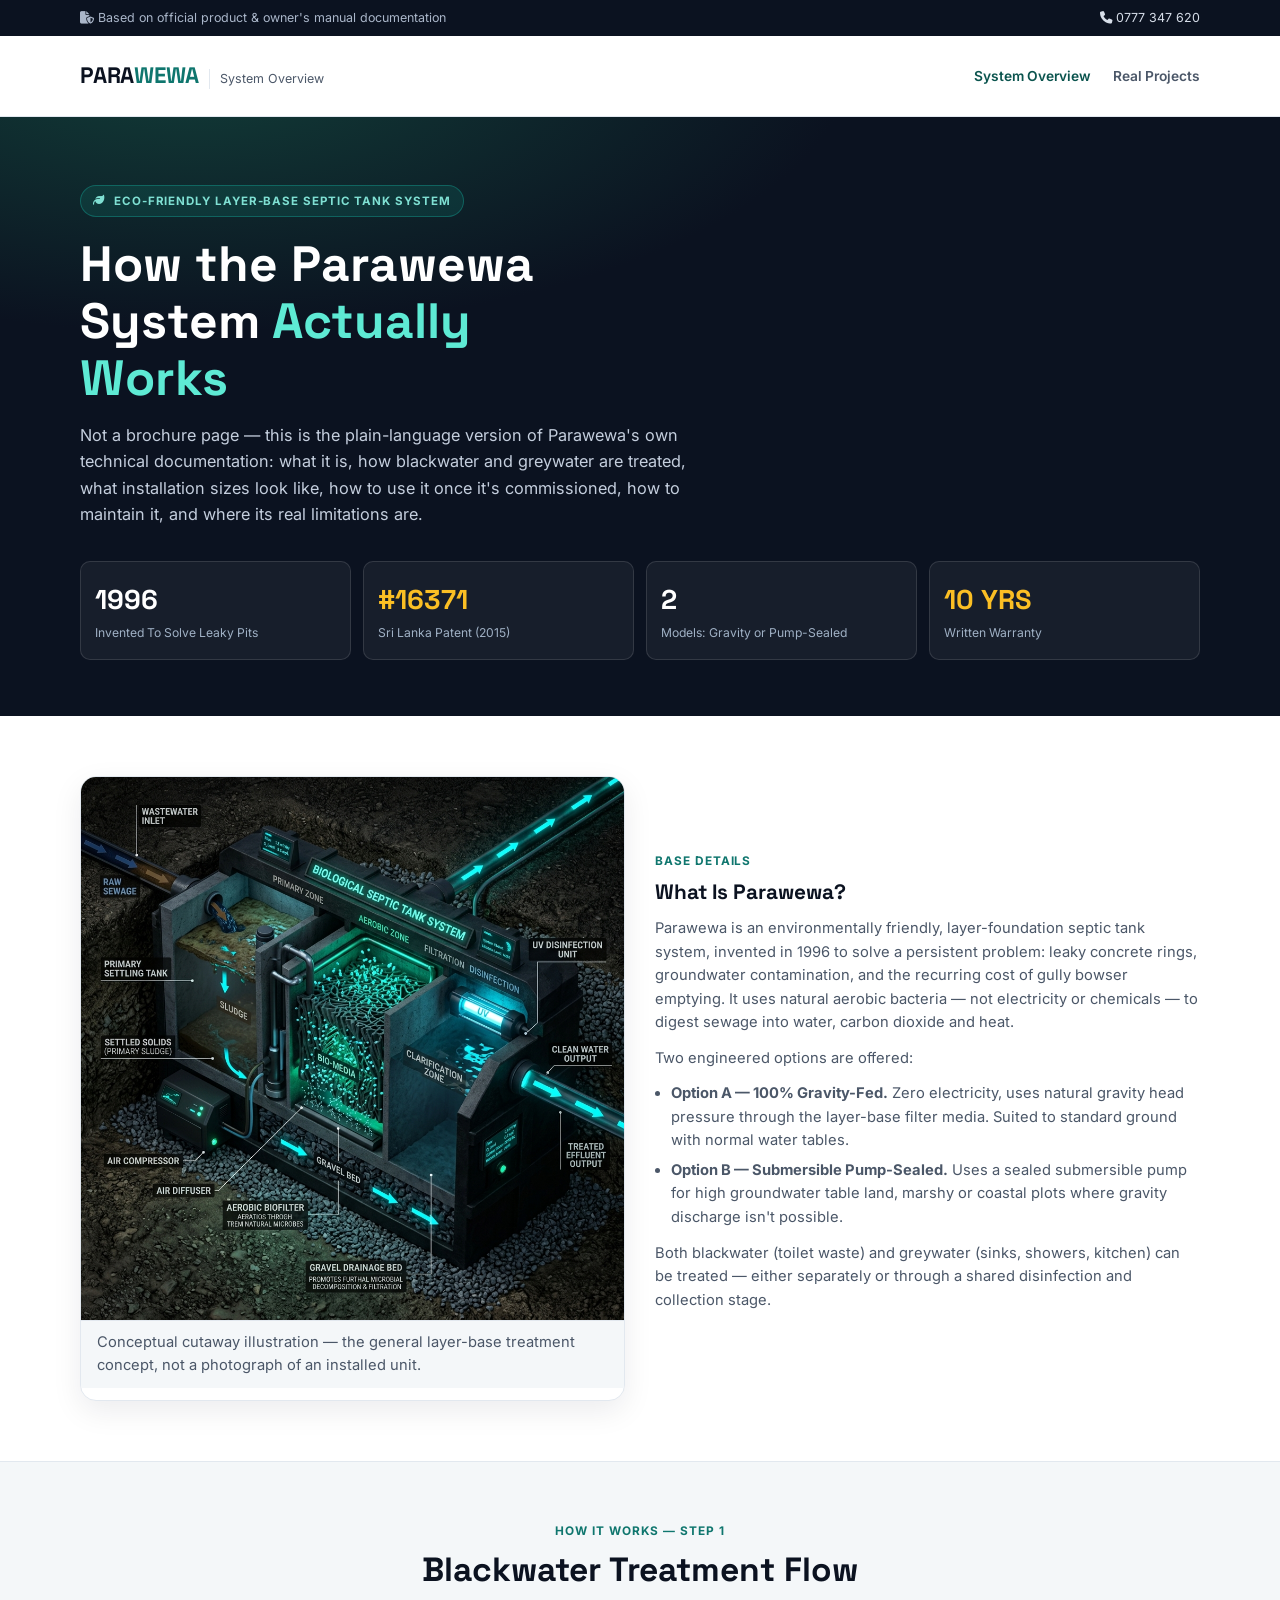
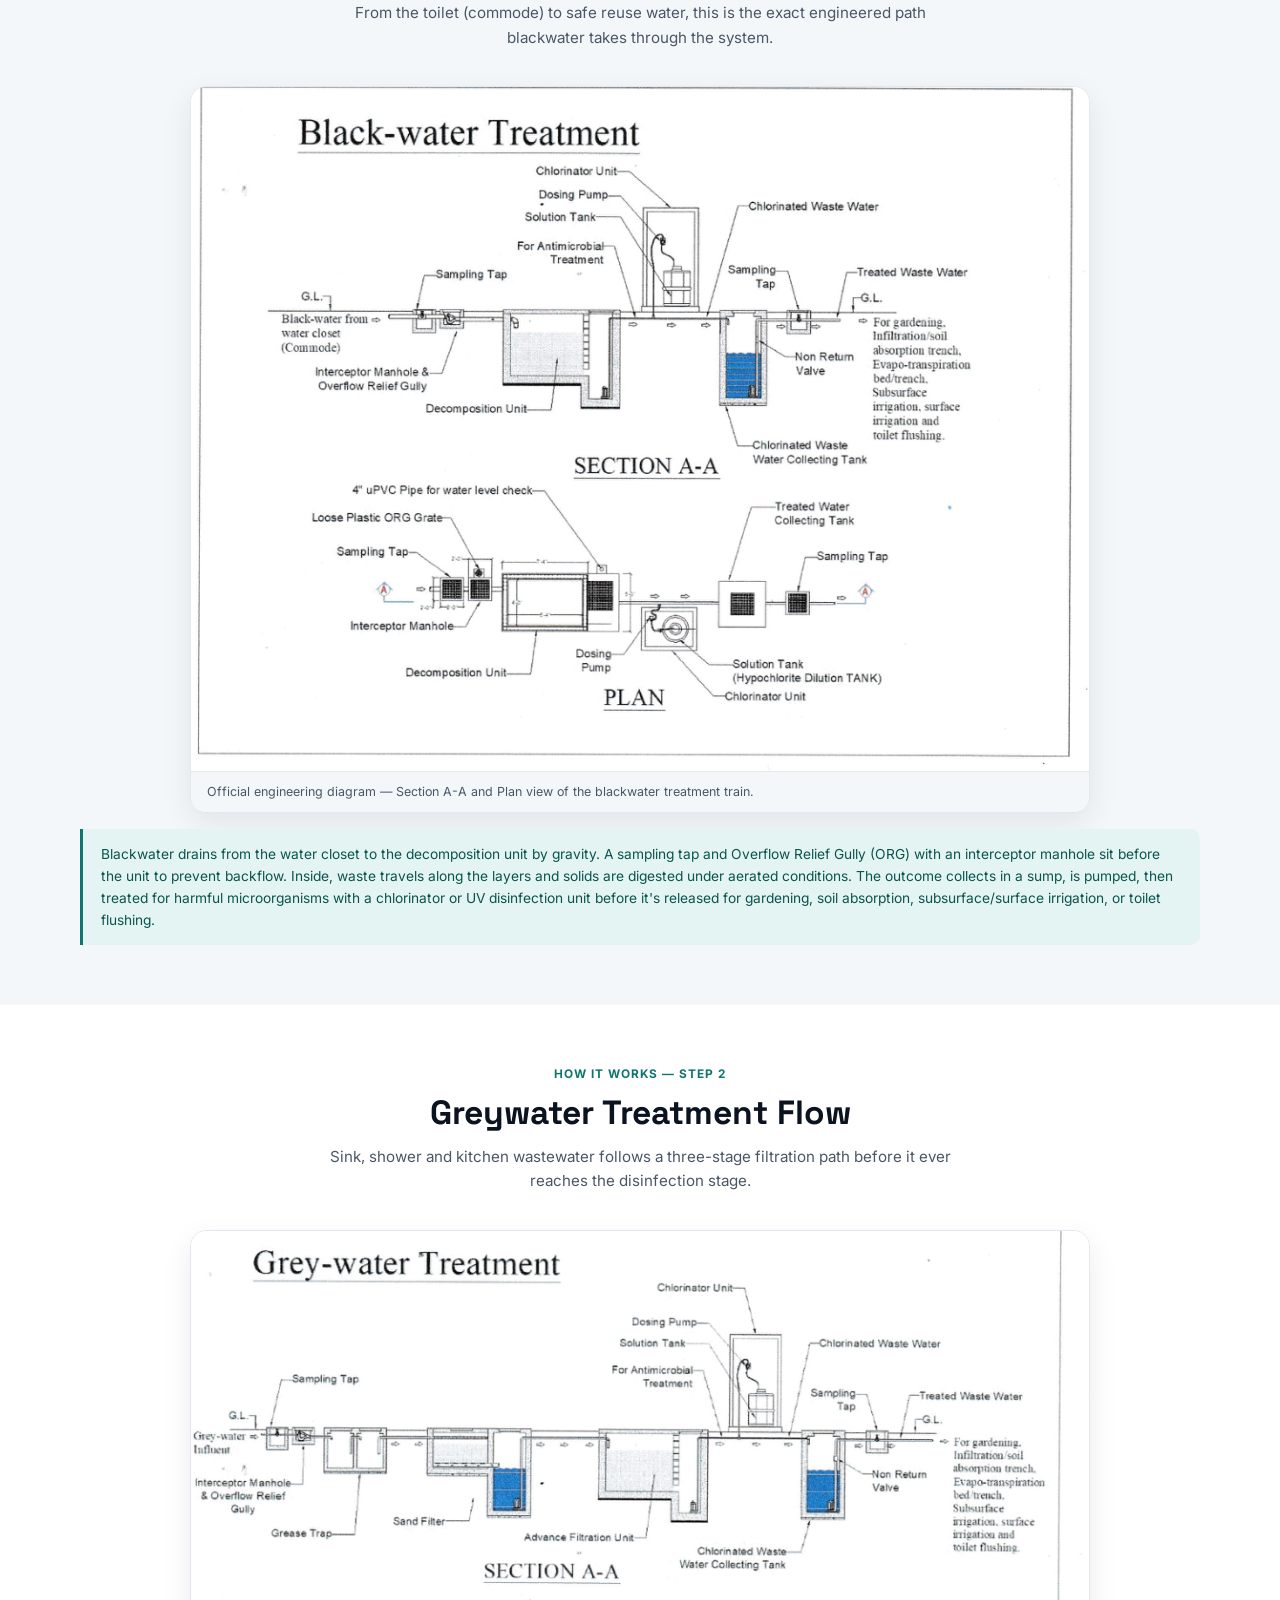
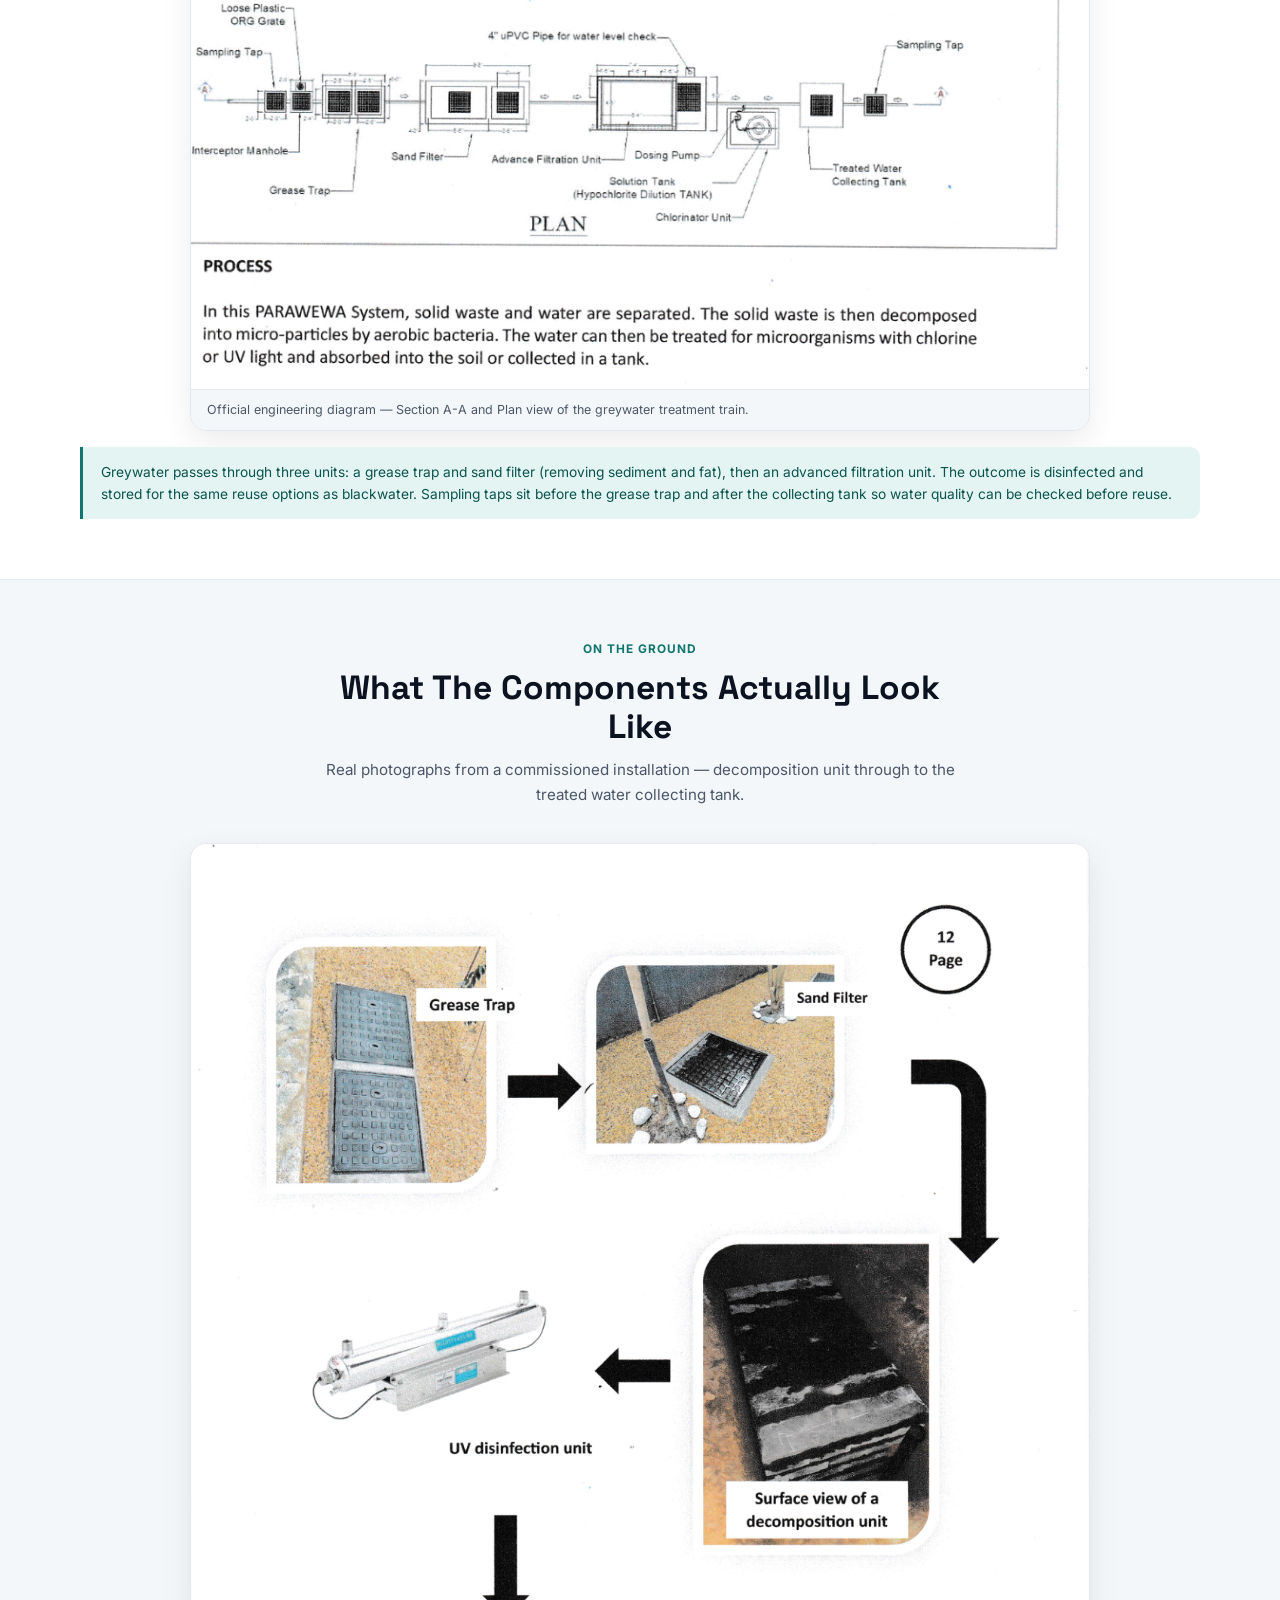
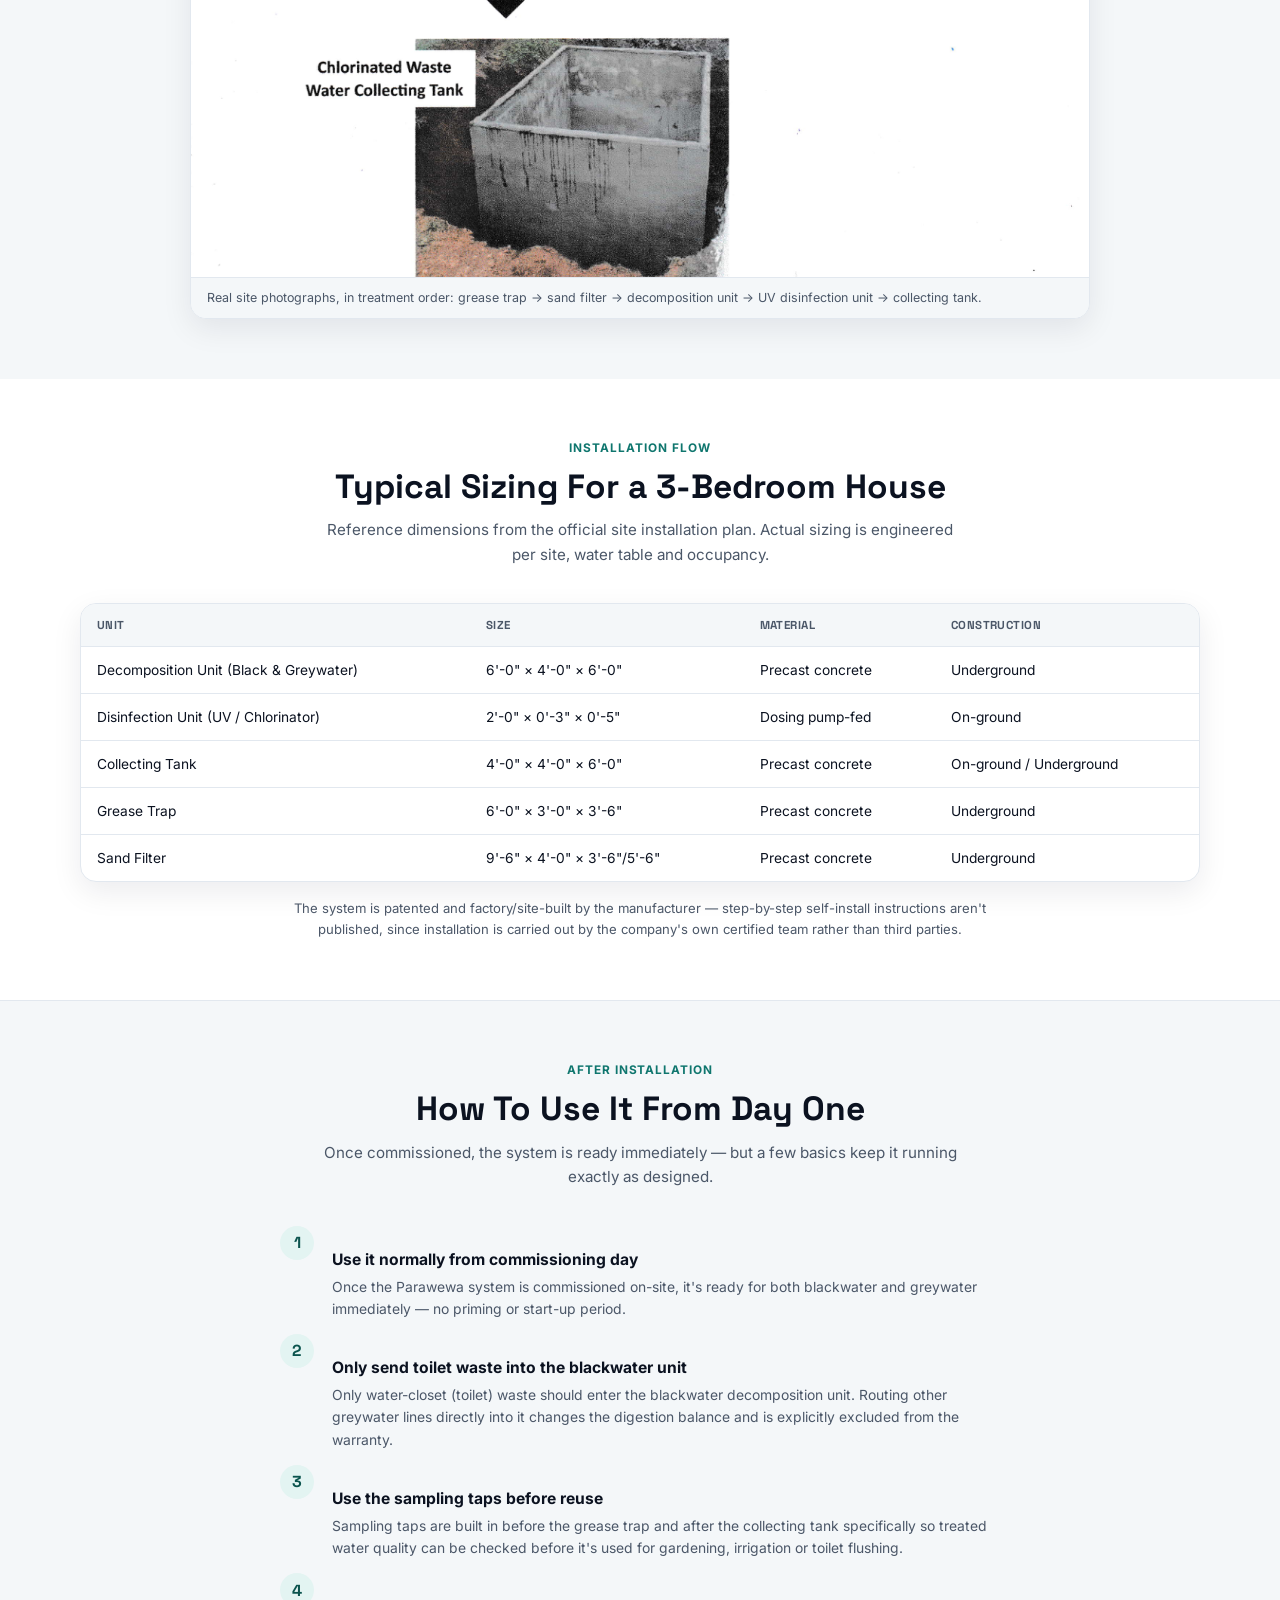
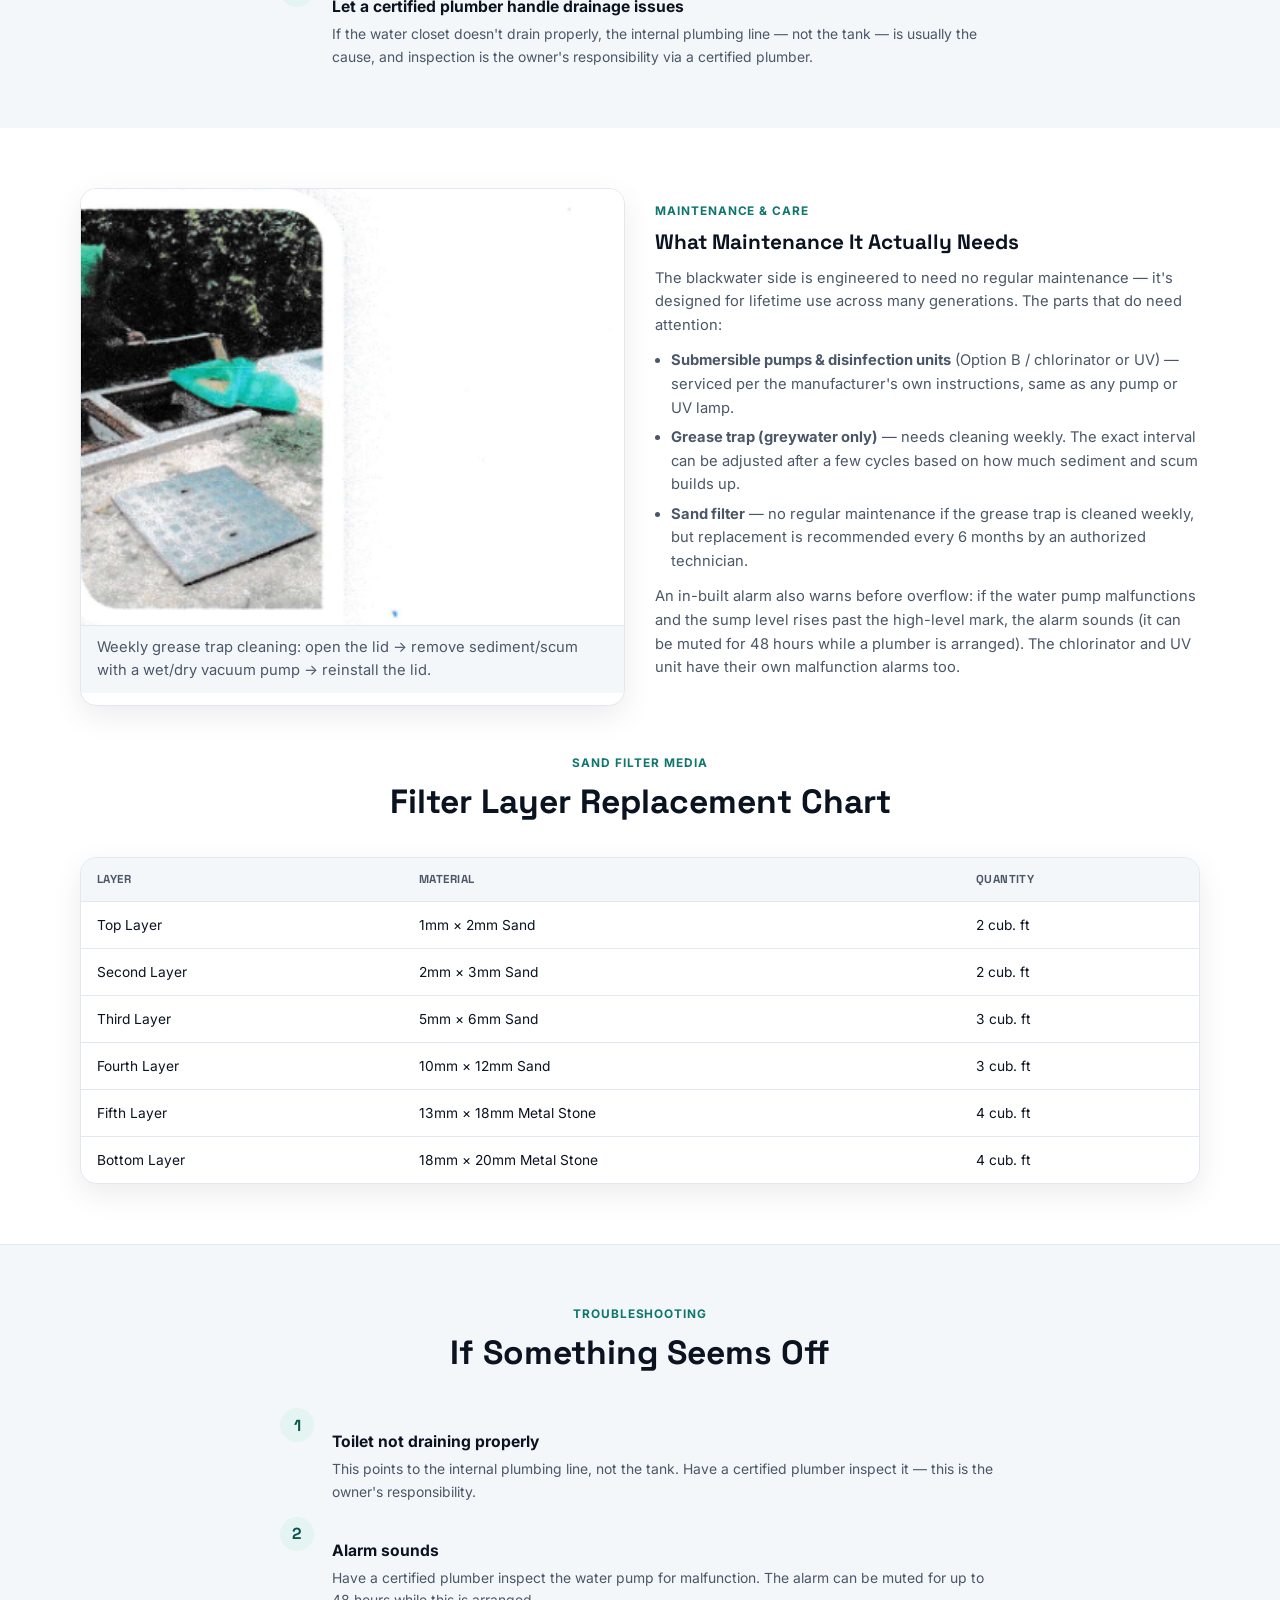
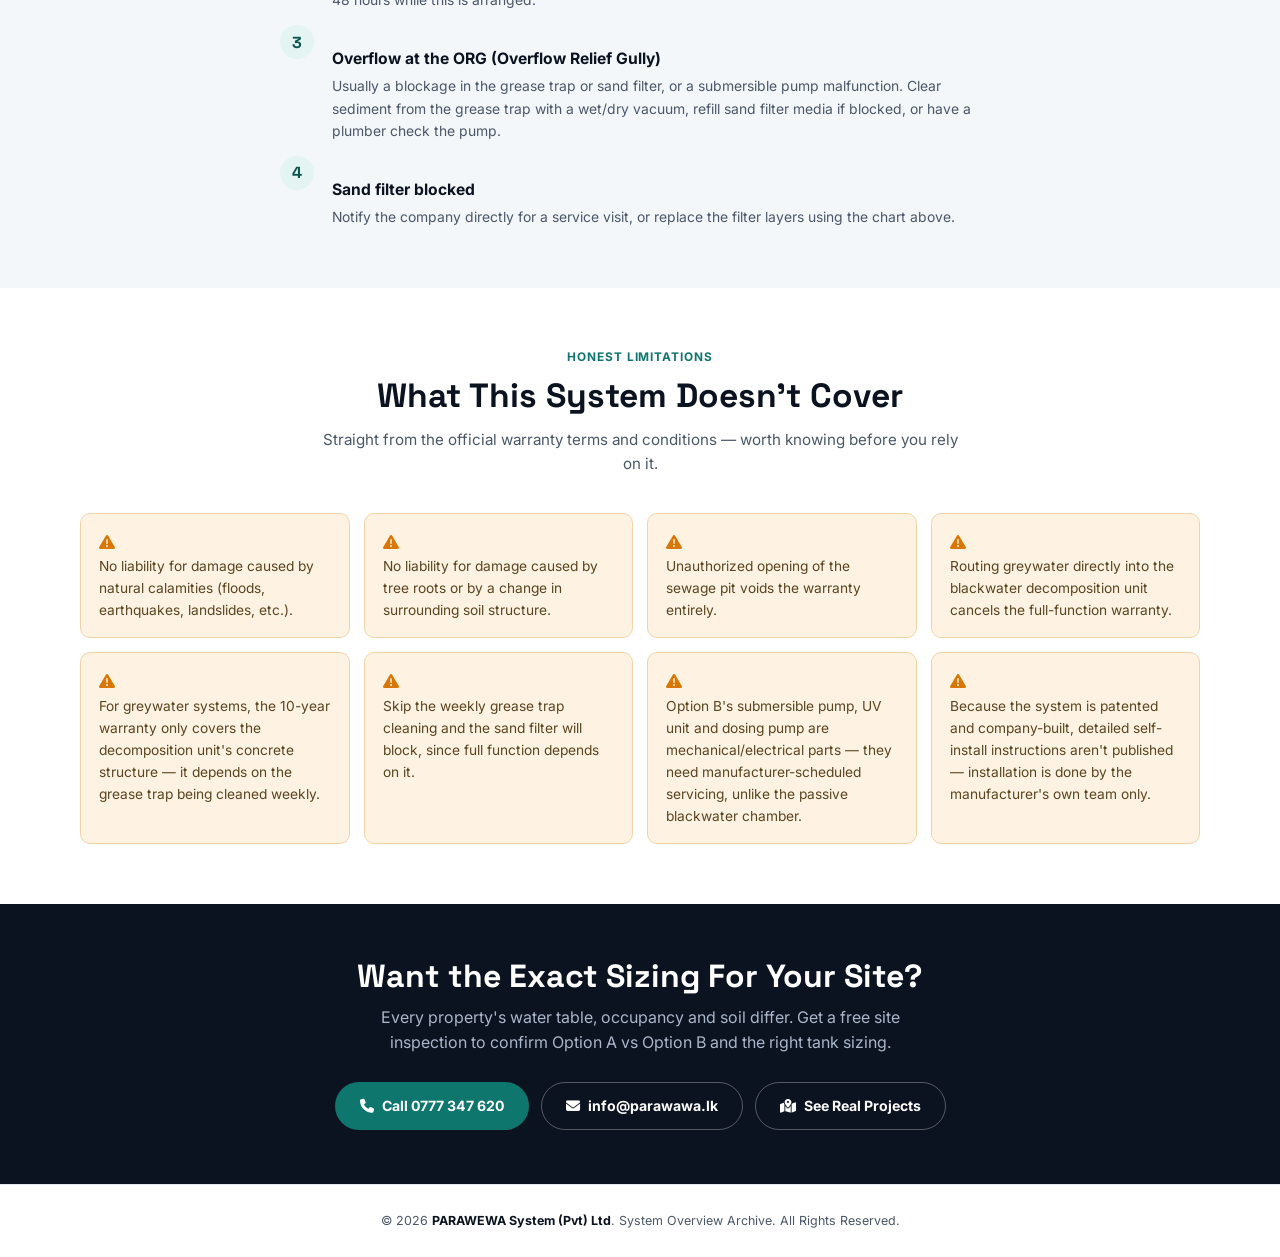
==== index.html @ f267b73b "Initial commit: Parawewa system overview and real project portfolio Standalone site (no dependency o" ====
<!DOCTYPE html>
<html lang="en-US">
<head>
<meta charset="UTF-8">
<meta name="viewport" content="width=device-width, initial-scale=1.0, maximum-scale=5.0">
<title>Parawewa Bio Septic System — How It Works, Installation, Use & Maintenance</title>
<meta name="description" content="Parawewa layer-base bio septic tank system explained: what it is, the blackwater/greywater treatment flow, installation sizing, how to use it after commissioning, maintenance, troubleshooting and honest limitations.">
<meta name="robots" content="index, follow">

<link rel="preconnect" href="https://fonts.googleapis.com">
<link rel="preconnect" href="https://fonts.gstatic.com" crossorigin>
<link href="https://fonts.googleapis.com/css2?family=Space+Grotesk:wght@500;700&family=Inter:wght@400;500;600;700&display=swap" rel="stylesheet">
<link rel="stylesheet" href="https://cdnjs.cloudflare.com/ajax/libs/font-awesome/6.4.0/css/all.min.css">

<link rel="stylesheet" href="style.css">
</head>
<body>

  <!-- Top strip -->
  <div class="top-strip">
    <div class="wrap">
      <span><i class="fa-solid fa-file-shield"></i> Based on official product &amp; owner's manual documentation</span>
      <a href="tel:+94777347620"><i class="fa-solid fa-phone"></i> 0777 347 620</a>
    </div>
  </div>

  <!-- Masthead -->
  <header class="masthead">
    <div class="wrap">
      <div class="brand">
        <span class="brand-mark">PARA<span>WEWA</span></span>
        <span class="brand-sub">System Overview</span>
      </div>
      <nav class="masthead-nav">
        <a href="index.html" class="current">System Overview</a>
        <a href="projects.html">Real Projects</a>
      </nav>
    </div>
  </header>

  <!-- Hero -->
  <section class="hero">
    <div class="wrap">
      <span class="eyebrow"><i class="fa-solid fa-leaf"></i> Eco-Friendly Layer-Base Septic Tank System</span>
      <h1>How the Parawewa System <em>Actually Works</em></h1>
      <p class="hero-lede">
        Not a brochure page — this is the plain-language version of Parawewa's own technical documentation: what it is, how blackwater and greywater are treated, what installation sizes look like, how to use it once it's commissioned, how to maintain it, and where its real limitations are.
      </p>

      <div class="stat-row">
        <div class="stat-box">
          <div class="stat-num">1996</div>
          <div class="stat-label">Invented To Solve Leaky Pits</div>
        </div>
        <div class="stat-box">
          <div class="stat-num amber">#16371</div>
          <div class="stat-label">Sri Lanka Patent (2015)</div>
        </div>
        <div class="stat-box">
          <div class="stat-num">2</div>
          <div class="stat-label">Models: Gravity or Pump-Sealed</div>
        </div>
        <div class="stat-box">
          <div class="stat-num amber">10 YRS</div>
          <div class="stat-label">Written Warranty</div>
        </div>
      </div>
    </div>
  </section>

  <!-- What is it -->
  <section class="section">
    <div class="wrap">
      <div class="split">
        <div class="img-card">
          <img src="assets/concept-cutaway.png" alt="Conceptual cutaway illustration of a biological septic tank system showing primary settling, aerobic bio-media filtration and disinfection stages">
          <p class="img-caption">Conceptual cutaway illustration — the general layer-base treatment concept, not a photograph of an installed unit.</p>
        </div>
        <div>
          <span class="kicker">Base Details</span>
          <h3>What Is Parawewa?</h3>
          <p>
            Parawewa is an environmentally friendly, layer-foundation septic tank system, invented in 1996 to solve a persistent problem: leaky concrete rings, groundwater contamination, and the recurring cost of gully bowser emptying. It uses natural aerobic bacteria — not electricity or chemicals — to digest sewage into water, carbon dioxide and heat.
          </p>
          <p>Two engineered options are offered:</p>
          <ul>
            <li><strong>Option A — 100% Gravity-Fed.</strong> Zero electricity, uses natural gravity head pressure through the layer-base filter media. Suited to standard ground with normal water tables.</li>
            <li><strong>Option B — Submersible Pump-Sealed.</strong> Uses a sealed submersible pump for high groundwater table land, marshy or coastal plots where gravity discharge isn't possible.</li>
          </ul>
          <p>Both blackwater (toilet waste) and greywater (sinks, showers, kitchen) can be treated — either separately or through a shared disinfection and collection stage.</p>
        </div>
      </div>
    </div>
  </section>

  <!-- Treatment flow: blackwater -->
  <section class="section tint border-t">
    <div class="wrap">
      <div class="section-head">
        <span class="kicker">How It Works — Step 1</span>
        <h2>Blackwater Treatment Flow</h2>
        <p>From the toilet (commode) to safe reuse water, this is the exact engineered path blackwater takes through the system.</p>
      </div>

      <div class="img-card" style="max-width: 900px; margin: 0 auto;">
        <img src="assets/diagram-blackwater.png" alt="Official engineering diagram of the Parawewa blackwater treatment system, section A-A and plan view, showing decomposition unit, chlorinator, dosing pump and collecting tank">
        <p class="img-caption">Official engineering diagram — Section A-A and Plan view of the blackwater treatment train.</p>
      </div>

      <div class="note-box">
        Blackwater drains from the water closet to the decomposition unit by gravity. A sampling tap and Overflow Relief Gully (ORG) with an interceptor manhole sit before the unit to prevent backflow. Inside, waste travels along the layers and solids are digested under aerated conditions. The outcome collects in a sump, is pumped, then treated for harmful microorganisms with a chlorinator or UV disinfection unit before it's released for gardening, soil absorption, subsurface/surface irrigation, or toilet flushing.
      </div>
    </div>
  </section>

  <!-- Treatment flow: greywater -->
  <section class="section">
    <div class="wrap">
      <div class="section-head">
        <span class="kicker">How It Works — Step 2</span>
        <h2>Greywater Treatment Flow</h2>
        <p>Sink, shower and kitchen wastewater follows a three-stage filtration path before it ever reaches the disinfection stage.</p>
      </div>

      <div class="img-card" style="max-width: 900px; margin: 0 auto;">
        <img src="assets/diagram-greywater.png" alt="Official engineering diagram of the Parawewa greywater treatment system, section A-A and plan view, showing grease trap, sand filter, advanced filtration unit and collecting tank">
        <p class="img-caption">Official engineering diagram — Section A-A and Plan view of the greywater treatment train.</p>
      </div>

      <div class="note-box">
        Greywater passes through three units: a grease trap and sand filter (removing sediment and fat), then an advanced filtration unit. The outcome is disinfected and stored for the same reuse options as blackwater. Sampling taps sit before the grease trap and after the collecting tank so water quality can be checked before reuse.
      </div>
    </div>
  </section>

  <!-- Real installation photos -->
  <section class="section tint border-t">
    <div class="wrap">
      <div class="section-head">
        <span class="kicker">On The Ground</span>
        <h2>What The Components Actually Look Like</h2>
        <p>Real photographs from a commissioned installation — decomposition unit through to the treated water collecting tank.</p>
      </div>

      <div class="img-card" style="max-width: 900px; margin: 0 auto;">
        <img src="assets/installation-flow-photos.png" alt="Real photographs showing the Parawewa installation flow: grease trap, sand filter, decomposition unit, UV disinfection unit, and chlorinated waste water collecting tank">
        <p class="img-caption">Real site photographs, in treatment order: grease trap → sand filter → decomposition unit → UV disinfection unit → collecting tank.</p>
      </div>
    </div>
  </section>

  <!-- Installation sizing -->
  <section class="section">
    <div class="wrap">
      <div class="section-head">
        <span class="kicker">Installation Flow</span>
        <h2>Typical Sizing For a 3-Bedroom House</h2>
        <p>Reference dimensions from the official site installation plan. Actual sizing is engineered per site, water table and occupancy.</p>
      </div>

      <div class="spec-shell">
        <table>
          <thead>
            <tr><th>Unit</th><th>Size</th><th>Material</th><th>Construction</th></tr>
          </thead>
          <tbody>
            <tr><td>Decomposition Unit (Black &amp; Greywater)</td><td>6'-0" × 4'-0" × 6'-0"</td><td>Precast concrete</td><td>Underground</td></tr>
            <tr><td>Disinfection Unit (UV / Chlorinator)</td><td>2'-0" × 0'-3" × 0'-5"</td><td>Dosing pump-fed</td><td>On-ground</td></tr>
            <tr><td>Collecting Tank</td><td>4'-0" × 4'-0" × 6'-0"</td><td>Precast concrete</td><td>On-ground / Underground</td></tr>
            <tr><td>Grease Trap</td><td>6'-0" × 3'-0" × 3'-6"</td><td>Precast concrete</td><td>Underground</td></tr>
            <tr><td>Sand Filter</td><td>9'-6" × 4'-0" × 3'-6"/5'-6"</td><td>Precast concrete</td><td>Underground</td></tr>
          </tbody>
        </table>
      </div>

      <p class="foot-note" style="margin-top:16px;">
        The system is patented and factory/site-built by the manufacturer — step-by-step self-install instructions aren't published, since installation is carried out by the company's own certified team rather than third parties.
      </p>
    </div>
  </section>

  <!-- After installation -->
  <section class="section tint border-t">
    <div class="wrap">
      <div class="section-head">
        <span class="kicker">After Installation</span>
        <h2>How To Use It From Day One</h2>
        <p>Once commissioned, the system is ready immediately — but a few basics keep it running exactly as designed.</p>
      </div>

      <div class="step-list" style="max-width: 720px; margin: 0 auto;">
        <div class="step">
          <h4>Use it normally from commissioning day</h4>
          <p>Once the Parawewa system is commissioned on-site, it's ready for both blackwater and greywater immediately — no priming or start-up period.</p>
        </div>
        <div class="step">
          <h4>Only send toilet waste into the blackwater unit</h4>
          <p>Only water-closet (toilet) waste should enter the blackwater decomposition unit. Routing other greywater lines directly into it changes the digestion balance and is explicitly excluded from the warranty.</p>
        </div>
        <div class="step">
          <h4>Use the sampling taps before reuse</h4>
          <p>Sampling taps are built in before the grease trap and after the collecting tank specifically so treated water quality can be checked before it's used for gardening, irrigation or toilet flushing.</p>
        </div>
        <div class="step">
          <h4>Let a certified plumber handle drainage issues</h4>
          <p>If the water closet doesn't drain properly, the internal plumbing line — not the tank — is usually the cause, and inspection is the owner's responsibility via a certified plumber.</p>
        </div>
      </div>
    </div>
  </section>

  <!-- Maintenance -->
  <section class="section">
    <div class="wrap">
      <div class="split reverse">
        <div>
          <span class="kicker">Maintenance &amp; Care</span>
          <h3>What Maintenance It Actually Needs</h3>
          <p>The blackwater side is engineered to need no regular maintenance — it's designed for lifetime use across many generations. The parts that do need attention:</p>
          <ul>
            <li><strong>Submersible pumps &amp; disinfection units</strong> (Option B / chlorinator or UV) — serviced per the manufacturer's own instructions, same as any pump or UV lamp.</li>
            <li><strong>Grease trap (greywater only)</strong> — needs cleaning weekly. The exact interval can be adjusted after a few cycles based on how much sediment and scum builds up.</li>
            <li><strong>Sand filter</strong> — no regular maintenance if the grease trap is cleaned weekly, but replacement is recommended every 6 months by an authorized technician.</li>
          </ul>
          <p>An in-built alarm also warns before overflow: if the water pump malfunctions and the sump level rises past the high-level mark, the alarm sounds (it can be muted for 48 hours while a plumber is arranged). The chlorinator and UV unit have their own malfunction alarms too.</p>
        </div>
        <div class="img-card">
          <img src="assets/maintenance-grease-trap.png" alt="Technician cleaning a grease trap manually as part of Parawewa greywater maintenance">
          <p class="img-caption">Weekly grease trap cleaning: open the lid → remove sediment/scum with a wet/dry vacuum pump → reinstall the lid.</p>
        </div>
      </div>

      <div class="section-head" style="margin-top: 48px;">
        <span class="kicker">Sand Filter Media</span>
        <h2>Filter Layer Replacement Chart</h2>
      </div>
      <div class="spec-shell">
        <table>
          <thead><tr><th>Layer</th><th>Material</th><th>Quantity</th></tr></thead>
          <tbody>
            <tr><td>Top Layer</td><td>1mm × 2mm Sand</td><td>2 cub. ft</td></tr>
            <tr><td>Second Layer</td><td>2mm × 3mm Sand</td><td>2 cub. ft</td></tr>
            <tr><td>Third Layer</td><td>5mm × 6mm Sand</td><td>3 cub. ft</td></tr>
            <tr><td>Fourth Layer</td><td>10mm × 12mm Sand</td><td>3 cub. ft</td></tr>
            <tr><td>Fifth Layer</td><td>13mm × 18mm Metal Stone</td><td>4 cub. ft</td></tr>
            <tr><td>Bottom Layer</td><td>18mm × 20mm Metal Stone</td><td>4 cub. ft</td></tr>
          </tbody>
        </table>
      </div>
    </div>
  </section>

  <!-- Troubleshooting -->
  <section class="section tint border-t">
    <div class="wrap">
      <div class="section-head">
        <span class="kicker">Troubleshooting</span>
        <h2>If Something Seems Off</h2>
      </div>

      <div class="step-list" style="max-width: 720px; margin: 0 auto;">
        <div class="step">
          <h4>Toilet not draining properly</h4>
          <p>This points to the internal plumbing line, not the tank. Have a certified plumber inspect it — this is the owner's responsibility.</p>
        </div>
        <div class="step">
          <h4>Alarm sounds</h4>
          <p>Have a certified plumber inspect the water pump for malfunction. The alarm can be muted for up to 48 hours while this is arranged.</p>
        </div>
        <div class="step">
          <h4>Overflow at the ORG (Overflow Relief Gully)</h4>
          <p>Usually a blockage in the grease trap or sand filter, or a submersible pump malfunction. Clear sediment from the grease trap with a wet/dry vacuum, refill sand filter media if blocked, or have a plumber check the pump.</p>
        </div>
        <div class="step">
          <h4>Sand filter blocked</h4>
          <p>Notify the company directly for a service visit, or replace the filter layers using the chart above.</p>
        </div>
      </div>
    </div>
  </section>

  <!-- Drawbacks / limitations -->
  <section class="section">
    <div class="wrap">
      <div class="section-head">
        <span class="kicker">Honest Limitations</span>
        <h2>What This System Doesn't Cover</h2>
        <p>Straight from the official warranty terms and conditions — worth knowing before you rely on it.</p>
      </div>

      <div class="limit-grid">
        <div class="limit-card"><i class="fa-solid fa-triangle-exclamation"></i><p>No liability for damage caused by natural calamities (floods, earthquakes, landslides, etc.).</p></div>
        <div class="limit-card"><i class="fa-solid fa-triangle-exclamation"></i><p>No liability for damage caused by tree roots or by a change in surrounding soil structure.</p></div>
        <div class="limit-card"><i class="fa-solid fa-triangle-exclamation"></i><p>Unauthorized opening of the sewage pit voids the warranty entirely.</p></div>
        <div class="limit-card"><i class="fa-solid fa-triangle-exclamation"></i><p>Routing greywater directly into the blackwater decomposition unit cancels the full-function warranty.</p></div>
        <div class="limit-card"><i class="fa-solid fa-triangle-exclamation"></i><p>For greywater systems, the 10-year warranty only covers the decomposition unit's concrete structure — it depends on the grease trap being cleaned weekly.</p></div>
        <div class="limit-card"><i class="fa-solid fa-triangle-exclamation"></i><p>Skip the weekly grease trap cleaning and the sand filter will block, since full function depends on it.</p></div>
        <div class="limit-card"><i class="fa-solid fa-triangle-exclamation"></i><p>Option B's submersible pump, UV unit and dosing pump are mechanical/electrical parts — they need manufacturer-scheduled servicing, unlike the passive blackwater chamber.</p></div>
        <div class="limit-card"><i class="fa-solid fa-triangle-exclamation"></i><p>Because the system is patented and company-built, detailed self-install instructions aren't published — installation is done by the manufacturer's own team only.</p></div>
      </div>
    </div>
  </section>

  <!-- Contact band -->
  <section class="contact-band">
    <div class="wrap">
      <h2>Want the Exact Sizing For Your Site?</h2>
      <p>Every property's water table, occupancy and soil differ. Get a free site inspection to confirm Option A vs Option B and the right tank sizing.</p>
      <div class="contact-actions">
        <a href="tel:+94777347620" class="btn btn-teal"><i class="fa-solid fa-phone"></i> Call 0777 347 620</a>
        <a href="mailto:info@parawawa.lk" class="btn btn-ghost"><i class="fa-solid fa-envelope"></i> info@parawawa.lk</a>
        <a href="projects.html" class="btn btn-ghost"><i class="fa-solid fa-map-marked-alt"></i> See Real Projects</a>
      </div>
    </div>
  </section>

  <footer class="site-footer">
    <div class="wrap">
      &copy; 2026 <strong>PARAWEWA System (Pvt) Ltd</strong>. System Overview Archive. All Rights Reserved.
    </div>
  </footer>

</body>
</html>
---- style.css ----
/* ==========================================================================
   PARAWEWA — REAL PROJECT PORTFOLIO
   Standalone stylesheet. No dependency on any other site's CSS.
   ========================================================================== */

:root {
  --ink: #0b1220;
  --ink-soft: #4b5768;
  --paper: #ffffff;
  --paper-soft: #f4f7f9;
  --line: #e2e8ef;

  --teal: #0f766e;
  --teal-deep: #0b544e;
  --teal-tint: #e3f4f2;

  --amber: #d97706;
  --amber-tint: #fef3e2;

  --navy: #0b1220;
  --navy-soft: #16233a;

  --radius: 16px;
  --radius-sm: 10px;
  --shadow: 0 10px 30px rgba(11, 18, 32, 0.08);

  --font-display: 'Space Grotesk', -apple-system, BlinkMacSystemFont, 'Segoe UI', sans-serif;
  --font-body: 'Inter', -apple-system, BlinkMacSystemFont, 'Segoe UI', sans-serif;
}

* { box-sizing: border-box; }

html { scroll-behavior: smooth; }

body {
  margin: 0;
  font-family: var(--font-body);
  color: var(--ink);
  background: var(--paper);
  line-height: 1.6;
  -webkit-font-smoothing: antialiased;
}

img { max-width: 100%; display: block; }

.wrap {
  max-width: 1160px;
  margin: 0 auto;
  padding: 0 20px;
}

h1, h2, h3 {
  font-family: var(--font-display);
  font-weight: 700;
  line-height: 1.15;
  margin: 0;
}

p { margin: 0; }

a { color: inherit; }

/* --- Top strip --- */
.top-strip {
  background: var(--navy);
  color: #aab6c9;
  font-size: 0.78rem;
  padding: 8px 0;
}

.top-strip .wrap {
  display: flex;
  flex-wrap: wrap;
  gap: 6px 18px;
  justify-content: space-between;
  align-items: center;
}

.top-strip a { color: #d7dee9; text-decoration: none; }
.top-strip a:hover { color: #ffffff; }

/* --- Masthead --- */
.masthead {
  padding: 22px 0;
  border-bottom: 1px solid var(--line);
}

.masthead .wrap {
  display: flex;
  align-items: center;
  justify-content: space-between;
  gap: 16px;
}

.brand {
  display: flex;
  align-items: baseline;
  gap: 10px;
}

.brand-mark {
  font-family: var(--font-display);
  font-weight: 700;
  font-size: 1.4rem;
  letter-spacing: -0.01em;
}

.brand-mark span { color: var(--teal); }

.brand-sub {
  font-size: 0.78rem;
  color: var(--ink-soft);
  border-left: 1px solid var(--line);
  padding-left: 10px;
}

.masthead-note {
  font-size: 0.78rem;
  color: var(--ink-soft);
  text-align: right;
  max-width: 260px;
}

/* --- Hero --- */
.hero {
  background: radial-gradient(1200px 500px at 15% -10%, #123e39 0%, var(--navy) 55%);
  color: #ffffff;
  padding: 68px 0 56px;
}

.eyebrow {
  display: inline-flex;
  align-items: center;
  gap: 8px;
  font-size: 0.72rem;
  font-weight: 700;
  letter-spacing: 0.08em;
  text-transform: uppercase;
  color: #7fe0d3;
  background: rgba(20, 184, 166, 0.12);
  border: 1px solid rgba(20, 184, 166, 0.35);
  padding: 6px 12px;
  border-radius: 999px;
  margin-bottom: 18px;
}

.hero h1 {
  font-size: clamp(2rem, 4.2vw, 3.1rem);
  max-width: 16ch;
  margin-bottom: 16px;
}

.hero h1 em {
  font-style: normal;
  color: #5eead4;
}

.hero-lede {
  color: #c4cedd;
  font-size: 1.02rem;
  max-width: 62ch;
  margin-bottom: 34px;
}

.stat-row {
  display: grid;
  grid-template-columns: repeat(2, 1fr);
  gap: 12px;
}

@media (min-width: 640px) {
  .stat-row { grid-template-columns: repeat(4, 1fr); }
}

.stat-box {
  background: rgba(255, 255, 255, 0.05);
  border: 1px solid rgba(255, 255, 255, 0.12);
  border-radius: var(--radius-sm);
  padding: 16px 14px;
}

.stat-num {
  font-family: var(--font-display);
  font-size: 1.7rem;
  font-weight: 700;
  color: #ffffff;
}

.stat-num.amber { color: #fbbf24; }

.stat-label {
  font-size: 0.76rem;
  color: #9fb0c4;
  margin-top: 2px;
}

/* --- Section --- */
.section { padding: 60px 0; }
.section.tint { background: var(--paper-soft); }
.section.border-t { border-top: 1px solid var(--line); }

.section-head {
  max-width: 640px;
  margin: 0 auto 36px;
  text-align: center;
}

.kicker {
  display: block;
  font-size: 0.74rem;
  font-weight: 700;
  letter-spacing: 0.08em;
  text-transform: uppercase;
  color: var(--teal);
  margin-bottom: 10px;
}

.section-head h2 {
  font-size: clamp(1.5rem, 3vw, 2.1rem);
  margin-bottom: 12px;
}

.section-head p {
  color: var(--ink-soft);
  font-size: 0.95rem;
}

/* --- Sector grid --- */
.sector-grid {
  display: grid;
  grid-template-columns: repeat(auto-fit, minmax(230px, 1fr));
  gap: 16px;
}

.sector-card {
  background: var(--paper);
  border: 1px solid var(--line);
  border-radius: var(--radius);
  padding: 22px;
  box-shadow: var(--shadow);
}

.sector-icon {
  width: 42px;
  height: 42px;
  border-radius: 10px;
  background: var(--teal-tint);
  color: var(--teal-deep);
  display: flex;
  align-items: center;
  justify-content: center;
  font-size: 1.1rem;
  margin-bottom: 14px;
}

.sector-card h3 {
  font-size: 1.02rem;
  margin-bottom: 8px;
}

.sector-card p {
  font-size: 0.86rem;
  color: var(--ink-soft);
}

/* --- Filter pills --- */
.filter-row {
  display: flex;
  flex-wrap: wrap;
  gap: 8px;
  justify-content: center;
  margin-bottom: 30px;
}

.pill {
  font-family: var(--font-body);
  font-size: 0.8rem;
  font-weight: 600;
  border: 1px solid var(--line);
  background: var(--paper);
  color: var(--ink-soft);
  padding: 8px 16px;
  border-radius: 999px;
  cursor: pointer;
  transition: all 0.15s ease;
}

.pill:hover { border-color: var(--teal); color: var(--teal-deep); }
.pill.active { background: var(--teal); border-color: var(--teal); color: #ffffff; }

/* --- Table --- */
.table-shell {
  background: var(--paper);
  border: 1px solid var(--line);
  border-radius: var(--radius);
  box-shadow: var(--shadow);
  overflow-x: auto;
  -webkit-overflow-scrolling: touch;
}

table {
  width: 100%;
  min-width: 720px;
  border-collapse: collapse;
  text-align: left;
}

thead th {
  font-family: var(--font-display);
  font-size: 0.74rem;
  text-transform: uppercase;
  letter-spacing: 0.04em;
  color: var(--ink-soft);
  background: var(--paper-soft);
  padding: 12px 16px;
  border-bottom: 1px solid var(--line);
}

tbody td {
  padding: 13px 16px;
  border-bottom: 1px solid var(--line);
  font-size: 0.86rem;
  vertical-align: top;
}

tbody tr:last-child td { border-bottom: none; }
tbody tr[hidden] { display: none; }

td.ref { color: var(--ink-soft); font-size: 0.76rem; white-space: nowrap; }
td.sys { color: var(--ink-soft); font-size: 0.8rem; }

.tag {
  display: inline-block;
  font-size: 0.7rem;
  font-weight: 700;
  padding: 3px 10px;
  border-radius: 999px;
  background: var(--teal-tint);
  color: var(--teal-deep);
  white-space: nowrap;
}

.foot-note {
  max-width: 720px;
  margin: 22px auto 0;
  text-align: center;
  font-size: 0.82rem;
  color: var(--ink-soft);
}

/* --- Contact band --- */
.contact-band {
  background: var(--navy);
  color: #ffffff;
  padding: 54px 0;
  text-align: center;
}

.contact-band h2 { color: #ffffff; margin-bottom: 10px; font-size: clamp(1.4rem, 3vw, 2rem); }
.contact-band p { color: #aab6c9; max-width: 52ch; margin: 0 auto 26px; }

.contact-actions {
  display: flex;
  flex-wrap: wrap;
  gap: 12px;
  justify-content: center;
}

.btn {
  font-family: var(--font-body);
  font-weight: 700;
  font-size: 0.88rem;
  padding: 12px 24px;
  border-radius: 999px;
  text-decoration: none;
  display: inline-flex;
  align-items: center;
  gap: 8px;
  border: 1px solid transparent;
}

.btn-teal { background: var(--teal); color: #ffffff; }
.btn-teal:hover { background: var(--teal-deep); }

.btn-ghost { background: transparent; color: #ffffff; border-color: rgba(255,255,255,0.3); }
.btn-ghost:hover { border-color: #ffffff; }

/* --- Footer --- */
.site-footer {
  padding: 26px 0;
  border-top: 1px solid var(--line);
  text-align: center;
  color: var(--ink-soft);
  font-size: 0.78rem;
}

.site-footer strong { color: var(--ink); }

/* --- Masthead nav links (home page) --- */
.masthead-nav {
  display: flex;
  gap: 22px;
  font-size: 0.86rem;
  font-weight: 600;
}

.masthead-nav a { text-decoration: none; color: var(--ink-soft); }
.masthead-nav a:hover, .masthead-nav a.current { color: var(--teal-deep); }

/* --- Two-column image + text block --- */
.split {
  display: grid;
  grid-template-columns: 1fr;
  gap: 30px;
  align-items: center;
}

@media (min-width: 860px) {
  .split { grid-template-columns: 1fr 1fr; }
  .split.reverse > *:first-child { order: 2; }
}

.img-card {
  background: var(--paper);
  border: 1px solid var(--line);
  border-radius: var(--radius);
  box-shadow: var(--shadow);
  overflow: hidden;
}

.img-card img { width: 100%; height: auto; display: block; }

.img-caption {
  padding: 10px 16px;
  font-size: 0.78rem;
  color: var(--ink-soft);
  border-top: 1px solid var(--line);
  background: var(--paper-soft);
}

.split h3 { font-size: 1.3rem; margin-bottom: 12px; }
.split p { color: var(--ink-soft); font-size: 0.92rem; margin-bottom: 12px; }
.split ul { margin: 0 0 12px; padding-left: 1.1em; color: var(--ink-soft); font-size: 0.92rem; }
.split li { margin-bottom: 6px; }

/* --- Step timeline (installation / usage / maintenance) --- */
.step-list {
  counter-reset: step;
  display: grid;
  gap: 14px;
}

.step {
  position: relative;
  padding-left: 52px;
  min-height: 34px;
}

.step::before {
  counter-increment: step;
  content: counter(step);
  position: absolute;
  left: 0;
  top: 0;
  width: 34px;
  height: 34px;
  border-radius: 50%;
  background: var(--teal-tint);
  color: var(--teal-deep);
  font-family: var(--font-display);
  font-weight: 700;
  display: flex;
  align-items: center;
  justify-content: center;
}

.step h4 { font-size: 0.98rem; margin-bottom: 4px; }
.step p { color: var(--ink-soft); font-size: 0.87rem; }

/* --- Spec table --- */
.spec-shell {
  background: var(--paper);
  border: 1px solid var(--line);
  border-radius: var(--radius);
  box-shadow: var(--shadow);
  overflow-x: auto;
}

.spec-shell table { width: 100%; min-width: 520px; border-collapse: collapse; }
.spec-shell th, .spec-shell td { padding: 12px 16px; border-bottom: 1px solid var(--line); font-size: 0.86rem; text-align: left; }
.spec-shell thead th { font-family: var(--font-display); font-size: 0.72rem; text-transform: uppercase; letter-spacing: 0.04em; color: var(--ink-soft); background: var(--paper-soft); }
.spec-shell tbody tr:last-child td { border-bottom: none; }

/* --- Limitation / drawback cards --- */
.limit-grid {
  display: grid;
  grid-template-columns: repeat(auto-fit, minmax(260px, 1fr));
  gap: 14px;
}

.limit-card {
  background: var(--amber-tint);
  border: 1px solid #f0d4a8;
  border-radius: var(--radius-sm);
  padding: 16px 18px;
}

.limit-card i { color: var(--amber); margin-right: 8px; }
.limit-card p { font-size: 0.86rem; color: #5a4420; margin: 0; }

/* --- Alert / note box --- */
.note-box {
  background: var(--teal-tint);
  border-left: 3px solid var(--teal);
  border-radius: 0 10px 10px 0;
  padding: 14px 18px;
  font-size: 0.86rem;
  color: var(--teal-deep);
  margin-top: 16px;
}
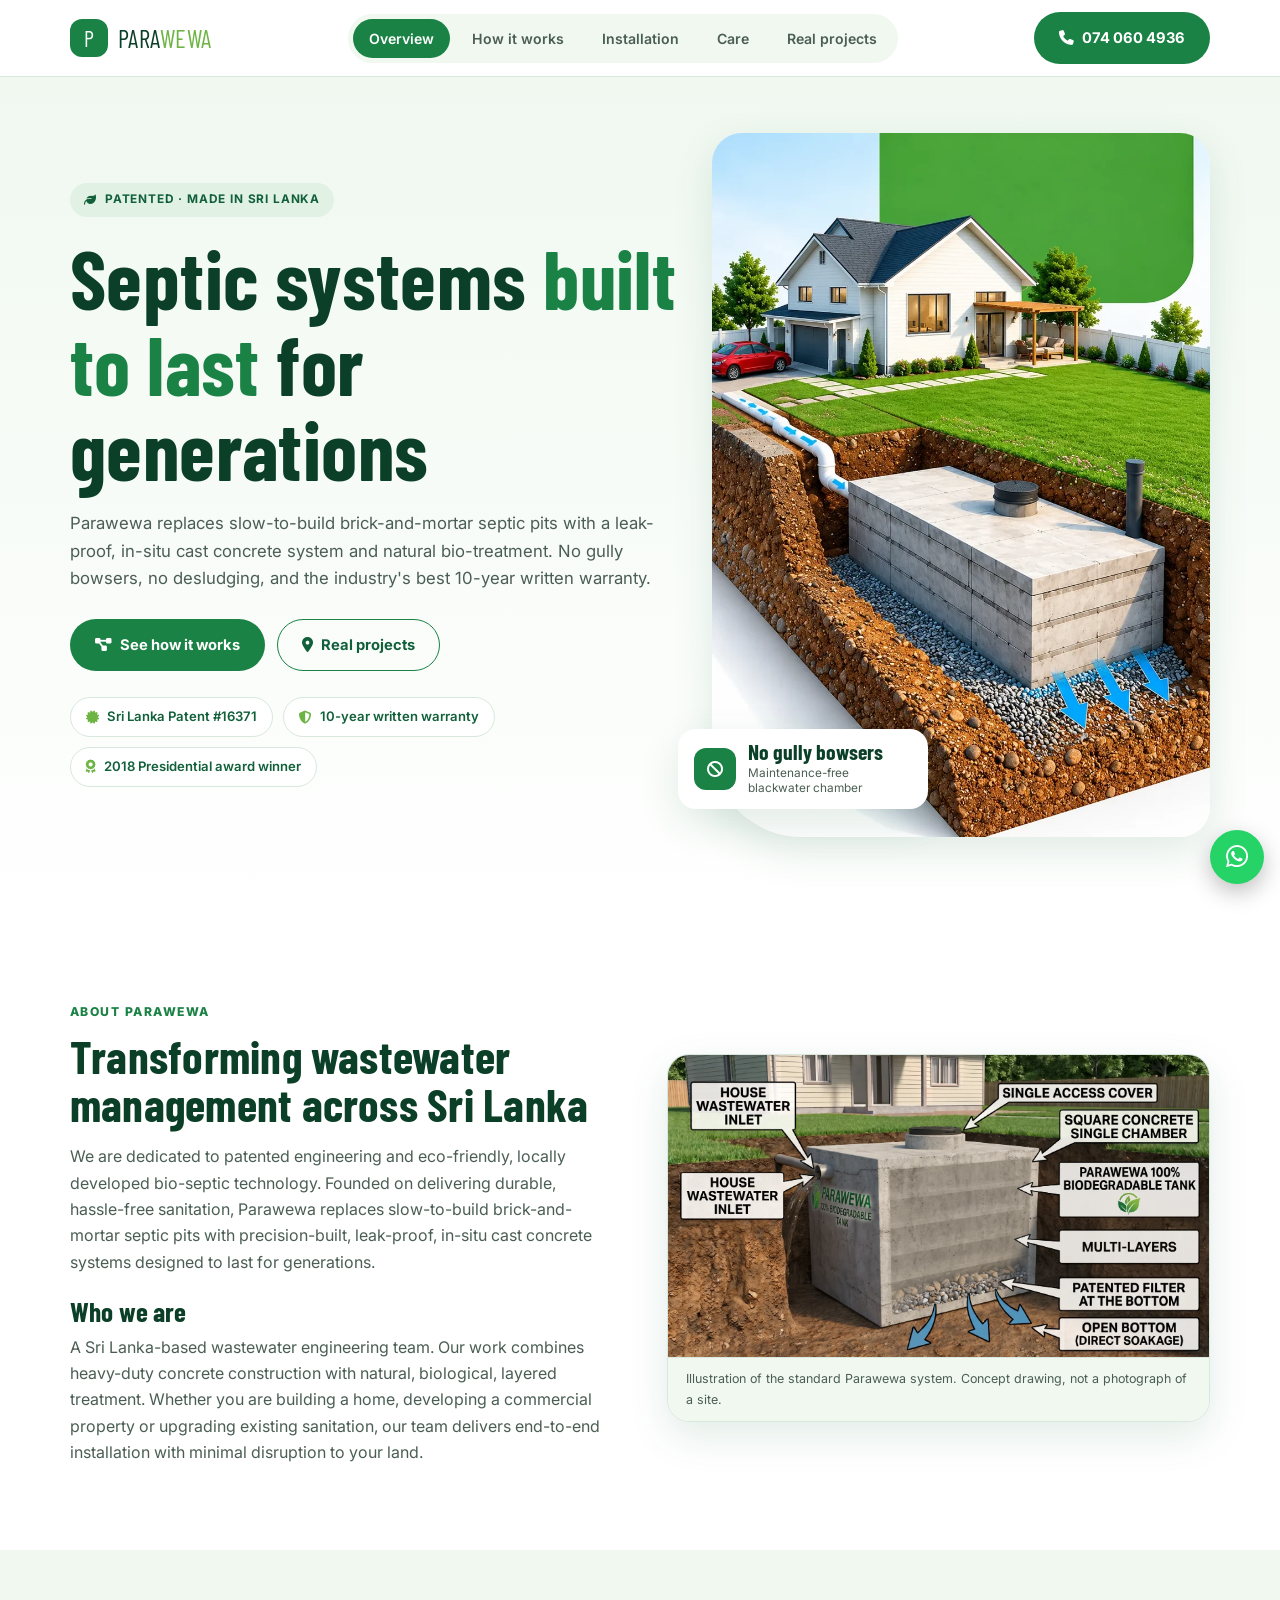
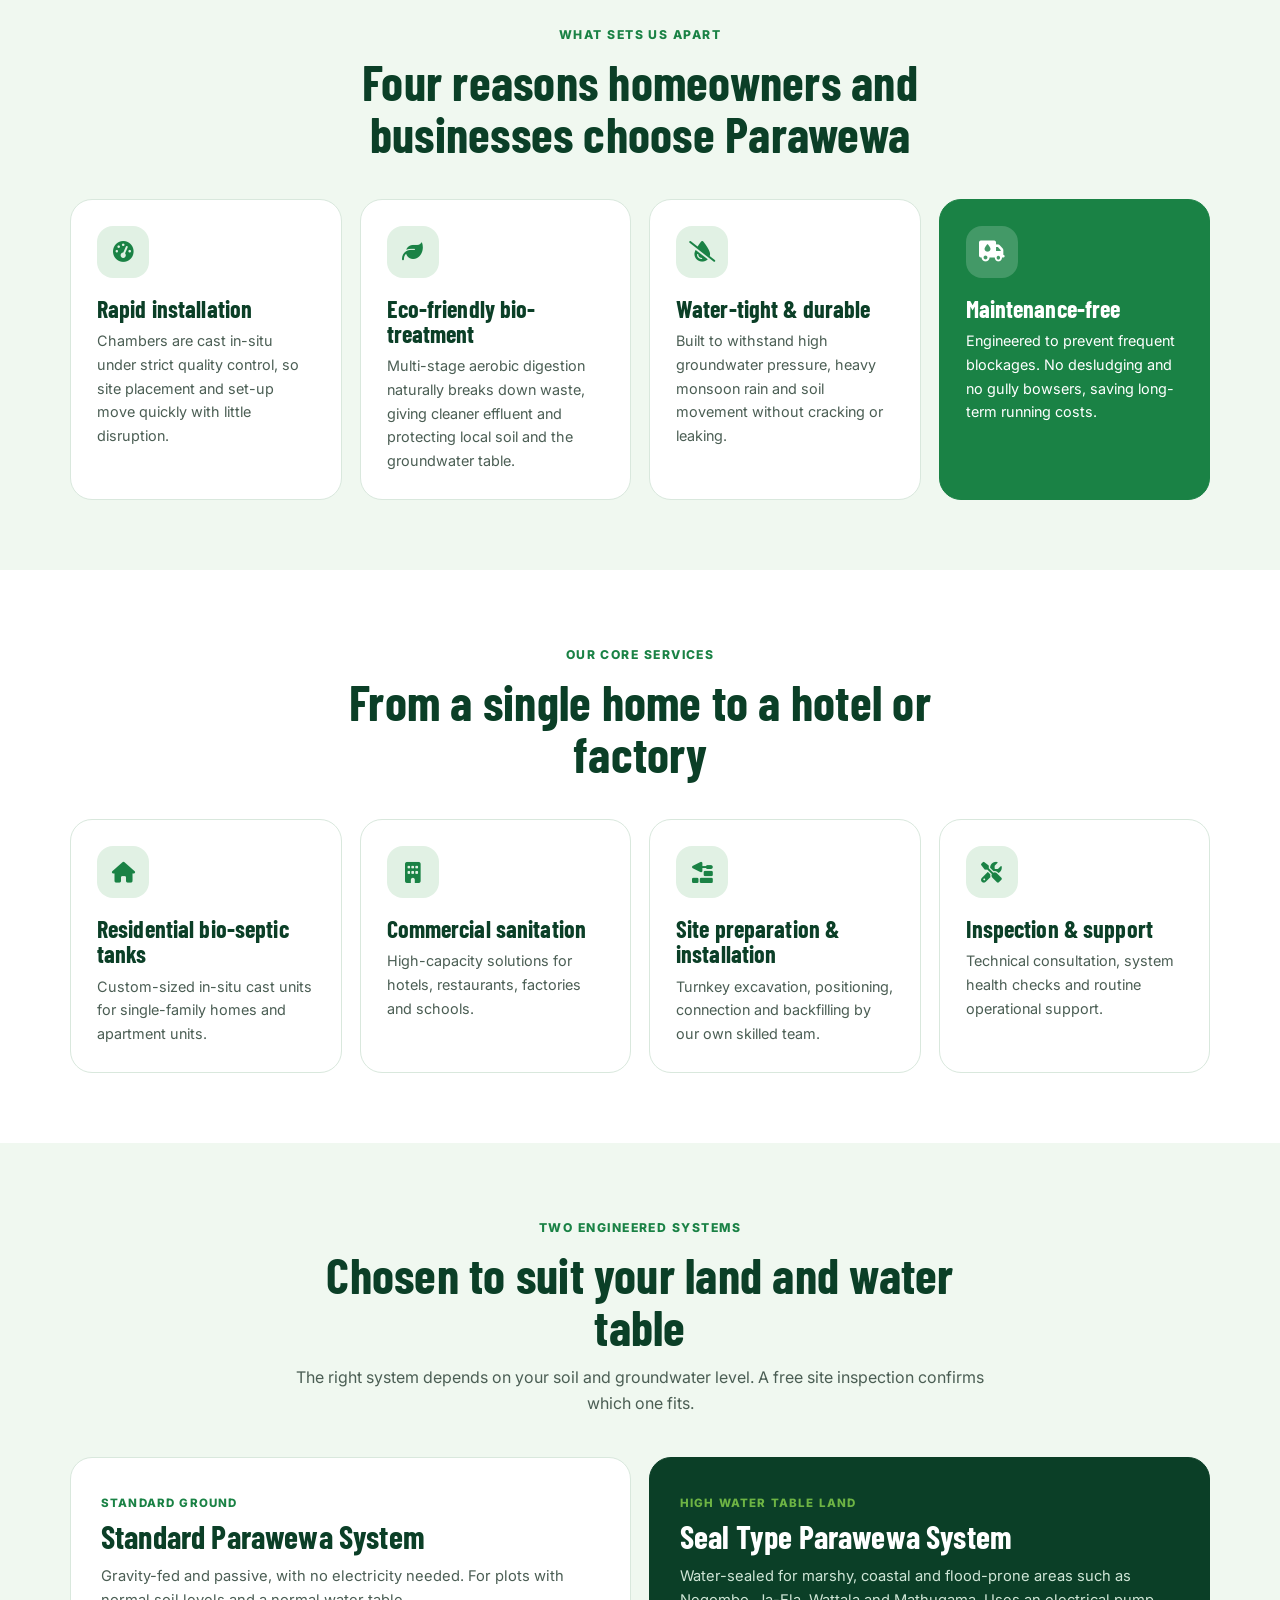
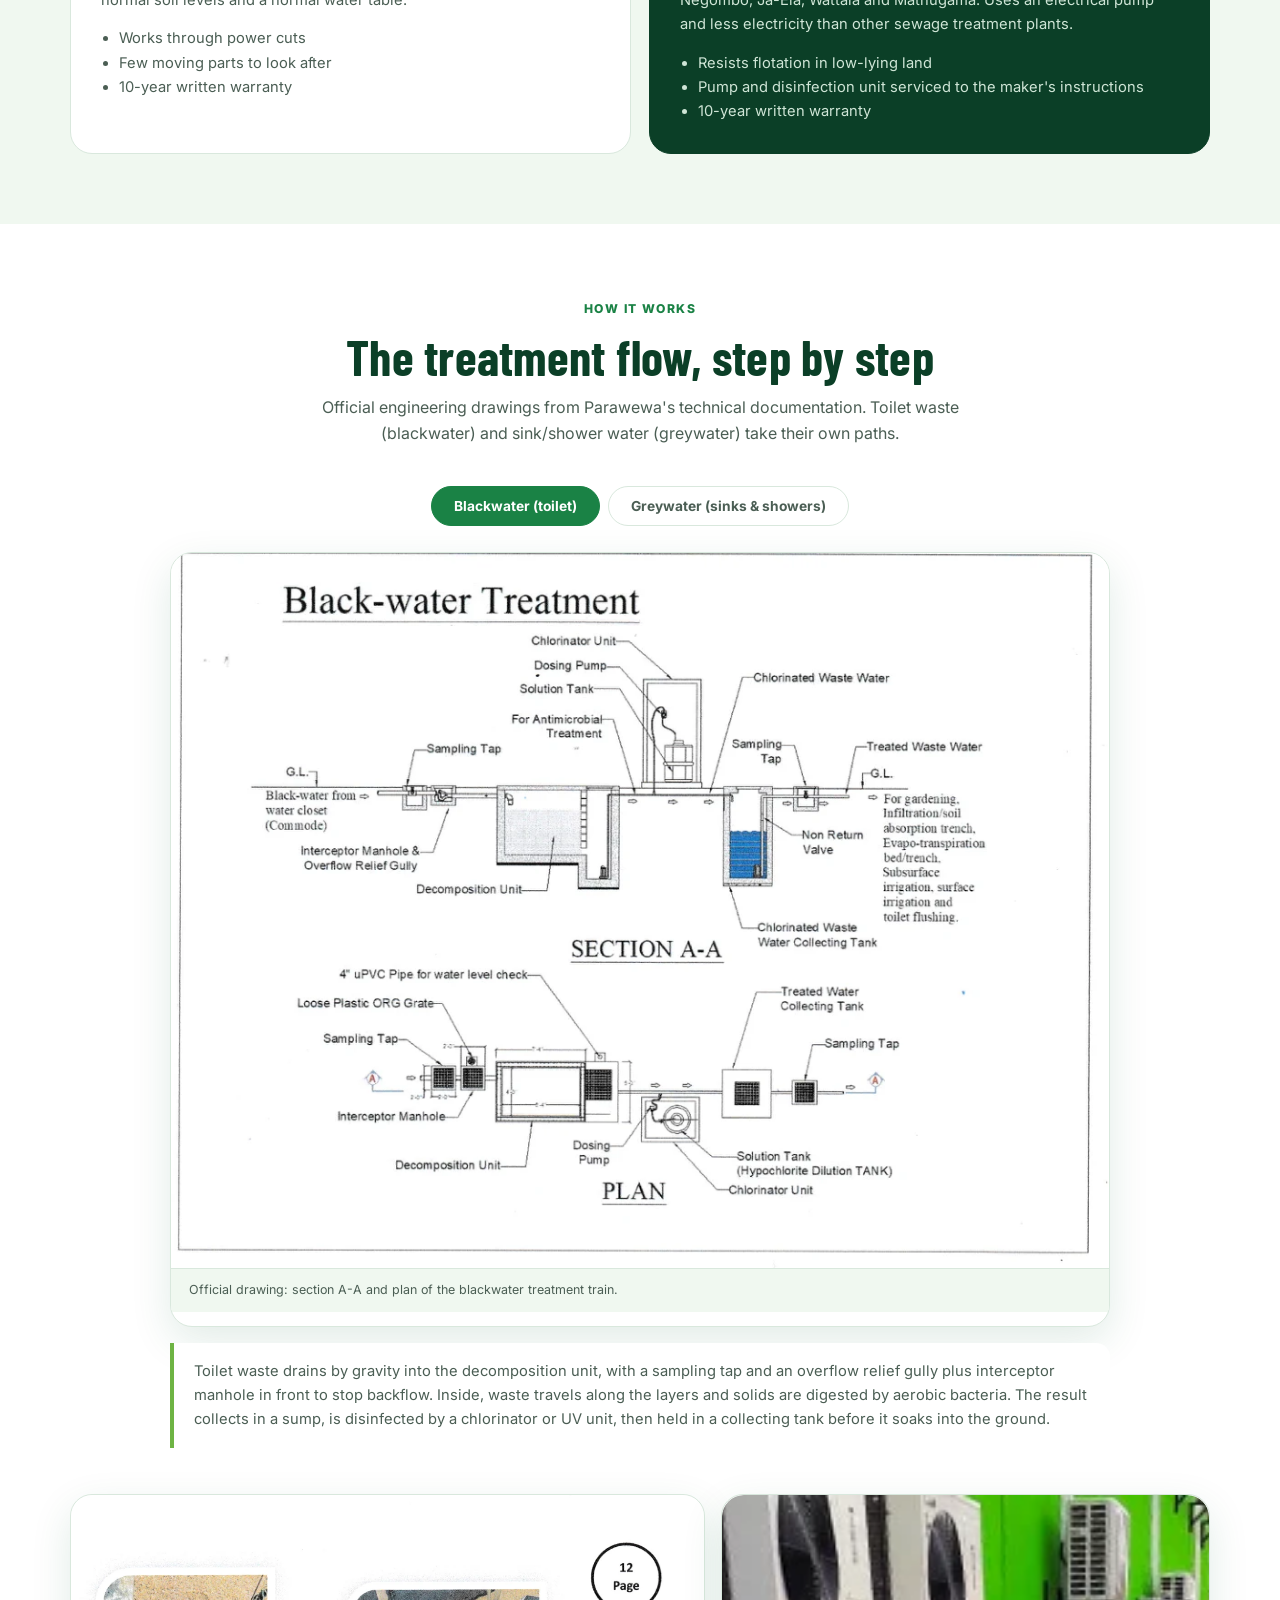
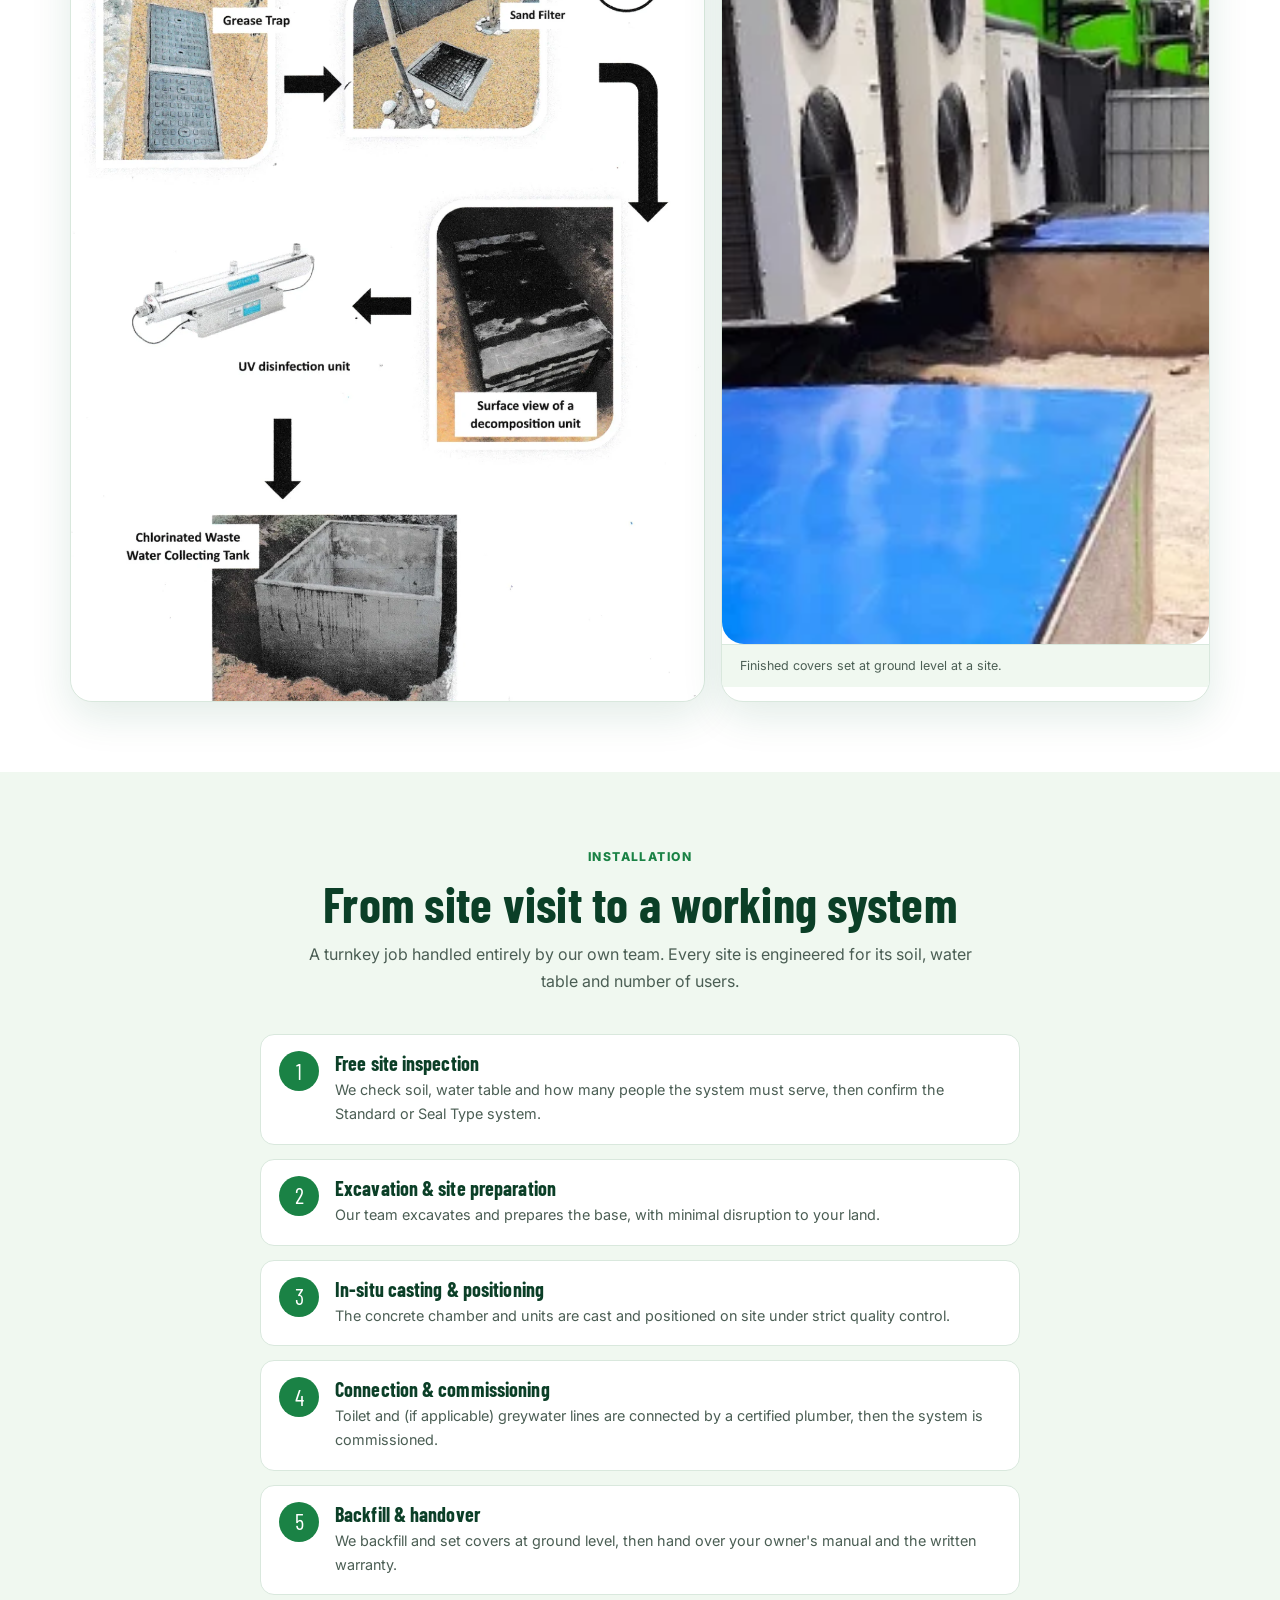
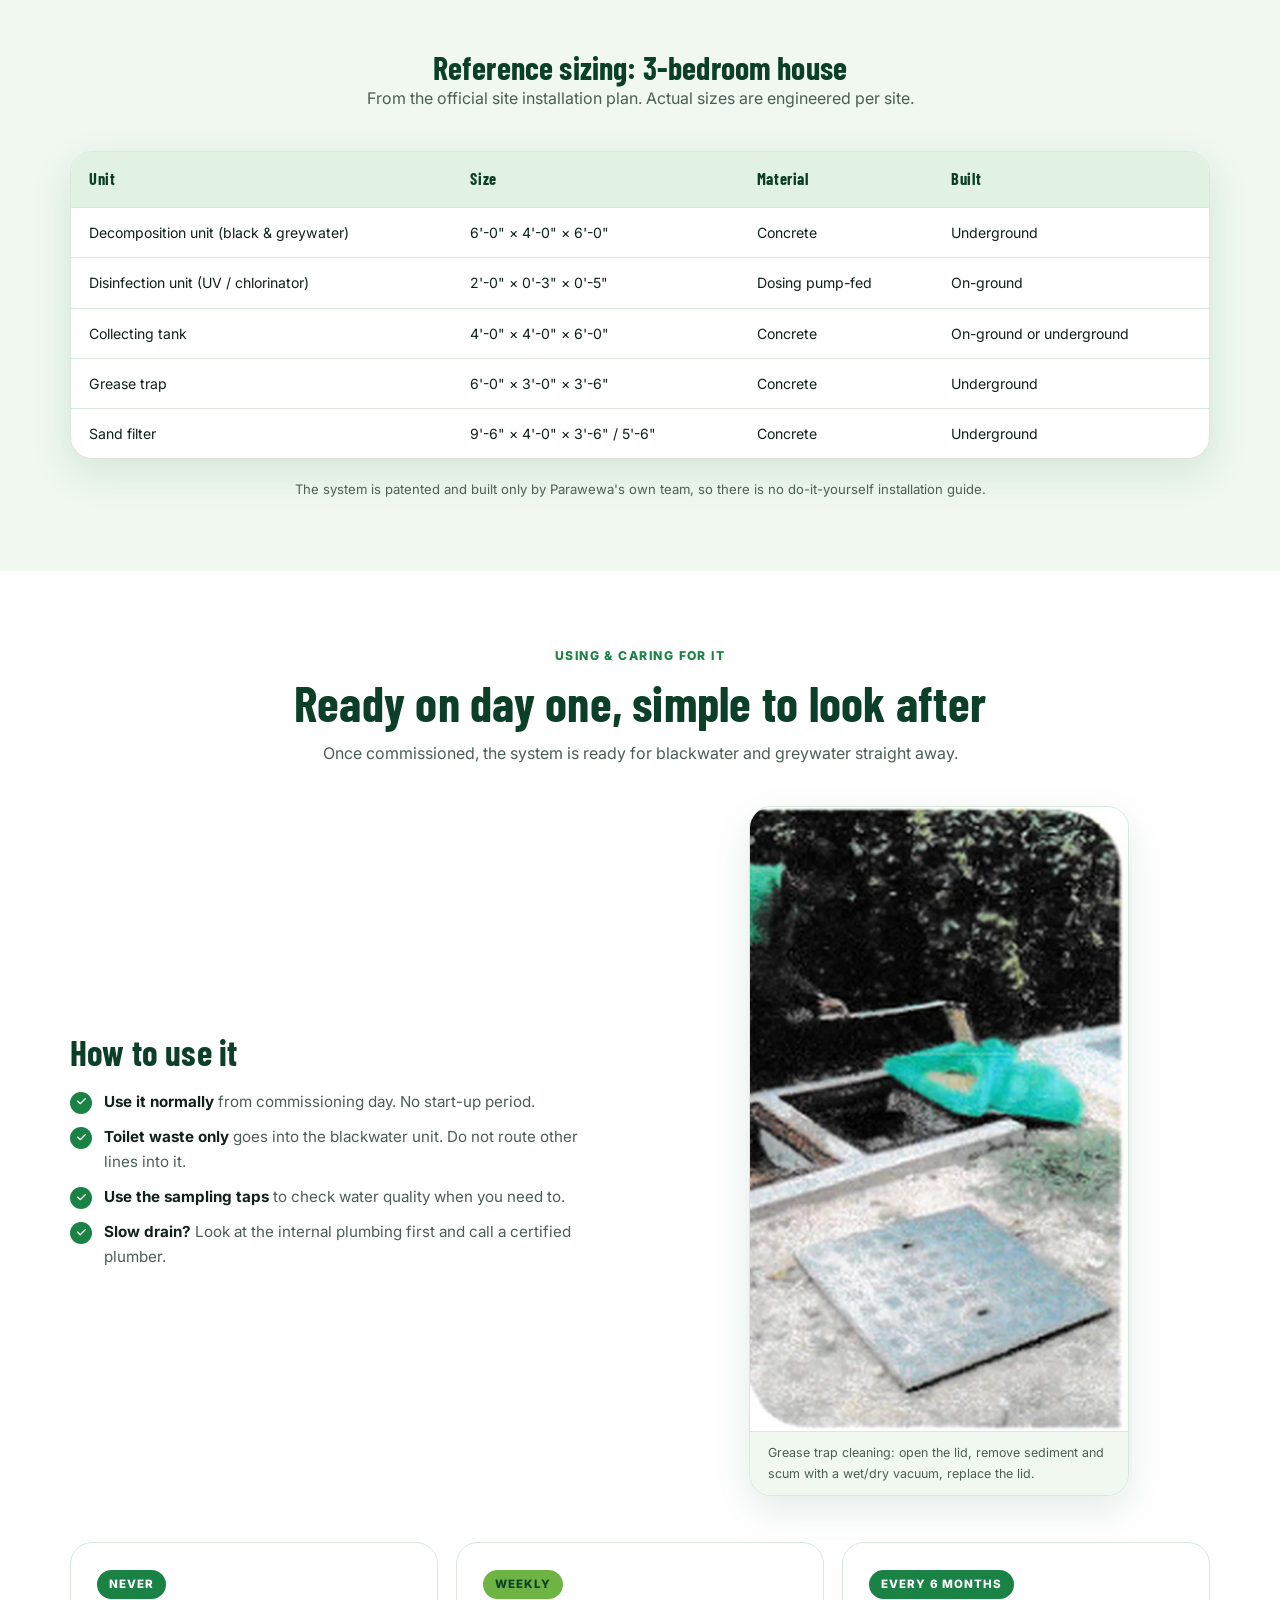
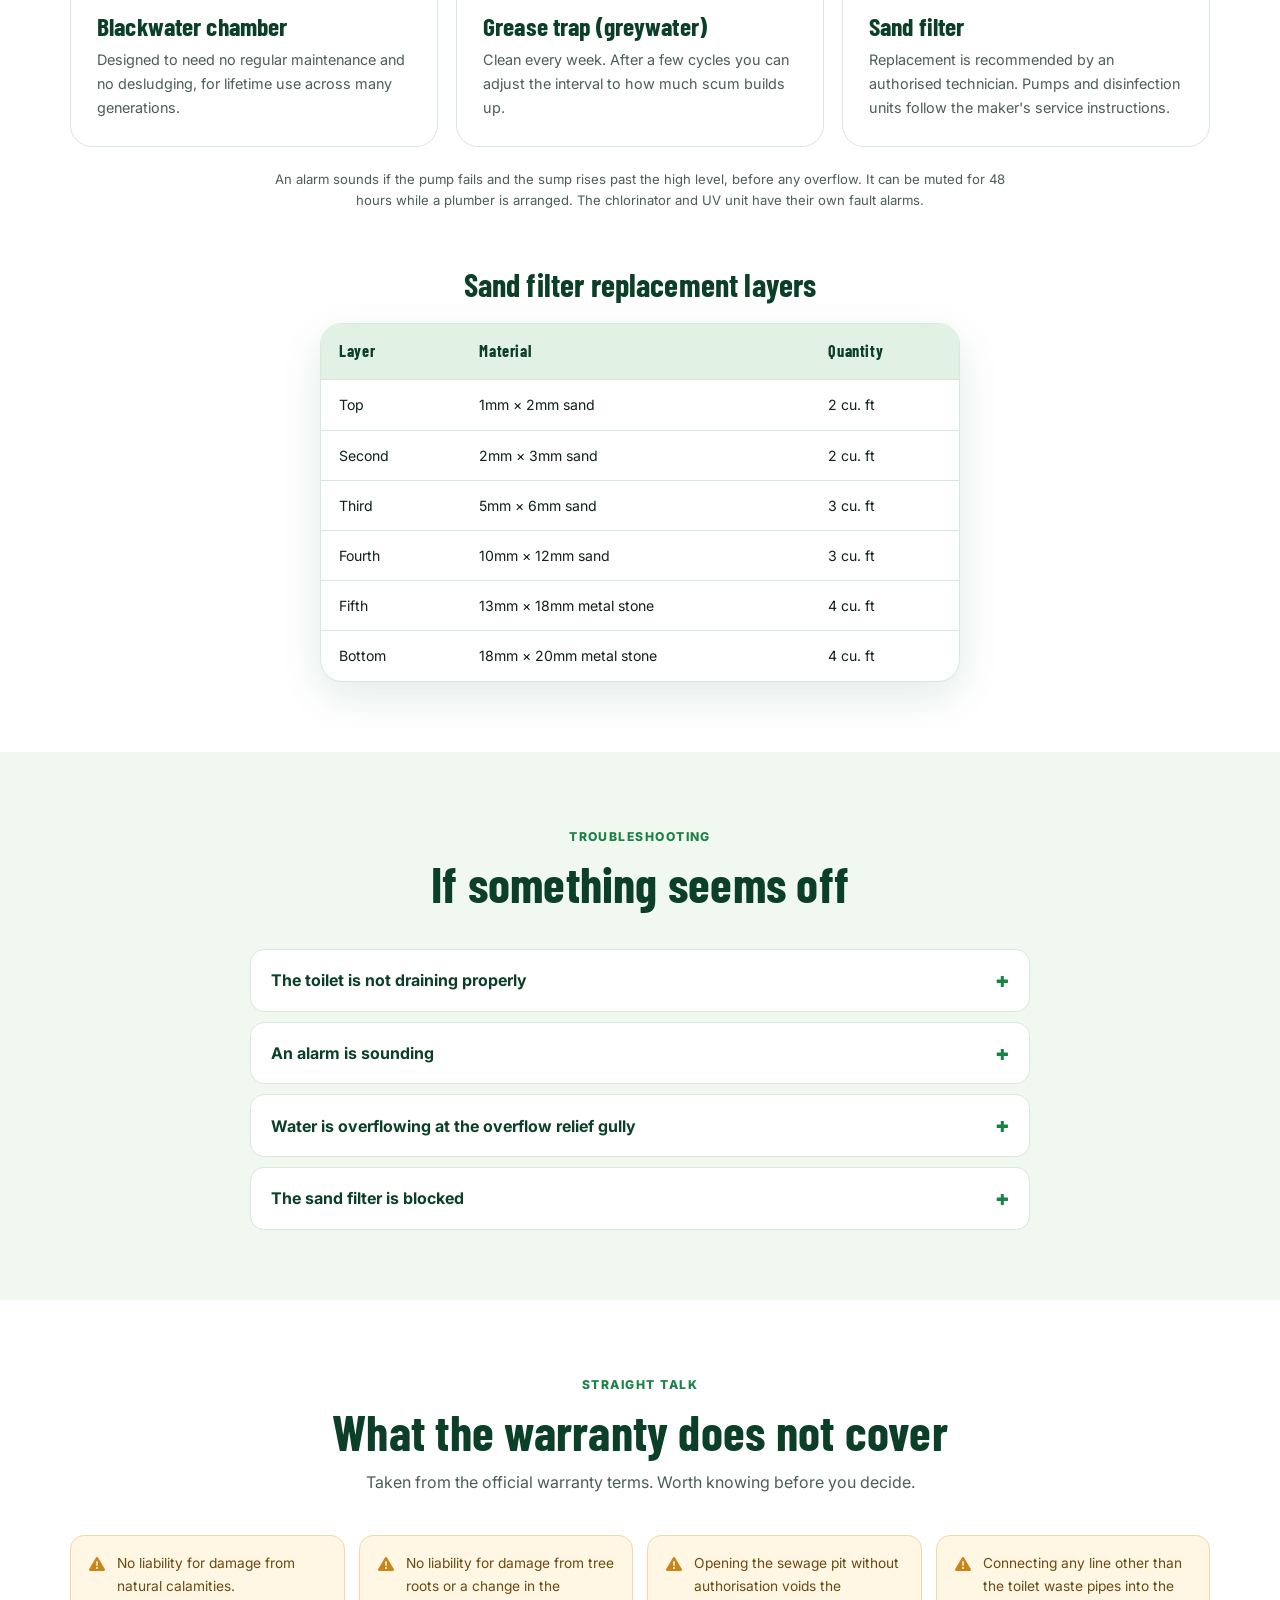
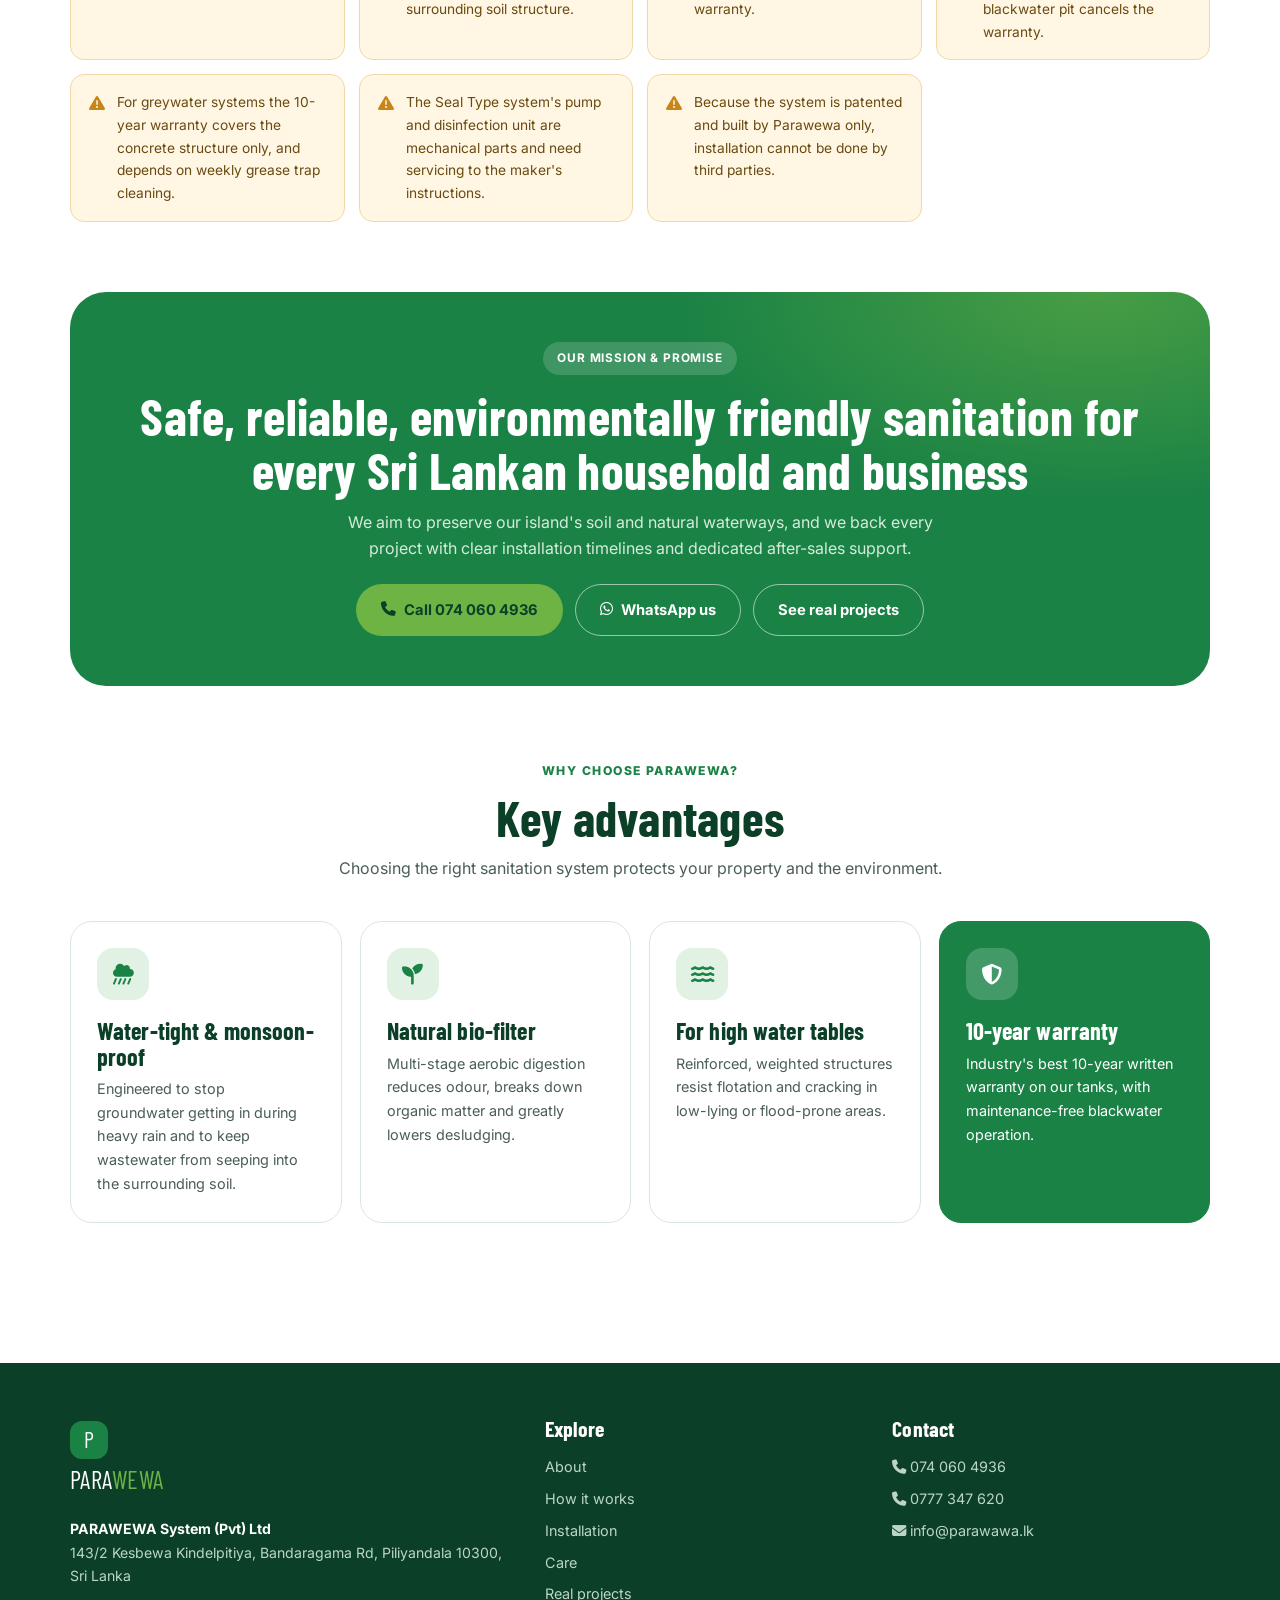
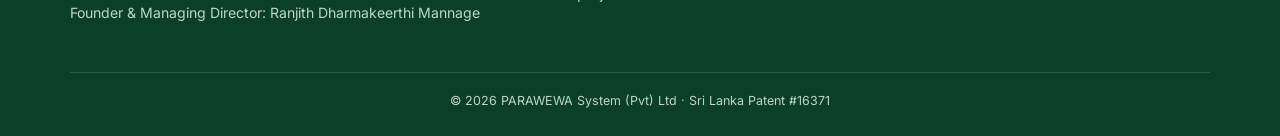
==== commit 4a3a9d7f: "Redesign portfolio with green brand palette and client document content New hero with the client's h" ====
--- a/index.html
+++ b/index.html
@@ -1,324 +1,353 @@
 <!DOCTYPE html>
-<html lang="en-US">
+<html lang="en">
 <head>
 <meta charset="UTF-8">
-<meta name="viewport" content="width=device-width, initial-scale=1.0, maximum-scale=5.0">
-<title>Parawewa Bio Septic System — How It Works, Installation, Use & Maintenance</title>
-<meta name="description" content="Parawewa layer-base bio septic tank system explained: what it is, the blackwater/greywater treatment flow, installation sizing, how to use it after commissioning, maintenance, troubleshooting and honest limitations.">
-<meta name="robots" content="index, follow">
-
+<meta name="viewport" content="width=device-width, initial-scale=1">
+<title>Parawewa Septic Systems — About, How It Works, Installation &amp; Care</title>
+<meta name="description" content="Parawewa is a Sri Lanka-based patented bio-septic system: in-situ cast concrete chamber, natural aerobic treatment, no gully bowsers, industry's best 10-year written warranty. See how it works, how it is installed and maintained.">
+<meta name="theme-color" content="#1a8245">
 <link rel="preconnect" href="https://fonts.googleapis.com">
 <link rel="preconnect" href="https://fonts.gstatic.com" crossorigin>
-<link href="https://fonts.googleapis.com/css2?family=Space+Grotesk:wght@500;700&family=Inter:wght@400;500;600;700&display=swap" rel="stylesheet">
+<link href="https://fonts.googleapis.com/css2?family=Barlow+Condensed:wght@600;700&family=Inter:wght@400;500;600;700;800&display=swap" rel="stylesheet">
 <link rel="stylesheet" href="https://cdnjs.cloudflare.com/ajax/libs/font-awesome/6.4.0/css/all.min.css">
-
 <link rel="stylesheet" href="style.css">
 </head>
 <body>
-
-  <!-- Top strip -->
-  <div class="top-strip">
-    <div class="wrap">
-      <span><i class="fa-solid fa-file-shield"></i> Based on official product &amp; owner's manual documentation</span>
-      <a href="tel:+94777347620"><i class="fa-solid fa-phone"></i> 0777 347 620</a>
-    </div>
-  </div>
-
-  <!-- Masthead -->
-  <header class="masthead">
-    <div class="wrap">
-      <div class="brand">
-        <span class="brand-mark">PARA<span>WEWA</span></span>
-        <span class="brand-sub">System Overview</span>
-      </div>
-      <nav class="masthead-nav">
-        <a href="index.html" class="current">System Overview</a>
-        <a href="projects.html">Real Projects</a>
-      </nav>
-    </div>
-  </header>
-
-  <!-- Hero -->
-  <section class="hero">
-    <div class="wrap">
-      <span class="eyebrow"><i class="fa-solid fa-leaf"></i> Eco-Friendly Layer-Base Septic Tank System</span>
-      <h1>How the Parawewa System <em>Actually Works</em></h1>
-      <p class="hero-lede">
-        Not a brochure page — this is the plain-language version of Parawewa's own technical documentation: what it is, how blackwater and greywater are treated, what installation sizes look like, how to use it once it's commissioned, how to maintain it, and where its real limitations are.
-      </p>
-
-      <div class="stat-row">
-        <div class="stat-box">
-          <div class="stat-num">1996</div>
-          <div class="stat-label">Invented To Solve Leaky Pits</div>
-        </div>
-        <div class="stat-box">
-          <div class="stat-num amber">#16371</div>
-          <div class="stat-label">Sri Lanka Patent (2015)</div>
-        </div>
-        <div class="stat-box">
-          <div class="stat-num">2</div>
-          <div class="stat-label">Models: Gravity or Pump-Sealed</div>
-        </div>
-        <div class="stat-box">
-          <div class="stat-num amber">10 YRS</div>
-          <div class="stat-label">Written Warranty</div>
-        </div>
-      </div>
-    </div>
-  </section>
-
-  <!-- What is it -->
-  <section class="section">
-    <div class="wrap">
-      <div class="split">
-        <div class="img-card">
-          <img src="assets/concept-cutaway.png" alt="Conceptual cutaway illustration of a biological septic tank system showing primary settling, aerobic bio-media filtration and disinfection stages">
-          <p class="img-caption">Conceptual cutaway illustration — the general layer-base treatment concept, not a photograph of an installed unit.</p>
-        </div>
-        <div>
-          <span class="kicker">Base Details</span>
-          <h3>What Is Parawewa?</h3>
-          <p>
-            Parawewa is an environmentally friendly, layer-foundation septic tank system, invented in 1996 to solve a persistent problem: leaky concrete rings, groundwater contamination, and the recurring cost of gully bowser emptying. It uses natural aerobic bacteria — not electricity or chemicals — to digest sewage into water, carbon dioxide and heat.
-          </p>
-          <p>Two engineered options are offered:</p>
-          <ul>
-            <li><strong>Option A — 100% Gravity-Fed.</strong> Zero electricity, uses natural gravity head pressure through the layer-base filter media. Suited to standard ground with normal water tables.</li>
-            <li><strong>Option B — Submersible Pump-Sealed.</strong> Uses a sealed submersible pump for high groundwater table land, marshy or coastal plots where gravity discharge isn't possible.</li>
-          </ul>
-          <p>Both blackwater (toilet waste) and greywater (sinks, showers, kitchen) can be treated — either separately or through a shared disinfection and collection stage.</p>
-        </div>
-      </div>
-    </div>
-  </section>
-
-  <!-- Treatment flow: blackwater -->
-  <section class="section tint border-t">
-    <div class="wrap">
-      <div class="section-head">
-        <span class="kicker">How It Works — Step 1</span>
-        <h2>Blackwater Treatment Flow</h2>
-        <p>From the toilet (commode) to safe reuse water, this is the exact engineered path blackwater takes through the system.</p>
-      </div>
-
-      <div class="img-card" style="max-width: 900px; margin: 0 auto;">
-        <img src="assets/diagram-blackwater.png" alt="Official engineering diagram of the Parawewa blackwater treatment system, section A-A and plan view, showing decomposition unit, chlorinator, dosing pump and collecting tank">
-        <p class="img-caption">Official engineering diagram — Section A-A and Plan view of the blackwater treatment train.</p>
-      </div>
-
-      <div class="note-box">
-        Blackwater drains from the water closet to the decomposition unit by gravity. A sampling tap and Overflow Relief Gully (ORG) with an interceptor manhole sit before the unit to prevent backflow. Inside, waste travels along the layers and solids are digested under aerated conditions. The outcome collects in a sump, is pumped, then treated for harmful microorganisms with a chlorinator or UV disinfection unit before it's released for gardening, soil absorption, subsurface/surface irrigation, or toilet flushing.
-      </div>
-    </div>
-  </section>
-
-  <!-- Treatment flow: greywater -->
-  <section class="section">
-    <div class="wrap">
-      <div class="section-head">
-        <span class="kicker">How It Works — Step 2</span>
-        <h2>Greywater Treatment Flow</h2>
-        <p>Sink, shower and kitchen wastewater follows a three-stage filtration path before it ever reaches the disinfection stage.</p>
-      </div>
-
-      <div class="img-card" style="max-width: 900px; margin: 0 auto;">
-        <img src="assets/diagram-greywater.png" alt="Official engineering diagram of the Parawewa greywater treatment system, section A-A and plan view, showing grease trap, sand filter, advanced filtration unit and collecting tank">
-        <p class="img-caption">Official engineering diagram — Section A-A and Plan view of the greywater treatment train.</p>
-      </div>
-
-      <div class="note-box">
-        Greywater passes through three units: a grease trap and sand filter (removing sediment and fat), then an advanced filtration unit. The outcome is disinfected and stored for the same reuse options as blackwater. Sampling taps sit before the grease trap and after the collecting tank so water quality can be checked before reuse.
-      </div>
-    </div>
-  </section>
-
-  <!-- Real installation photos -->
-  <section class="section tint border-t">
-    <div class="wrap">
-      <div class="section-head">
-        <span class="kicker">On The Ground</span>
-        <h2>What The Components Actually Look Like</h2>
-        <p>Real photographs from a commissioned installation — decomposition unit through to the treated water collecting tank.</p>
-      </div>
-
-      <div class="img-card" style="max-width: 900px; margin: 0 auto;">
-        <img src="assets/installation-flow-photos.png" alt="Real photographs showing the Parawewa installation flow: grease trap, sand filter, decomposition unit, UV disinfection unit, and chlorinated waste water collecting tank">
-        <p class="img-caption">Real site photographs, in treatment order: grease trap → sand filter → decomposition unit → UV disinfection unit → collecting tank.</p>
-      </div>
-    </div>
-  </section>
-
-  <!-- Installation sizing -->
-  <section class="section">
-    <div class="wrap">
-      <div class="section-head">
-        <span class="kicker">Installation Flow</span>
-        <h2>Typical Sizing For a 3-Bedroom House</h2>
-        <p>Reference dimensions from the official site installation plan. Actual sizing is engineered per site, water table and occupancy.</p>
-      </div>
-
-      <div class="spec-shell">
-        <table>
-          <thead>
-            <tr><th>Unit</th><th>Size</th><th>Material</th><th>Construction</th></tr>
-          </thead>
-          <tbody>
-            <tr><td>Decomposition Unit (Black &amp; Greywater)</td><td>6'-0" × 4'-0" × 6'-0"</td><td>Precast concrete</td><td>Underground</td></tr>
-            <tr><td>Disinfection Unit (UV / Chlorinator)</td><td>2'-0" × 0'-3" × 0'-5"</td><td>Dosing pump-fed</td><td>On-ground</td></tr>
-            <tr><td>Collecting Tank</td><td>4'-0" × 4'-0" × 6'-0"</td><td>Precast concrete</td><td>On-ground / Underground</td></tr>
-            <tr><td>Grease Trap</td><td>6'-0" × 3'-0" × 3'-6"</td><td>Precast concrete</td><td>Underground</td></tr>
-            <tr><td>Sand Filter</td><td>9'-6" × 4'-0" × 3'-6"/5'-6"</td><td>Precast concrete</td><td>Underground</td></tr>
-          </tbody>
-        </table>
-      </div>
-
-      <p class="foot-note" style="margin-top:16px;">
-        The system is patented and factory/site-built by the manufacturer — step-by-step self-install instructions aren't published, since installation is carried out by the company's own certified team rather than third parties.
-      </p>
-    </div>
-  </section>
-
-  <!-- After installation -->
-  <section class="section tint border-t">
-    <div class="wrap">
-      <div class="section-head">
-        <span class="kicker">After Installation</span>
-        <h2>How To Use It From Day One</h2>
-        <p>Once commissioned, the system is ready immediately — but a few basics keep it running exactly as designed.</p>
-      </div>
-
-      <div class="step-list" style="max-width: 720px; margin: 0 auto;">
-        <div class="step">
-          <h4>Use it normally from commissioning day</h4>
-          <p>Once the Parawewa system is commissioned on-site, it's ready for both blackwater and greywater immediately — no priming or start-up period.</p>
-        </div>
-        <div class="step">
-          <h4>Only send toilet waste into the blackwater unit</h4>
-          <p>Only water-closet (toilet) waste should enter the blackwater decomposition unit. Routing other greywater lines directly into it changes the digestion balance and is explicitly excluded from the warranty.</p>
-        </div>
-        <div class="step">
-          <h4>Use the sampling taps before reuse</h4>
-          <p>Sampling taps are built in before the grease trap and after the collecting tank specifically so treated water quality can be checked before it's used for gardening, irrigation or toilet flushing.</p>
-        </div>
-        <div class="step">
-          <h4>Let a certified plumber handle drainage issues</h4>
-          <p>If the water closet doesn't drain properly, the internal plumbing line — not the tank — is usually the cause, and inspection is the owner's responsibility via a certified plumber.</p>
-        </div>
-      </div>
-    </div>
-  </section>
-
-  <!-- Maintenance -->
-  <section class="section">
-    <div class="wrap">
-      <div class="split reverse">
-        <div>
-          <span class="kicker">Maintenance &amp; Care</span>
-          <h3>What Maintenance It Actually Needs</h3>
-          <p>The blackwater side is engineered to need no regular maintenance — it's designed for lifetime use across many generations. The parts that do need attention:</p>
-          <ul>
-            <li><strong>Submersible pumps &amp; disinfection units</strong> (Option B / chlorinator or UV) — serviced per the manufacturer's own instructions, same as any pump or UV lamp.</li>
-            <li><strong>Grease trap (greywater only)</strong> — needs cleaning weekly. The exact interval can be adjusted after a few cycles based on how much sediment and scum builds up.</li>
-            <li><strong>Sand filter</strong> — no regular maintenance if the grease trap is cleaned weekly, but replacement is recommended every 6 months by an authorized technician.</li>
-          </ul>
-          <p>An in-built alarm also warns before overflow: if the water pump malfunctions and the sump level rises past the high-level mark, the alarm sounds (it can be muted for 48 hours while a plumber is arranged). The chlorinator and UV unit have their own malfunction alarms too.</p>
-        </div>
-        <div class="img-card">
-          <img src="assets/maintenance-grease-trap.png" alt="Technician cleaning a grease trap manually as part of Parawewa greywater maintenance">
-          <p class="img-caption">Weekly grease trap cleaning: open the lid → remove sediment/scum with a wet/dry vacuum pump → reinstall the lid.</p>
-        </div>
-      </div>
-
-      <div class="section-head" style="margin-top: 48px;">
-        <span class="kicker">Sand Filter Media</span>
-        <h2>Filter Layer Replacement Chart</h2>
-      </div>
-      <div class="spec-shell">
-        <table>
-          <thead><tr><th>Layer</th><th>Material</th><th>Quantity</th></tr></thead>
-          <tbody>
-            <tr><td>Top Layer</td><td>1mm × 2mm Sand</td><td>2 cub. ft</td></tr>
-            <tr><td>Second Layer</td><td>2mm × 3mm Sand</td><td>2 cub. ft</td></tr>
-            <tr><td>Third Layer</td><td>5mm × 6mm Sand</td><td>3 cub. ft</td></tr>
-            <tr><td>Fourth Layer</td><td>10mm × 12mm Sand</td><td>3 cub. ft</td></tr>
-            <tr><td>Fifth Layer</td><td>13mm × 18mm Metal Stone</td><td>4 cub. ft</td></tr>
-            <tr><td>Bottom Layer</td><td>18mm × 20mm Metal Stone</td><td>4 cub. ft</td></tr>
-          </tbody>
-        </table>
-      </div>
-    </div>
-  </section>
-
-  <!-- Troubleshooting -->
-  <section class="section tint border-t">
-    <div class="wrap">
-      <div class="section-head">
-        <span class="kicker">Troubleshooting</span>
-        <h2>If Something Seems Off</h2>
-      </div>
-
-      <div class="step-list" style="max-width: 720px; margin: 0 auto;">
-        <div class="step">
-          <h4>Toilet not draining properly</h4>
-          <p>This points to the internal plumbing line, not the tank. Have a certified plumber inspect it — this is the owner's responsibility.</p>
-        </div>
-        <div class="step">
-          <h4>Alarm sounds</h4>
-          <p>Have a certified plumber inspect the water pump for malfunction. The alarm can be muted for up to 48 hours while this is arranged.</p>
-        </div>
-        <div class="step">
-          <h4>Overflow at the ORG (Overflow Relief Gully)</h4>
-          <p>Usually a blockage in the grease trap or sand filter, or a submersible pump malfunction. Clear sediment from the grease trap with a wet/dry vacuum, refill sand filter media if blocked, or have a plumber check the pump.</p>
-        </div>
-        <div class="step">
-          <h4>Sand filter blocked</h4>
-          <p>Notify the company directly for a service visit, or replace the filter layers using the chart above.</p>
-        </div>
-      </div>
-    </div>
-  </section>
-
-  <!-- Drawbacks / limitations -->
-  <section class="section">
-    <div class="wrap">
-      <div class="section-head">
-        <span class="kicker">Honest Limitations</span>
-        <h2>What This System Doesn't Cover</h2>
-        <p>Straight from the official warranty terms and conditions — worth knowing before you rely on it.</p>
-      </div>
-
-      <div class="limit-grid">
-        <div class="limit-card"><i class="fa-solid fa-triangle-exclamation"></i><p>No liability for damage caused by natural calamities (floods, earthquakes, landslides, etc.).</p></div>
-        <div class="limit-card"><i class="fa-solid fa-triangle-exclamation"></i><p>No liability for damage caused by tree roots or by a change in surrounding soil structure.</p></div>
-        <div class="limit-card"><i class="fa-solid fa-triangle-exclamation"></i><p>Unauthorized opening of the sewage pit voids the warranty entirely.</p></div>
-        <div class="limit-card"><i class="fa-solid fa-triangle-exclamation"></i><p>Routing greywater directly into the blackwater decomposition unit cancels the full-function warranty.</p></div>
-        <div class="limit-card"><i class="fa-solid fa-triangle-exclamation"></i><p>For greywater systems, the 10-year warranty only covers the decomposition unit's concrete structure — it depends on the grease trap being cleaned weekly.</p></div>
-        <div class="limit-card"><i class="fa-solid fa-triangle-exclamation"></i><p>Skip the weekly grease trap cleaning and the sand filter will block, since full function depends on it.</p></div>
-        <div class="limit-card"><i class="fa-solid fa-triangle-exclamation"></i><p>Option B's submersible pump, UV unit and dosing pump are mechanical/electrical parts — they need manufacturer-scheduled servicing, unlike the passive blackwater chamber.</p></div>
-        <div class="limit-card"><i class="fa-solid fa-triangle-exclamation"></i><p>Because the system is patented and company-built, detailed self-install instructions aren't published — installation is done by the manufacturer's own team only.</p></div>
-      </div>
-    </div>
-  </section>
-
-  <!-- Contact band -->
-  <section class="contact-band">
-    <div class="wrap">
-      <h2>Want the Exact Sizing For Your Site?</h2>
-      <p>Every property's water table, occupancy and soil differ. Get a free site inspection to confirm Option A vs Option B and the right tank sizing.</p>
-      <div class="contact-actions">
-        <a href="tel:+94777347620" class="btn btn-teal"><i class="fa-solid fa-phone"></i> Call 0777 347 620</a>
-        <a href="mailto:info@parawawa.lk" class="btn btn-ghost"><i class="fa-solid fa-envelope"></i> info@parawawa.lk</a>
-        <a href="projects.html" class="btn btn-ghost"><i class="fa-solid fa-map-marked-alt"></i> See Real Projects</a>
-      </div>
-    </div>
-  </section>
-
-  <footer class="site-footer">
-    <div class="wrap">
-      &copy; 2026 <strong>PARAWEWA System (Pvt) Ltd</strong>. System Overview Archive. All Rights Reserved.
-    </div>
-  </footer>
-
+<a class="skip" href="#main">Skip to content</a>
+
+<header class="nav">
+  <div class="wrap">
+    <a class="logo" href="index.html" aria-label="Parawewa home">
+      <span class="logo-mark">P</span><span class="logo-text">PARA<span>WEWA</span></span>
+    </a>
+    <ul class="menu">
+      <li><a class="current" href="index.html">Overview</a></li>
+      <li><a href="#how">How it works</a></li>
+      <li><a href="#install">Installation</a></li>
+      <li><a href="#care">Care</a></li>
+      <li><a href="projects.html">Real projects</a></li>
+    </ul>
+    <a class="btn btn-green nav-cta" href="tel:+94740604936"><i class="fa-solid fa-phone"></i> 074 060 4936</a>
+    <button class="burger" id="burger" aria-label="Menu" aria-expanded="false"><i class="fa-solid fa-bars"></i></button>
+  </div>
+  <nav class="drawer" id="drawer">
+    <a class="current" href="index.html">Overview</a>
+    <a href="#how">How it works</a>
+    <a href="#install">Installation</a>
+    <a href="#care">Care &amp; maintenance</a>
+    <a href="projects.html">Real projects</a>
+    <a href="tel:+94740604936"><i class="fa-solid fa-phone"></i> Call 074 060 4936</a>
+  </nav>
+</header>
+
+<main id="main">
+
+<!-- HERO -->
+<section class="hero">
+  <div class="wrap hero-grid">
+    <div>
+      <span class="pill"><i class="fa-solid fa-leaf"></i> Patented · Made in Sri Lanka</span>
+      <h1>Septic systems <em>built to last</em> for generations</h1>
+      <p class="lede">Parawewa replaces slow-to-build brick-and-mortar septic pits with a leak-proof, in-situ cast concrete system and natural bio-treatment. No gully bowsers, no desludging, and the industry's best 10-year written warranty.</p>
+      <div class="hero-cta">
+        <a class="btn btn-green" href="#how"><i class="fa-solid fa-diagram-project"></i> See how it works</a>
+        <a class="btn btn-line" href="projects.html"><i class="fa-solid fa-location-dot"></i> Real projects</a>
+      </div>
+      <ul class="facts">
+        <li><i class="fa-solid fa-certificate"></i> Sri Lanka Patent #16371</li>
+        <li><i class="fa-solid fa-shield-halved"></i> 10-year written warranty</li>
+        <li><i class="fa-solid fa-award"></i> 2018 Presidential award winner</li>
+      </ul>
+    </div>
+    <div class="hero-art">
+      <img src="assets/hero-house.webp" width="900" height="1272" alt="Illustration of a concrete Parawewa septic chamber buried in a home garden, with wastewater entering from the house and soaking into a gravel bed below" fetchpriority="high">
+      <div class="badge-float">
+        <div class="ic"><i class="fa-solid fa-ban"></i></div>
+        <div><b>No gully bowsers</b><span>Maintenance-free blackwater chamber</span></div>
+      </div>
+    </div>
+  </div>
+</section>
+
+<!-- ABOUT -->
+<section class="section" id="about">
+  <div class="wrap split">
+    <div class="reveal">
+      <span class="kicker">About Parawewa</span>
+      <h2>Transforming wastewater management across Sri Lanka</h2>
+      <p>We are dedicated to patented engineering and eco-friendly, locally developed bio-septic technology. Founded on delivering durable, hassle-free sanitation, Parawewa replaces slow-to-build brick-and-mortar septic pits with precision-built, leak-proof, in-situ cast concrete systems designed to last for generations.</p>
+      <h3 style="font-size:1.7rem;margin:22px 0 8px;color:var(--green-deep)">Who we are</h3>
+      <p>A Sri Lanka-based wastewater engineering team. Our work combines heavy-duty concrete construction with natural, biological, layered treatment. Whether you are building a home, developing a commercial property or upgrading existing sanitation, our team delivers end-to-end installation with minimal disruption to your land.</p>
+    </div>
+    <figure class="card-img reveal" style="margin:0">
+      <img src="assets/concept-labelled.webp" width="1600" height="893" alt="Labelled illustration: house wastewater inlet, single access cover, square concrete single chamber, multiple layers, patented filter at the bottom and open bottom for direct soakage" loading="lazy">
+      <figcaption class="cap">Illustration of the standard Parawewa system. Concept drawing, not a photograph of a site.</figcaption>
+    </figure>
+  </div>
+</section>
+
+<!-- WHAT SETS US APART -->
+<section class="section mint" id="apart">
+  <div class="wrap">
+    <div class="section-head reveal">
+      <span class="kicker">What sets us apart</span>
+      <h2>Four reasons homeowners and businesses choose Parawewa</h2>
+    </div>
+    <div class="grid g4">
+      <div class="feat reveal"><div class="ic"><i class="fa-solid fa-gauge-high"></i></div><h3>Rapid installation</h3><p>Chambers are cast in-situ under strict quality control, so site placement and set-up move quickly with little disruption.</p></div>
+      <div class="feat reveal"><div class="ic"><i class="fa-solid fa-leaf"></i></div><h3>Eco-friendly bio-treatment</h3><p>Multi-stage aerobic digestion naturally breaks down waste, giving cleaner effluent and protecting local soil and the groundwater table.</p></div>
+      <div class="feat reveal"><div class="ic"><i class="fa-solid fa-droplet-slash"></i></div><h3>Water-tight &amp; durable</h3><p>Built to withstand high groundwater pressure, heavy monsoon rain and soil movement without cracking or leaking.</p></div>
+      <div class="feat solid reveal"><div class="ic"><i class="fa-solid fa-truck-droplet"></i></div><h3>Maintenance-free</h3><p>Engineered to prevent frequent blockages. No desludging and no gully bowsers, saving long-term running costs.</p></div>
+    </div>
+  </div>
+</section>
+
+<!-- SERVICES -->
+<section class="section" id="services">
+  <div class="wrap">
+    <div class="section-head reveal">
+      <span class="kicker">Our core services</span>
+      <h2>From a single home to a hotel or factory</h2>
+    </div>
+    <div class="grid g4">
+      <div class="feat reveal"><div class="ic"><i class="fa-solid fa-house"></i></div><h3>Residential bio-septic tanks</h3><p>Custom-sized in-situ cast units for single-family homes and apartment units.</p></div>
+      <div class="feat reveal"><div class="ic"><i class="fa-solid fa-building"></i></div><h3>Commercial sanitation</h3><p>High-capacity solutions for hotels, restaurants, factories and schools.</p></div>
+      <div class="feat reveal"><div class="ic"><i class="fa-solid fa-trowel-bricks"></i></div><h3>Site preparation &amp; installation</h3><p>Turnkey excavation, positioning, connection and backfilling by our own skilled team.</p></div>
+      <div class="feat reveal"><div class="ic"><i class="fa-solid fa-screwdriver-wrench"></i></div><h3>Inspection &amp; support</h3><p>Technical consultation, system health checks and routine operational support.</p></div>
+    </div>
+  </div>
+</section>
+
+<!-- MODELS -->
+<section class="section mint" id="models">
+  <div class="wrap">
+    <div class="section-head reveal">
+      <span class="kicker">Two engineered systems</span>
+      <h2>Chosen to suit your land and water table</h2>
+      <p>The right system depends on your soil and groundwater level. A free site inspection confirms which one fits.</p>
+    </div>
+    <div class="grid g3" style="grid-template-columns:repeat(auto-fit,minmax(300px,1fr))">
+      <div class="model reveal">
+        <small>Standard ground</small>
+        <h3>Standard Parawewa System</h3>
+        <p>Gravity-fed and passive, with no electricity needed. For plots with normal soil levels and a normal water table.</p>
+        <ul><li>Works through power cuts</li><li>Few moving parts to look after</li><li>10-year written warranty</li></ul>
+      </div>
+      <div class="model b reveal">
+        <small>High water table land</small>
+        <h3>Seal Type Parawewa System</h3>
+        <p>Water-sealed for marshy, coastal and flood-prone areas such as Negombo, Ja-Ela, Wattala and Mathugama. Uses an electrical pump and less electricity than other sewage treatment plants.</p>
+        <ul><li>Resists flotation in low-lying land</li><li>Pump and disinfection unit serviced to the maker's instructions</li><li>10-year written warranty</li></ul>
+      </div>
+    </div>
+  </div>
+</section>
+
+<!-- HOW IT WORKS -->
+<section class="section" id="how">
+  <div class="wrap">
+    <div class="section-head reveal">
+      <span class="kicker">How it works</span>
+      <h2>The treatment flow, step by step</h2>
+      <p>Official engineering drawings from Parawewa's technical documentation. Toilet waste (blackwater) and sink/shower water (greywater) take their own paths.</p>
+    </div>
+    <div class="tabs" role="tablist">
+      <button class="tab on" role="tab" aria-selected="true" data-panel="p-black">Blackwater (toilet)</button>
+      <button class="tab" role="tab" aria-selected="false" data-panel="p-grey">Greywater (sinks &amp; showers)</button>
+    </div>
+    <div class="panel on" id="p-black">
+      <div class="card-img"><img src="assets/diagram-blackwater.webp" width="1030" height="785" alt="Official engineering drawing of blackwater treatment: interceptor manhole, decomposition unit, chlorinator unit and collecting tank, in section and plan" loading="lazy"><p class="cap">Official drawing: section A-A and plan of the blackwater treatment train.</p></div>
+      <div class="note">Toilet waste drains by gravity into the decomposition unit, with a sampling tap and an overflow relief gully plus interceptor manhole in front to stop backflow. Inside, waste travels along the layers and solids are digested by aerobic bacteria. The result collects in a sump, is disinfected by a chlorinator or UV unit, then held in a collecting tank before it soaks into the ground.</div>
+    </div>
+    <div class="panel" id="p-grey">
+      <div class="card-img"><img src="assets/diagram-greywater.webp" width="1030" height="870" alt="Official engineering drawing of greywater treatment: grease trap, sand filter, advanced filtration unit, chlorinator and collecting tank, in section and plan" loading="lazy"><p class="cap">Official drawing: section A-A and plan of the greywater treatment train.</p></div>
+      <div class="note">Greywater passes through three units: a grease trap and sand filter that remove fat and sediment, then an advanced filtration unit. It is then disinfected and collected. Sampling taps before the grease trap and after the collecting tank let you check water quality.</div>
+    </div>
+
+    <div class="strip reveal" style="margin-top:46px">
+      <div class="card-img"><img src="assets/installation-flow-photos.webp" width="1191" height="1370" alt="Real site photographs in treatment order: grease trap, sand filter, decomposition unit, UV disinfection unit and collecting tank" loading="lazy"><p class="cap">Real components in treatment order: grease trap → sand filter → decomposition unit → UV unit → collecting tank.</p></div>
+      <div class="card-img" style="display:flex;flex-direction:column"><img src="assets/real-installed-site.webp" width="500" height="300" alt="Finished tank covers set flush with the ground at a site" loading="lazy" style="flex:1;object-fit:cover"><p class="cap">Finished covers set at ground level at a site.</p></div>
+    </div>
+  </div>
+</section>
+
+<!-- INSTALLATION -->
+<section class="section mint" id="install">
+  <div class="wrap">
+    <div class="section-head reveal">
+      <span class="kicker">Installation</span>
+      <h2>From site visit to a working system</h2>
+      <p>A turnkey job handled entirely by our own team. Every site is engineered for its soil, water table and number of users.</p>
+    </div>
+    <div class="steps reveal">
+      <div class="step"><h4>Free site inspection</h4><p>We check soil, water table and how many people the system must serve, then confirm the Standard or Seal Type system.</p></div>
+      <div class="step"><h4>Excavation &amp; site preparation</h4><p>Our team excavates and prepares the base, with minimal disruption to your land.</p></div>
+      <div class="step"><h4>In-situ casting &amp; positioning</h4><p>The concrete chamber and units are cast and positioned on site under strict quality control.</p></div>
+      <div class="step"><h4>Connection &amp; commissioning</h4><p>Toilet and (if applicable) greywater lines are connected by a certified plumber, then the system is commissioned.</p></div>
+      <div class="step"><h4>Backfill &amp; handover</h4><p>We backfill and set covers at ground level, then hand over your owner's manual and the written warranty.</p></div>
+    </div>
+
+    <div class="section-head" style="margin-top:56px">
+      <h3 style="font-size:2rem;color:var(--green-deep)">Reference sizing: 3-bedroom house</h3>
+      <p>From the official site installation plan. Actual sizes are engineered per site.</p>
+    </div>
+    <div class="tbl-shell reveal">
+      <table>
+        <thead><tr><th>Unit</th><th>Size</th><th>Material</th><th>Built</th></tr></thead>
+        <tbody>
+          <tr><td>Decomposition unit (black &amp; greywater)</td><td>6'-0" × 4'-0" × 6'-0"</td><td>Concrete</td><td>Underground</td></tr>
+          <tr><td>Disinfection unit (UV / chlorinator)</td><td>2'-0" × 0'-3" × 0'-5"</td><td>Dosing pump-fed</td><td>On-ground</td></tr>
+          <tr><td>Collecting tank</td><td>4'-0" × 4'-0" × 6'-0"</td><td>Concrete</td><td>On-ground or underground</td></tr>
+          <tr><td>Grease trap</td><td>6'-0" × 3'-0" × 3'-6"</td><td>Concrete</td><td>Underground</td></tr>
+          <tr><td>Sand filter</td><td>9'-6" × 4'-0" × 3'-6" / 5'-6"</td><td>Concrete</td><td>Underground</td></tr>
+        </tbody>
+      </table>
+    </div>
+    <p class="foot-note">The system is patented and built only by Parawewa's own team, so there is no do-it-yourself installation guide.</p>
+  </div>
+</section>
+
+<!-- USE + CARE -->
+<section class="section" id="care">
+  <div class="wrap">
+    <div class="section-head reveal">
+      <span class="kicker">Using &amp; caring for it</span>
+      <h2>Ready on day one, simple to look after</h2>
+      <p>Once commissioned, the system is ready for blackwater and greywater straight away.</p>
+    </div>
+
+    <div class="split reveal" style="margin-bottom:46px">
+      <div>
+        <h2 style="font-size:2.2rem">How to use it</h2>
+        <ul class="checks">
+          <li><i class="fa-solid fa-check"></i><span><b>Use it normally</b> from commissioning day. No start-up period.</span></li>
+          <li><i class="fa-solid fa-check"></i><span><b>Toilet waste only</b> goes into the blackwater unit. Do not route other lines into it.</span></li>
+          <li><i class="fa-solid fa-check"></i><span><b>Use the sampling taps</b> to check water quality when you need to.</span></li>
+          <li><i class="fa-solid fa-check"></i><span><b>Slow drain?</b> Look at the internal plumbing first and call a certified plumber.</span></li>
+        </ul>
+      </div>
+      <figure class="card-img" style="margin:0 auto;max-width:380px"><img src="assets/maintenance-grease-trap.webp" width="480" height="792" alt="Technician cleaning a grease trap by hand" loading="lazy"><figcaption class="cap">Grease trap cleaning: open the lid, remove sediment and scum with a wet/dry vacuum, replace the lid.</figcaption></figure>
+    </div>
+
+    <div class="mgrid">
+      <div class="mcard reveal"><span class="when">Never</span><h3>Blackwater chamber</h3><p>Designed to need no regular maintenance and no desludging, for lifetime use across many generations.</p></div>
+      <div class="mcard lime reveal"><span class="when">Weekly</span><h3>Grease trap (greywater)</h3><p>Clean every week. After a few cycles you can adjust the interval to how much scum builds up.</p></div>
+      <div class="mcard reveal"><span class="when">Every 6 months</span><h3>Sand filter</h3><p>Replacement is recommended by an authorised technician. Pumps and disinfection units follow the maker's service instructions.</p></div>
+    </div>
+    <p class="foot-note" style="margin-top:22px">An alarm sounds if the pump fails and the sump rises past the high level, before any overflow. It can be muted for 48 hours while a plumber is arranged. The chlorinator and UV unit have their own fault alarms.</p>
+
+    <div class="section-head" style="margin:56px auto 22px">
+      <h3 style="font-size:2rem;color:var(--green-deep)">Sand filter replacement layers</h3>
+    </div>
+    <div class="tbl-shell reveal" style="max-width:640px;margin:0 auto">
+      <table style="min-width:420px">
+        <thead><tr><th>Layer</th><th>Material</th><th>Quantity</th></tr></thead>
+        <tbody>
+          <tr><td>Top</td><td>1mm × 2mm sand</td><td>2 cu. ft</td></tr>
+          <tr><td>Second</td><td>2mm × 3mm sand</td><td>2 cu. ft</td></tr>
+          <tr><td>Third</td><td>5mm × 6mm sand</td><td>3 cu. ft</td></tr>
+          <tr><td>Fourth</td><td>10mm × 12mm sand</td><td>3 cu. ft</td></tr>
+          <tr><td>Fifth</td><td>13mm × 18mm metal stone</td><td>4 cu. ft</td></tr>
+          <tr><td>Bottom</td><td>18mm × 20mm metal stone</td><td>4 cu. ft</td></tr>
+        </tbody>
+      </table>
+    </div>
+  </div>
+</section>
+
+<!-- TROUBLESHOOTING -->
+<section class="section mint" id="help">
+  <div class="wrap">
+    <div class="section-head reveal">
+      <span class="kicker">Troubleshooting</span>
+      <h2>If something seems off</h2>
+    </div>
+    <div class="acc reveal">
+      <details><summary>The toilet is not draining properly</summary><p>This usually points to the internal plumbing line, not the tank. Have a certified plumber inspect it. This is the owner's responsibility.</p></details>
+      <details><summary>An alarm is sounding</summary><p>Have a certified plumber check the water pump. You can mute the alarm for up to 48 hours while this is arranged.</p></details>
+      <details><summary>Water is overflowing at the overflow relief gully</summary><p>Usually a blockage in the grease trap or sand filter, or a pump fault. Clear the grease trap with a wet/dry vacuum, refill the sand filter if it is blocked, or ask a plumber to check the pump.</p></details>
+      <details><summary>The sand filter is blocked</summary><p>Contact us for a service visit, or replace the filter layers using the chart above.</p></details>
+    </div>
+  </div>
+</section>
+
+<!-- LIMITATIONS -->
+<section class="section" id="limits">
+  <div class="wrap">
+    <div class="section-head reveal">
+      <span class="kicker">Straight talk</span>
+      <h2>What the warranty does not cover</h2>
+      <p>Taken from the official warranty terms. Worth knowing before you decide.</p>
+    </div>
+    <div class="limits reveal">
+      <div class="limit"><i class="fa-solid fa-triangle-exclamation"></i><p>No liability for damage from natural calamities.</p></div>
+      <div class="limit"><i class="fa-solid fa-triangle-exclamation"></i><p>No liability for damage from tree roots or a change in the surrounding soil structure.</p></div>
+      <div class="limit"><i class="fa-solid fa-triangle-exclamation"></i><p>Opening the sewage pit without authorisation voids the warranty.</p></div>
+      <div class="limit"><i class="fa-solid fa-triangle-exclamation"></i><p>Connecting any line other than the toilet waste pipes into the blackwater pit cancels the warranty.</p></div>
+      <div class="limit"><i class="fa-solid fa-triangle-exclamation"></i><p>For greywater systems the 10-year warranty covers the concrete structure only, and depends on weekly grease trap cleaning.</p></div>
+      <div class="limit"><i class="fa-solid fa-triangle-exclamation"></i><p>The Seal Type system's pump and disinfection unit are mechanical parts and need servicing to the maker's instructions.</p></div>
+      <div class="limit"><i class="fa-solid fa-triangle-exclamation"></i><p>Because the system is patented and built by Parawewa only, installation cannot be done by third parties.</p></div>
+    </div>
+  </div>
+</section>
+
+<!-- MISSION + WHY -->
+<section class="section" style="padding-top:0">
+  <div class="wrap">
+    <div class="band reveal">
+      <span class="pill" style="background:rgba(255,255,255,.16);color:#fff">Our mission &amp; promise</span>
+      <h2 style="margin-top:14px">Safe, reliable, environmentally friendly sanitation for every Sri Lankan household and business</h2>
+      <p>We aim to preserve our island's soil and natural waterways, and we back every project with clear installation timelines and dedicated after-sales support.</p>
+      <div class="cta-row">
+        <a class="btn btn-lime" href="tel:+94740604936"><i class="fa-solid fa-phone"></i> Call 074 060 4936</a>
+        <a class="btn btn-ghost-w" href="https://wa.me/94740604936"><i class="fa-brands fa-whatsapp"></i> WhatsApp us</a>
+        <a class="btn btn-ghost-w" href="projects.html">See real projects</a>
+      </div>
+    </div>
+  </div>
+</section>
+
+<section class="section" style="padding-top:0" id="why">
+  <div class="wrap">
+    <div class="section-head reveal">
+      <span class="kicker">Why choose Parawewa?</span>
+      <h2>Key advantages</h2>
+      <p>Choosing the right sanitation system protects your property and the environment.</p>
+    </div>
+    <div class="grid g4">
+      <div class="feat reveal"><div class="ic"><i class="fa-solid fa-cloud-showers-heavy"></i></div><h3>Water-tight &amp; monsoon-proof</h3><p>Engineered to stop groundwater getting in during heavy rain and to keep wastewater from seeping into the surrounding soil.</p></div>
+      <div class="feat reveal"><div class="ic"><i class="fa-solid fa-seedling"></i></div><h3>Natural bio-filter</h3><p>Multi-stage aerobic digestion reduces odour, breaks down organic matter and greatly lowers desludging.</p></div>
+      <div class="feat reveal"><div class="ic"><i class="fa-solid fa-water"></i></div><h3>For high water tables</h3><p>Reinforced, weighted structures resist flotation and cracking in low-lying or flood-prone areas.</p></div>
+      <div class="feat solid reveal"><div class="ic"><i class="fa-solid fa-shield-halved"></i></div><h3>10-year warranty</h3><p>Industry's best 10-year written warranty on our tanks, with maintenance-free blackwater operation.</p></div>
+    </div>
+  </div>
+</section>
+
+</main>
+
+<footer class="footer">
+  <div class="wrap">
+    <div class="footer-grid">
+      <div>
+        <a class="logo" href="index.html"><span class="logo-mark">P</span><span class="logo-text">PARA<span>WEWA</span></span></a>
+        <p style="margin-top:14px"><b style="color:#fff">PARAWEWA System (Pvt) Ltd</b><br>143/2 Kesbewa Kindelpitiya, Bandaragama Rd, Piliyandala 10300, Sri Lanka</p>
+        <p>Founder &amp; Managing Director: Ranjith Dharmakeerthi Mannage</p>
+      </div>
+      <div>
+        <h4>Explore</h4>
+        <a href="#about">About</a><a href="#how">How it works</a><a href="#install">Installation</a><a href="#care">Care</a><a href="projects.html">Real projects</a>
+      </div>
+      <div>
+        <h4>Contact</h4>
+        <a href="tel:+94740604936"><i class="fa-solid fa-phone"></i> 074 060 4936</a>
+        <a href="tel:+94777347620"><i class="fa-solid fa-phone"></i> 0777 347 620</a>
+        <a href="mailto:info@parawawa.lk"><i class="fa-solid fa-envelope"></i> info@parawawa.lk</a>
+      </div>
+    </div>
+    <div class="copy">&copy; 2026 PARAWEWA System (Pvt) Ltd · Sri Lanka Patent #16371</div>
+  </div>
+</footer>
+<a class="wa" href="https://wa.me/94740604936" aria-label="Chat on WhatsApp"><i class="fa-brands fa-whatsapp"></i></a>
+<script src="script.js" defer></script>
 </body>
 </html>
--- a/style.css
+++ b/style.css
@@ -1,520 +1,229 @@
 /* ==========================================================================
-   PARAWEWA — REAL PROJECT PORTFOLIO
-   Standalone stylesheet. No dependency on any other site's CSS.
+   PARAWEWA PORTFOLIO — green redesign (standalone stylesheet)
    ========================================================================== */
-
 :root {
-  --ink: #0b1220;
-  --ink-soft: #4b5768;
-  --paper: #ffffff;
-  --paper-soft: #f4f7f9;
-  --line: #e2e8ef;
-
-  --teal: #0f766e;
-  --teal-deep: #0b544e;
-  --teal-tint: #e3f4f2;
-
-  --amber: #d97706;
-  --amber-tint: #fef3e2;
-
-  --navy: #0b1220;
-  --navy-soft: #16233a;
-
-  --radius: 16px;
-  --radius-sm: 10px;
-  --shadow: 0 10px 30px rgba(11, 18, 32, 0.08);
-
-  --font-display: 'Space Grotesk', -apple-system, BlinkMacSystemFont, 'Segoe UI', sans-serif;
-  --font-body: 'Inter', -apple-system, BlinkMacSystemFont, 'Segoe UI', sans-serif;
+  --green: #1a8245;
+  --green-dark: #11603a;
+  --green-deep: #0b3f27;
+  --lime: #6eb444;
+  --mint: #f0f8f0;
+  --mint-2: #e1f1e4;
+  --ink: #10201a;
+  --muted: #4b5e54;
+  --line: #d9e8dd;
+  --white: #ffffff;
+  --sand: #fff6e4;
+  --sand-line: #f0d9a8;
+  --sand-ink: #6a4a10;
+  --radius: 22px;
+  --radius-sm: 14px;
+  --shadow: 0 14px 40px rgba(17, 96, 58, 0.12);
+  --font-head: 'Barlow Condensed', 'Arial Narrow', sans-serif;
+  --font-body: 'Inter', -apple-system, 'Segoe UI', sans-serif;
 }
 
 * { box-sizing: border-box; }
-
-html { scroll-behavior: smooth; }
-
-body {
-  margin: 0;
-  font-family: var(--font-body);
-  color: var(--ink);
-  background: var(--paper);
-  line-height: 1.6;
-  -webkit-font-smoothing: antialiased;
+html { scroll-behavior: smooth; scroll-padding-top: 90px; }
+body { margin: 0; font-family: var(--font-body); color: var(--ink); background: var(--white); line-height: 1.65; -webkit-font-smoothing: antialiased; }
+img { max-width: 100%; display: block; height: auto; }
+a { color: inherit; }
+p { margin: 0 0 14px; }
+h1, h2, h3, h4 { font-family: var(--font-head); font-weight: 700; line-height: 1.05; margin: 0; letter-spacing: 0.005em; }
+.wrap { max-width: 1180px; margin: 0 auto; padding: 0 20px; }
+.skip { position: absolute; left: -999px; }
+.skip:focus { left: 12px; top: 12px; background: var(--green); color: #fff; padding: 8px 14px; border-radius: 8px; z-index: 99; }
+
+/* ---------- nav (floating pill) ---------- */
+.nav { position: sticky; top: 0; z-index: 50; padding: 12px 0; background: rgba(255,255,255,0.92); backdrop-filter: blur(10px); border-bottom: 1px solid var(--line); }
+.nav .wrap { display: flex; align-items: center; justify-content: space-between; gap: 16px; }
+.logo { display: flex; align-items: center; gap: 10px; text-decoration: none; }
+.logo-mark { width: 38px; height: 38px; border-radius: 12px; background: var(--green); color: #fff; display: grid; place-items: center; font-family: var(--font-head); font-size: 1.4rem; }
+.logo-text { font-family: var(--font-head); font-size: 1.55rem; letter-spacing: 0.02em; color: var(--green-deep); }
+.logo-text span { color: var(--lime); }
+.menu { display: none; align-items: center; gap: 6px; list-style: none; margin: 0; padding: 5px; background: var(--mint); border-radius: 999px; }
+.menu a { display: block; padding: 8px 16px; border-radius: 999px; font-size: 0.88rem; font-weight: 600; text-decoration: none; color: var(--muted); }
+.menu a:hover { color: var(--green-dark); }
+.menu a.current { background: var(--green); color: #fff; }
+.nav .nav-cta { display: none; }
+.burger { width: 44px; height: 44px; border-radius: 12px; border: 1px solid var(--line); background: #fff; display: grid; place-items: center; cursor: pointer; font-size: 1.1rem; color: var(--green-dark); }
+.drawer { display: none; padding: 8px 20px 18px; border-top: 1px solid var(--line); background: #fff; }
+.drawer.open { display: block; }
+.drawer a { display: block; padding: 12px 4px; font-weight: 600; text-decoration: none; border-bottom: 1px solid var(--line); }
+.drawer a.current { color: var(--green); }
+@media (min-width: 900px) {
+  .menu { display: flex; }
+  .nav .nav-cta { display: inline-flex; }
+  .burger, .drawer { display: none !important; }
 }
 
-img { max-width: 100%; display: block; }
-
-.wrap {
-  max-width: 1160px;
-  margin: 0 auto;
-  padding: 0 20px;
+/* ---------- buttons ---------- */
+.btn { display: inline-flex; align-items: center; justify-content: center; gap: 8px; padding: 13px 24px; border-radius: 999px; font-weight: 700; font-size: 0.92rem; text-decoration: none; border: 1.5px solid transparent; cursor: pointer; transition: transform .15s, background .15s; font-family: var(--font-body); }
+.btn:hover { transform: translateY(-1px); }
+.btn-green { background: var(--green); color: #fff; }
+.btn-green:hover { background: var(--green-dark); }
+.btn-lime { background: var(--lime); color: var(--green-deep); }
+.btn-line { border-color: var(--green); color: var(--green-dark); background: transparent; }
+.btn-line:hover { background: var(--mint); }
+.btn-light { background: #fff; color: var(--green-dark); }
+.btn-ghost-w { border-color: rgba(255,255,255,.55); color: #fff; }
+.btn-ghost-w:hover { background: rgba(255,255,255,.12); }
+
+/* ---------- hero ---------- */
+.hero { position: relative; padding: 36px 0 70px; overflow: hidden; background: linear-gradient(180deg, var(--mint) 0%, #fff 100%); }
+.hero-grid { display: grid; gap: 34px; align-items: center; }
+.pill { display: inline-flex; align-items: center; gap: 8px; padding: 7px 14px; border-radius: 999px; background: var(--mint-2); color: var(--green-dark); font-size: 0.74rem; font-weight: 700; letter-spacing: .07em; text-transform: uppercase; }
+.hero h1 { font-size: clamp(2.7rem, 7.5vw, 5.1rem); margin: 18px 0 18px; color: var(--green-deep); }
+.hero h1 em { font-style: normal; color: var(--green); }
+.lede { font-size: 1.05rem; color: var(--muted); max-width: 54ch; }
+.hero-cta { display: flex; flex-wrap: wrap; gap: 12px; margin: 26px 0; }
+.facts { display: flex; flex-wrap: wrap; gap: 10px; padding: 0; margin: 0; list-style: none; }
+.facts li { background: #fff; border: 1px solid var(--line); border-radius: 999px; padding: 8px 15px; font-size: .82rem; font-weight: 600; color: var(--green-dark); display: flex; gap: 8px; align-items: center; }
+.facts i { color: var(--lime); }
+.hero-art { position: relative; max-width: 520px; margin: 0 auto; width: 100%; }
+.hero-art img { border-radius: 30px 30px 30px 90px; box-shadow: var(--shadow); width: 100%; }
+.badge-float { position: absolute; left: -6px; bottom: 28px; background: #fff; border-radius: 18px; box-shadow: var(--shadow); padding: 12px 16px; display: flex; gap: 12px; align-items: center; max-width: 250px; }
+.badge-float .ic { width: 42px; height: 42px; border-radius: 12px; background: var(--green); color: #fff; display: grid; place-items: center; flex: none; }
+.badge-float b { display: block; font-family: var(--font-head); font-size: 1.35rem; color: var(--green-deep); line-height: 1; }
+.badge-float span { font-size: .74rem; color: var(--muted); line-height: 1.3; display: block; margin-top: 3px; }
+@media (min-width: 900px) {
+  .hero { padding: 56px 0 90px; }
+  .hero-grid { grid-template-columns: 1.1fr 0.9fr; }
+  .badge-float { left: -34px; }
 }
 
-h1, h2, h3 {
-  font-family: var(--font-display);
-  font-weight: 700;
-  line-height: 1.15;
-  margin: 0;
-}
-
-p { margin: 0; }
-
-a { color: inherit; }
-
-/* --- Top strip --- */
-.top-strip {
-  background: var(--navy);
-  color: #aab6c9;
-  font-size: 0.78rem;
-  padding: 8px 0;
-}
-
-.top-strip .wrap {
-  display: flex;
-  flex-wrap: wrap;
-  gap: 6px 18px;
-  justify-content: space-between;
-  align-items: center;
-}
-
-.top-strip a { color: #d7dee9; text-decoration: none; }
-.top-strip a:hover { color: #ffffff; }
-
-/* --- Masthead --- */
-.masthead {
-  padding: 22px 0;
-  border-bottom: 1px solid var(--line);
-}
-
-.masthead .wrap {
-  display: flex;
-  align-items: center;
-  justify-content: space-between;
-  gap: 16px;
-}
-
-.brand {
-  display: flex;
-  align-items: baseline;
-  gap: 10px;
-}
-
-.brand-mark {
-  font-family: var(--font-display);
-  font-weight: 700;
-  font-size: 1.4rem;
-  letter-spacing: -0.01em;
-}
-
-.brand-mark span { color: var(--teal); }
-
-.brand-sub {
-  font-size: 0.78rem;
-  color: var(--ink-soft);
-  border-left: 1px solid var(--line);
-  padding-left: 10px;
-}
-
-.masthead-note {
-  font-size: 0.78rem;
-  color: var(--ink-soft);
-  text-align: right;
-  max-width: 260px;
-}
-
-/* --- Hero --- */
-.hero {
-  background: radial-gradient(1200px 500px at 15% -10%, #123e39 0%, var(--navy) 55%);
-  color: #ffffff;
-  padding: 68px 0 56px;
-}
-
-.eyebrow {
-  display: inline-flex;
-  align-items: center;
-  gap: 8px;
-  font-size: 0.72rem;
-  font-weight: 700;
-  letter-spacing: 0.08em;
-  text-transform: uppercase;
-  color: #7fe0d3;
-  background: rgba(20, 184, 166, 0.12);
-  border: 1px solid rgba(20, 184, 166, 0.35);
-  padding: 6px 12px;
-  border-radius: 999px;
-  margin-bottom: 18px;
-}
-
-.hero h1 {
-  font-size: clamp(2rem, 4.2vw, 3.1rem);
-  max-width: 16ch;
-  margin-bottom: 16px;
-}
-
-.hero h1 em {
-  font-style: normal;
-  color: #5eead4;
-}
-
-.hero-lede {
-  color: #c4cedd;
-  font-size: 1.02rem;
-  max-width: 62ch;
-  margin-bottom: 34px;
-}
-
-.stat-row {
-  display: grid;
-  grid-template-columns: repeat(2, 1fr);
-  gap: 12px;
-}
-
-@media (min-width: 640px) {
-  .stat-row { grid-template-columns: repeat(4, 1fr); }
-}
-
-.stat-box {
-  background: rgba(255, 255, 255, 0.05);
-  border: 1px solid rgba(255, 255, 255, 0.12);
-  border-radius: var(--radius-sm);
-  padding: 16px 14px;
-}
-
-.stat-num {
-  font-family: var(--font-display);
-  font-size: 1.7rem;
-  font-weight: 700;
-  color: #ffffff;
-}
-
-.stat-num.amber { color: #fbbf24; }
-
-.stat-label {
-  font-size: 0.76rem;
-  color: #9fb0c4;
-  margin-top: 2px;
-}
-
-/* --- Section --- */
-.section { padding: 60px 0; }
-.section.tint { background: var(--paper-soft); }
-.section.border-t { border-top: 1px solid var(--line); }
-
-.section-head {
-  max-width: 640px;
-  margin: 0 auto 36px;
-  text-align: center;
-}
-
-.kicker {
-  display: block;
-  font-size: 0.74rem;
-  font-weight: 700;
-  letter-spacing: 0.08em;
-  text-transform: uppercase;
-  color: var(--teal);
-  margin-bottom: 10px;
-}
-
-.section-head h2 {
-  font-size: clamp(1.5rem, 3vw, 2.1rem);
-  margin-bottom: 12px;
-}
-
-.section-head p {
-  color: var(--ink-soft);
-  font-size: 0.95rem;
-}
-
-/* --- Sector grid --- */
-.sector-grid {
-  display: grid;
-  grid-template-columns: repeat(auto-fit, minmax(230px, 1fr));
-  gap: 16px;
-}
-
-.sector-card {
-  background: var(--paper);
-  border: 1px solid var(--line);
-  border-radius: var(--radius);
-  padding: 22px;
-  box-shadow: var(--shadow);
-}
-
-.sector-icon {
-  width: 42px;
-  height: 42px;
-  border-radius: 10px;
-  background: var(--teal-tint);
-  color: var(--teal-deep);
-  display: flex;
-  align-items: center;
-  justify-content: center;
-  font-size: 1.1rem;
-  margin-bottom: 14px;
-}
-
-.sector-card h3 {
-  font-size: 1.02rem;
-  margin-bottom: 8px;
-}
-
-.sector-card p {
-  font-size: 0.86rem;
-  color: var(--ink-soft);
-}
-
-/* --- Filter pills --- */
-.filter-row {
-  display: flex;
-  flex-wrap: wrap;
-  gap: 8px;
-  justify-content: center;
-  margin-bottom: 30px;
-}
-
-.pill {
-  font-family: var(--font-body);
-  font-size: 0.8rem;
-  font-weight: 600;
-  border: 1px solid var(--line);
-  background: var(--paper);
-  color: var(--ink-soft);
-  padding: 8px 16px;
-  border-radius: 999px;
-  cursor: pointer;
-  transition: all 0.15s ease;
-}
-
-.pill:hover { border-color: var(--teal); color: var(--teal-deep); }
-.pill.active { background: var(--teal); border-color: var(--teal); color: #ffffff; }
-
-/* --- Table --- */
-.table-shell {
-  background: var(--paper);
-  border: 1px solid var(--line);
-  border-radius: var(--radius);
-  box-shadow: var(--shadow);
-  overflow-x: auto;
-  -webkit-overflow-scrolling: touch;
-}
-
-table {
-  width: 100%;
-  min-width: 720px;
-  border-collapse: collapse;
-  text-align: left;
-}
-
-thead th {
-  font-family: var(--font-display);
-  font-size: 0.74rem;
-  text-transform: uppercase;
-  letter-spacing: 0.04em;
-  color: var(--ink-soft);
-  background: var(--paper-soft);
-  padding: 12px 16px;
-  border-bottom: 1px solid var(--line);
-}
-
-tbody td {
-  padding: 13px 16px;
-  border-bottom: 1px solid var(--line);
-  font-size: 0.86rem;
-  vertical-align: top;
-}
-
-tbody tr:last-child td { border-bottom: none; }
+/* ---------- sections ---------- */
+.section { padding: 70px 0; }
+.section.mint { background: var(--mint); }
+.section-head { max-width: 700px; margin: 0 auto 40px; text-align: center; }
+.kicker { display: inline-block; color: var(--green); font-size: .76rem; font-weight: 800; letter-spacing: .12em; text-transform: uppercase; margin-bottom: 10px; }
+.section-head h2, .h2 { font-size: clamp(2rem, 4.6vw, 3.1rem); color: var(--green-deep); margin-bottom: 12px; }
+.section-head p { color: var(--muted); }
+.split { display: grid; gap: 34px; align-items: center; }
+@media (min-width: 900px) { .split { grid-template-columns: 1fr 1fr; gap: 54px; } .split.flip > :first-child { order: 2; } }
+.split h2 { font-size: clamp(2rem, 4vw, 2.9rem); color: var(--green-deep); margin-bottom: 14px; }
+.split p { color: var(--muted); }
+.card-img { background: #fff; border: 1px solid var(--line); border-radius: var(--radius); overflow: hidden; box-shadow: var(--shadow); }
+.card-img img { width: 100%; }
+.cap { padding: 11px 18px; font-size: .78rem; color: var(--muted); background: var(--mint); border-top: 1px solid var(--line); }
+.checks { list-style: none; padding: 0; margin: 18px 0 0; display: grid; gap: 10px; }
+.checks li { display: flex; gap: 12px; align-items: flex-start; color: var(--muted); font-size: .95rem; }
+.checks i { color: #fff; background: var(--green); width: 22px; height: 22px; border-radius: 50%; display: grid; place-items: center; font-size: .65rem; flex: none; margin-top: 3px; }
+.checks b { color: var(--ink); }
+
+/* feature cards */
+.grid { display: grid; gap: 18px; }
+.g4 { grid-template-columns: repeat(auto-fit, minmax(235px, 1fr)); }
+.g3 { grid-template-columns: repeat(auto-fit, minmax(270px, 1fr)); }
+.feat { background: #fff; border: 1px solid var(--line); border-radius: var(--radius); padding: 26px; transition: transform .2s, box-shadow .2s; }
+.feat:hover { transform: translateY(-4px); box-shadow: var(--shadow); }
+.feat .ic { width: 52px; height: 52px; border-radius: 16px; background: var(--mint-2); color: var(--green); display: grid; place-items: center; font-size: 1.3rem; margin-bottom: 18px; }
+.feat h3 { font-size: 1.5rem; color: var(--green-deep); margin-bottom: 8px; }
+.feat p { font-size: .9rem; color: var(--muted); margin: 0; }
+.feat.solid { background: var(--green); border-color: var(--green); }
+.feat.solid .ic { background: rgba(255,255,255,.18); color: #fff; }
+.feat.solid h3, .feat.solid p { color: #fff; }
+
+/* model cards */
+.model { border-radius: var(--radius); padding: 30px; border: 1px solid var(--line); background: #fff; }
+.model.b { background: var(--green-deep); color: #fff; border-color: var(--green-deep); }
+.model small { font-size: .72rem; font-weight: 800; letter-spacing: .1em; text-transform: uppercase; color: var(--green); }
+.model.b small { color: var(--lime); }
+.model h3 { font-size: 2rem; margin: 6px 0 10px; color: var(--green-deep); }
+.model.b h3 { color: #fff; }
+.model p, .model li { font-size: .92rem; color: var(--muted); }
+.model.b p, .model.b li { color: #cfe5d6; }
+.model ul { padding-left: 1.1em; margin: 12px 0 0; }
+
+/* flow diagrams */
+.tabs { display: flex; justify-content: center; gap: 8px; margin-bottom: 26px; flex-wrap: wrap; }
+.tab { font: 700 .86rem var(--font-body); padding: 11px 22px; border-radius: 999px; border: 1.5px solid var(--line); background: #fff; color: var(--muted); cursor: pointer; }
+.tab.on { background: var(--green); border-color: var(--green); color: #fff; }
+.panel { display: none; max-width: 940px; margin: 0 auto; }
+.panel.on { display: block; }
+.panel .note { margin-top: 16px; background: #fff; border-left: 4px solid var(--lime); border-radius: 0 var(--radius-sm) var(--radius-sm) 0; padding: 16px 20px; font-size: .92rem; color: var(--muted); }
+
+/* step flow */
+.steps { display: grid; gap: 14px; counter-reset: s; max-width: 760px; margin: 0 auto; }
+.step { position: relative; background: #fff; border: 1px solid var(--line); border-radius: var(--radius-sm); padding: 18px 20px 18px 74px; }
+.step::before { counter-increment: s; content: counter(s); position: absolute; left: 18px; top: 16px; width: 40px; height: 40px; border-radius: 50%; background: var(--green); color: #fff; display: grid; place-items: center; font-family: var(--font-head); font-size: 1.4rem; }
+.step h4 { font-size: 1.25rem; color: var(--green-deep); margin-bottom: 4px; }
+.step p { margin: 0; font-size: .9rem; color: var(--muted); }
+.mint .step { background: #fff; }
+
+/* tables */
+.tbl-shell { background: #fff; border: 1px solid var(--line); border-radius: var(--radius); box-shadow: var(--shadow); overflow-x: auto; }
+table { width: 100%; min-width: 600px; border-collapse: collapse; text-align: left; }
+thead th { font-family: var(--font-head); font-size: 1.02rem; letter-spacing: .04em; color: var(--green-deep); background: var(--mint-2); padding: 14px 18px; }
+tbody td { padding: 13px 18px; border-top: 1px solid var(--line); font-size: .88rem; vertical-align: top; }
+tbody tr:hover td { background: var(--mint); }
 tbody tr[hidden] { display: none; }
-
-td.ref { color: var(--ink-soft); font-size: 0.76rem; white-space: nowrap; }
-td.sys { color: var(--ink-soft); font-size: 0.8rem; }
-
-.tag {
-  display: inline-block;
-  font-size: 0.7rem;
-  font-weight: 700;
-  padding: 3px 10px;
-  border-radius: 999px;
-  background: var(--teal-tint);
-  color: var(--teal-deep);
-  white-space: nowrap;
-}
-
-.foot-note {
-  max-width: 720px;
-  margin: 22px auto 0;
-  text-align: center;
-  font-size: 0.82rem;
-  color: var(--ink-soft);
-}
-
-/* --- Contact band --- */
-.contact-band {
-  background: var(--navy);
-  color: #ffffff;
-  padding: 54px 0;
-  text-align: center;
-}
-
-.contact-band h2 { color: #ffffff; margin-bottom: 10px; font-size: clamp(1.4rem, 3vw, 2rem); }
-.contact-band p { color: #aab6c9; max-width: 52ch; margin: 0 auto 26px; }
-
-.contact-actions {
-  display: flex;
-  flex-wrap: wrap;
-  gap: 12px;
-  justify-content: center;
-}
-
-.btn {
-  font-family: var(--font-body);
-  font-weight: 700;
-  font-size: 0.88rem;
-  padding: 12px 24px;
-  border-radius: 999px;
-  text-decoration: none;
-  display: inline-flex;
-  align-items: center;
-  gap: 8px;
-  border: 1px solid transparent;
-}
-
-.btn-teal { background: var(--teal); color: #ffffff; }
-.btn-teal:hover { background: var(--teal-deep); }
-
-.btn-ghost { background: transparent; color: #ffffff; border-color: rgba(255,255,255,0.3); }
-.btn-ghost:hover { border-color: #ffffff; }
-
-/* --- Footer --- */
-.site-footer {
-  padding: 26px 0;
-  border-top: 1px solid var(--line);
-  text-align: center;
-  color: var(--ink-soft);
-  font-size: 0.78rem;
-}
-
-.site-footer strong { color: var(--ink); }
-
-/* --- Masthead nav links (home page) --- */
-.masthead-nav {
-  display: flex;
-  gap: 22px;
-  font-size: 0.86rem;
-  font-weight: 600;
-}
-
-.masthead-nav a { text-decoration: none; color: var(--ink-soft); }
-.masthead-nav a:hover, .masthead-nav a.current { color: var(--teal-deep); }
-
-/* --- Two-column image + text block --- */
-.split {
-  display: grid;
-  grid-template-columns: 1fr;
-  gap: 30px;
-  align-items: center;
-}
-
-@media (min-width: 860px) {
-  .split { grid-template-columns: 1fr 1fr; }
-  .split.reverse > *:first-child { order: 2; }
-}
-
-.img-card {
-  background: var(--paper);
-  border: 1px solid var(--line);
-  border-radius: var(--radius);
-  box-shadow: var(--shadow);
-  overflow: hidden;
-}
-
-.img-card img { width: 100%; height: auto; display: block; }
-
-.img-caption {
-  padding: 10px 16px;
-  font-size: 0.78rem;
-  color: var(--ink-soft);
-  border-top: 1px solid var(--line);
-  background: var(--paper-soft);
-}
-
-.split h3 { font-size: 1.3rem; margin-bottom: 12px; }
-.split p { color: var(--ink-soft); font-size: 0.92rem; margin-bottom: 12px; }
-.split ul { margin: 0 0 12px; padding-left: 1.1em; color: var(--ink-soft); font-size: 0.92rem; }
-.split li { margin-bottom: 6px; }
-
-/* --- Step timeline (installation / usage / maintenance) --- */
-.step-list {
-  counter-reset: step;
-  display: grid;
-  gap: 14px;
-}
-
-.step {
-  position: relative;
-  padding-left: 52px;
-  min-height: 34px;
-}
-
-.step::before {
-  counter-increment: step;
-  content: counter(step);
-  position: absolute;
-  left: 0;
-  top: 0;
-  width: 34px;
-  height: 34px;
-  border-radius: 50%;
-  background: var(--teal-tint);
-  color: var(--teal-deep);
-  font-family: var(--font-display);
-  font-weight: 700;
-  display: flex;
-  align-items: center;
-  justify-content: center;
-}
-
-.step h4 { font-size: 0.98rem; margin-bottom: 4px; }
-.step p { color: var(--ink-soft); font-size: 0.87rem; }
-
-/* --- Spec table --- */
-.spec-shell {
-  background: var(--paper);
-  border: 1px solid var(--line);
-  border-radius: var(--radius);
-  box-shadow: var(--shadow);
-  overflow-x: auto;
-}
-
-.spec-shell table { width: 100%; min-width: 520px; border-collapse: collapse; }
-.spec-shell th, .spec-shell td { padding: 12px 16px; border-bottom: 1px solid var(--line); font-size: 0.86rem; text-align: left; }
-.spec-shell thead th { font-family: var(--font-display); font-size: 0.72rem; text-transform: uppercase; letter-spacing: 0.04em; color: var(--ink-soft); background: var(--paper-soft); }
-.spec-shell tbody tr:last-child td { border-bottom: none; }
-
-/* --- Limitation / drawback cards --- */
-.limit-grid {
-  display: grid;
-  grid-template-columns: repeat(auto-fit, minmax(260px, 1fr));
-  gap: 14px;
-}
-
-.limit-card {
-  background: var(--amber-tint);
-  border: 1px solid #f0d4a8;
-  border-radius: var(--radius-sm);
-  padding: 16px 18px;
-}
-
-.limit-card i { color: var(--amber); margin-right: 8px; }
-.limit-card p { font-size: 0.86rem; color: #5a4420; margin: 0; }
-
-/* --- Alert / note box --- */
-.note-box {
-  background: var(--teal-tint);
-  border-left: 3px solid var(--teal);
-  border-radius: 0 10px 10px 0;
-  padding: 14px 18px;
-  font-size: 0.86rem;
-  color: var(--teal-deep);
-  margin-top: 16px;
-}
+td.ref, td.sys { color: var(--muted); font-size: .8rem; }
+td.ref { white-space: nowrap; }
+.tag { display: inline-block; font-size: .72rem; font-weight: 700; padding: 3px 11px; border-radius: 999px; background: var(--mint-2); color: var(--green-dark); white-space: nowrap; }
+.foot-note { max-width: 740px; margin: 20px auto 0; text-align: center; font-size: .82rem; color: var(--muted); }
+
+/* maintenance */
+.mgrid { display: grid; gap: 18px; }
+@media (min-width: 860px) { .mgrid { grid-template-columns: 1fr 1fr 1fr; } }
+.mcard { background: #fff; border: 1px solid var(--line); border-radius: var(--radius); padding: 26px; }
+.mcard .when { display: inline-block; background: var(--green); color: #fff; font-size: .72rem; font-weight: 800; letter-spacing: .08em; text-transform: uppercase; padding: 5px 12px; border-radius: 999px; margin-bottom: 14px; }
+.mcard.lime .when { background: var(--lime); color: var(--green-deep); }
+.mcard h3 { font-size: 1.6rem; color: var(--green-deep); margin-bottom: 8px; }
+.mcard p { font-size: .9rem; color: var(--muted); margin: 0; }
+
+/* accordion */
+.acc { max-width: 780px; margin: 0 auto; display: grid; gap: 10px; }
+.acc details { background: #fff; border: 1px solid var(--line); border-radius: var(--radius-sm); }
+.acc summary { cursor: pointer; padding: 16px 20px; font-weight: 700; list-style: none; display: flex; justify-content: space-between; gap: 12px; align-items: center; color: var(--green-deep); }
+.acc summary::-webkit-details-marker { display: none; }
+.acc summary::after { content: '+'; font-family: var(--font-head); font-size: 1.8rem; color: var(--green); line-height: 1; }
+.acc details[open] summary::after { content: '–'; }
+.acc details p { padding: 0 20px 18px; margin: 0; font-size: .9rem; color: var(--muted); }
+
+/* limitations */
+.limits { display: grid; grid-template-columns: repeat(auto-fit, minmax(260px, 1fr)); gap: 14px; }
+.limit { background: var(--sand); border: 1px solid var(--sand-line); border-radius: var(--radius-sm); padding: 16px 18px; display: flex; gap: 12px; }
+.limit i { color: #c8861a; margin-top: 4px; }
+.limit p { margin: 0; font-size: .86rem; color: var(--sand-ink); }
+
+/* photo strip */
+.strip { display: grid; gap: 16px; }
+@media (min-width: 760px) { .strip { grid-template-columns: 1.3fr 1fr; } }
+.strip img { width: 100%; height: 100%; object-fit: cover; border-radius: var(--radius); }
+
+/* mission band + cta */
+.band { background: var(--green); color: #fff; border-radius: 36px; padding: 50px 28px; text-align: center; background-image: radial-gradient(600px 300px at 90% 0%, rgba(110,180,68,.55), transparent 70%); }
+.band h2 { font-size: clamp(2rem, 4.6vw, 3.2rem); color: #fff; margin-bottom: 12px; }
+.band p { color: #d6ecdc; max-width: 62ch; margin: 0 auto 16px; }
+.cta-row { display: flex; flex-wrap: wrap; gap: 12px; justify-content: center; margin-top: 22px; }
+
+/* filters */
+.filters { display: flex; flex-wrap: wrap; gap: 8px; justify-content: center; margin-bottom: 26px; }
+.chip { font: 700 .8rem var(--font-body); border: 1.5px solid var(--line); background: #fff; color: var(--muted); padding: 9px 17px; border-radius: 999px; cursor: pointer; }
+.chip:hover { border-color: var(--green); color: var(--green-dark); }
+.chip.on { background: var(--green); border-color: var(--green); color: #fff; }
+.stats { display: grid; grid-template-columns: repeat(2, 1fr); gap: 12px; max-width: 780px; margin: 30px auto 0; }
+@media (min-width: 640px) { .stats { grid-template-columns: repeat(4, 1fr); } }
+.stat { background: #fff; border: 1px solid var(--line); border-radius: var(--radius-sm); padding: 18px 12px; text-align: center; }
+.stat b { display: block; font-family: var(--font-head); font-size: 2.2rem; color: var(--green); line-height: 1; }
+.stat span { font-size: .76rem; color: var(--muted); }
+.page-hero { background: linear-gradient(180deg, var(--mint) 0%, #fff 100%); padding: 56px 0 34px; text-align: center; }
+.page-hero h1 { font-size: clamp(2.6rem, 7vw, 4.4rem); color: var(--green-deep); margin: 16px 0 12px; }
+.page-hero h1 em { font-style: normal; color: var(--green); }
+.page-hero p { max-width: 62ch; margin: 0 auto; color: var(--muted); }
+
+/* footer */
+.footer { background: var(--green-deep); color: #bcd6c5; padding: 54px 0 24px; margin-top: 70px; }
+.footer-grid { display: grid; gap: 30px; }
+@media (min-width: 800px) { .footer-grid { grid-template-columns: 1.4fr 1fr 1fr; } }
+.footer h4 { color: #fff; font-size: 1.35rem; margin-bottom: 12px; }
+.footer a { text-decoration: none; display: block; padding: 4px 0; font-size: .9rem; }
+.footer a:hover { color: #fff; }
+.footer p { font-size: .88rem; color: #bcd6c5; }
+.footer .logo-text { color: #fff; }
+.copy { border-top: 1px solid rgba(255,255,255,.14); margin-top: 34px; padding-top: 18px; font-size: .78rem; text-align: center; }
+.wa { position: fixed; right: 16px; bottom: 16px; z-index: 40; width: 54px; height: 54px; border-radius: 50%; background: #25d366; color: #fff; display: grid; place-items: center; font-size: 1.6rem; box-shadow: 0 8px 22px rgba(0,0,0,.25); text-decoration: none; }
+
+.reveal { opacity: 0; transform: translateY(18px); transition: opacity .5s ease, transform .5s ease; }
+.reveal.in { opacity: 1; transform: none; }
+@media (prefers-reduced-motion: reduce) { .reveal { opacity: 1; transform: none; transition: none; } html { scroll-behavior: auto; } }
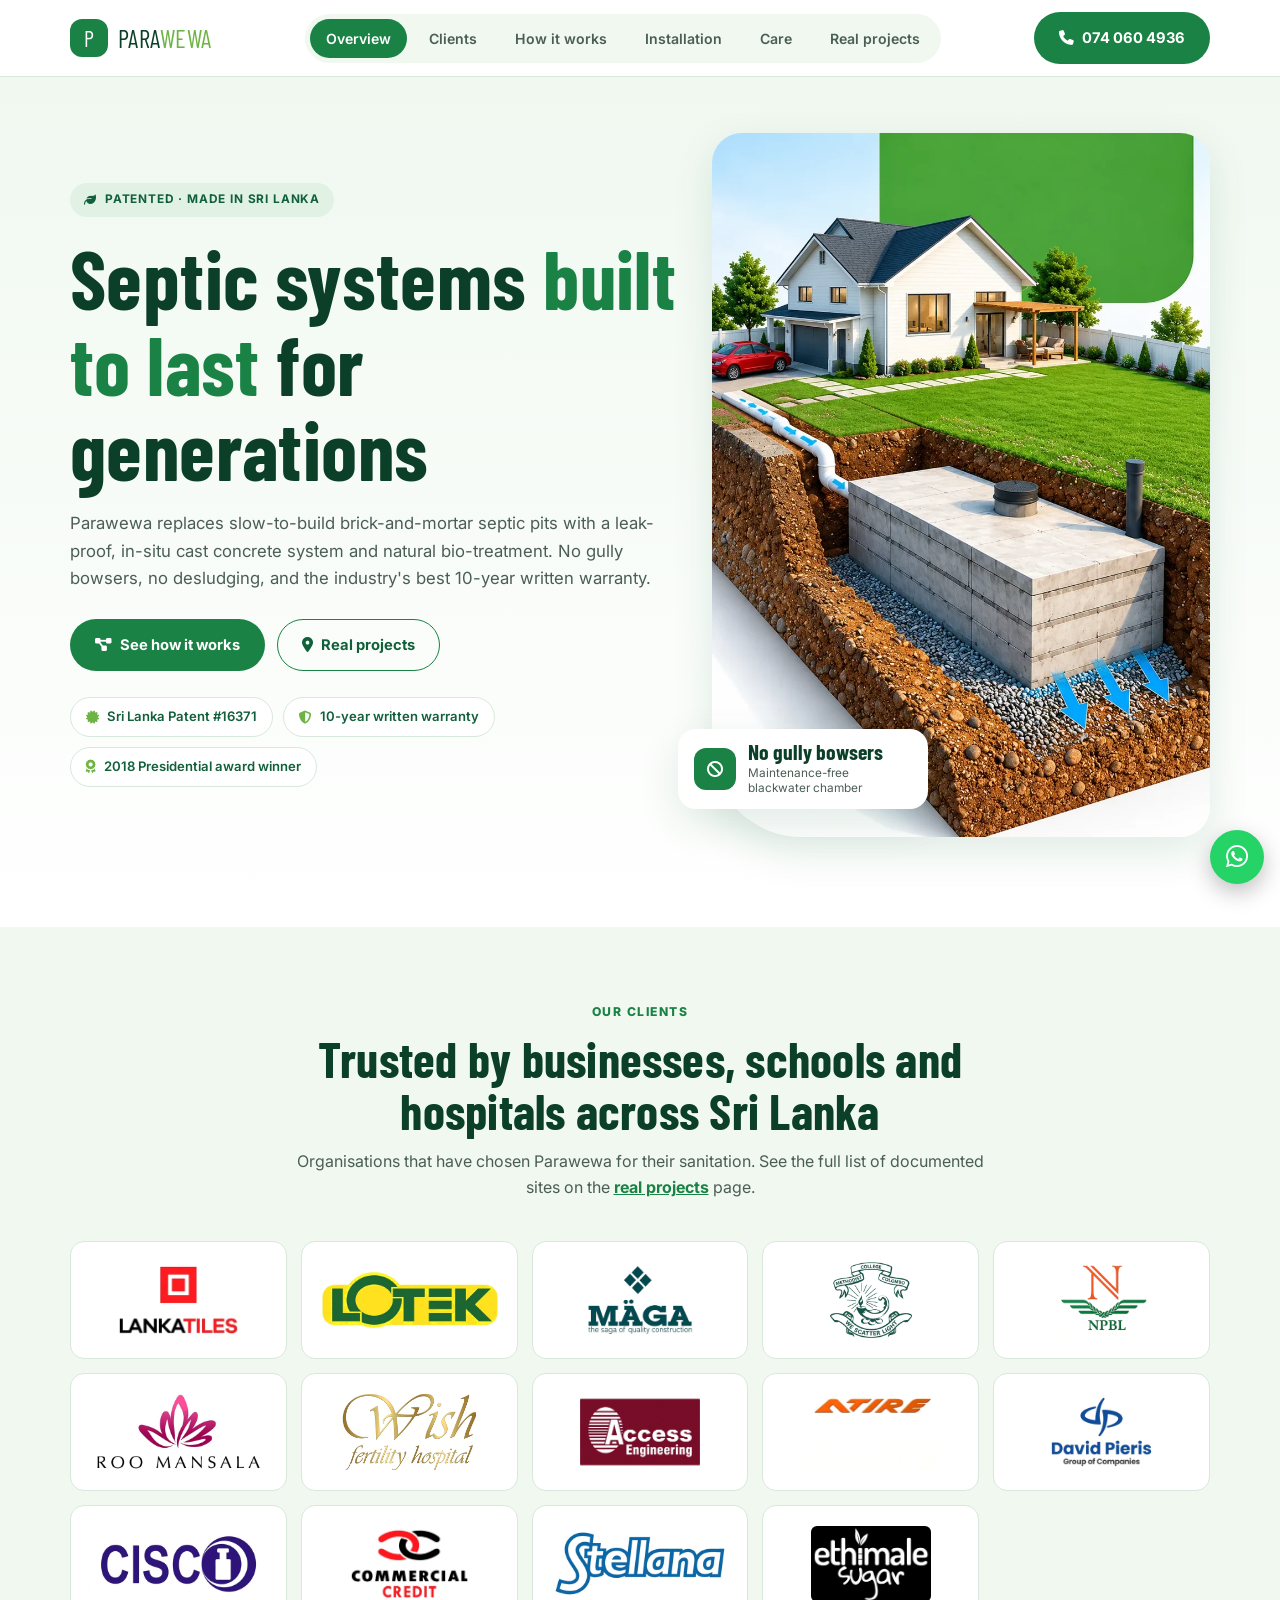
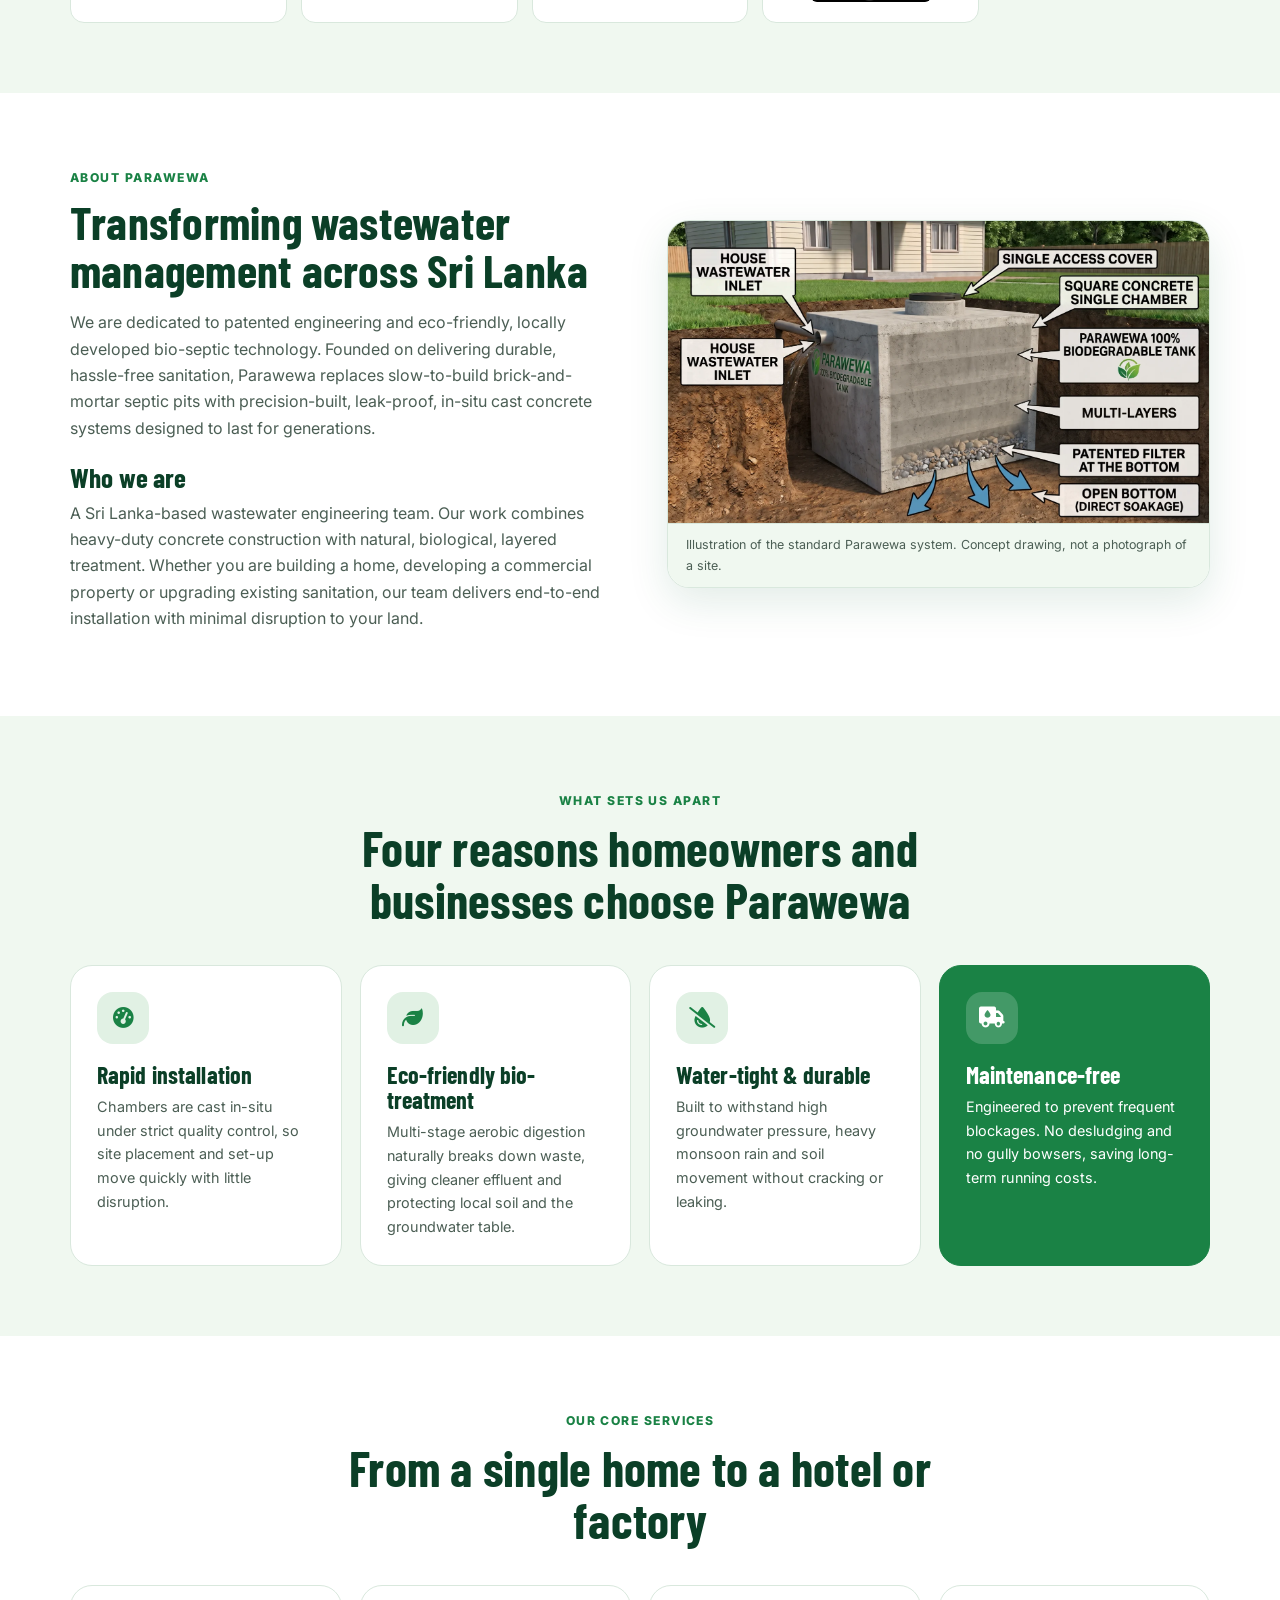
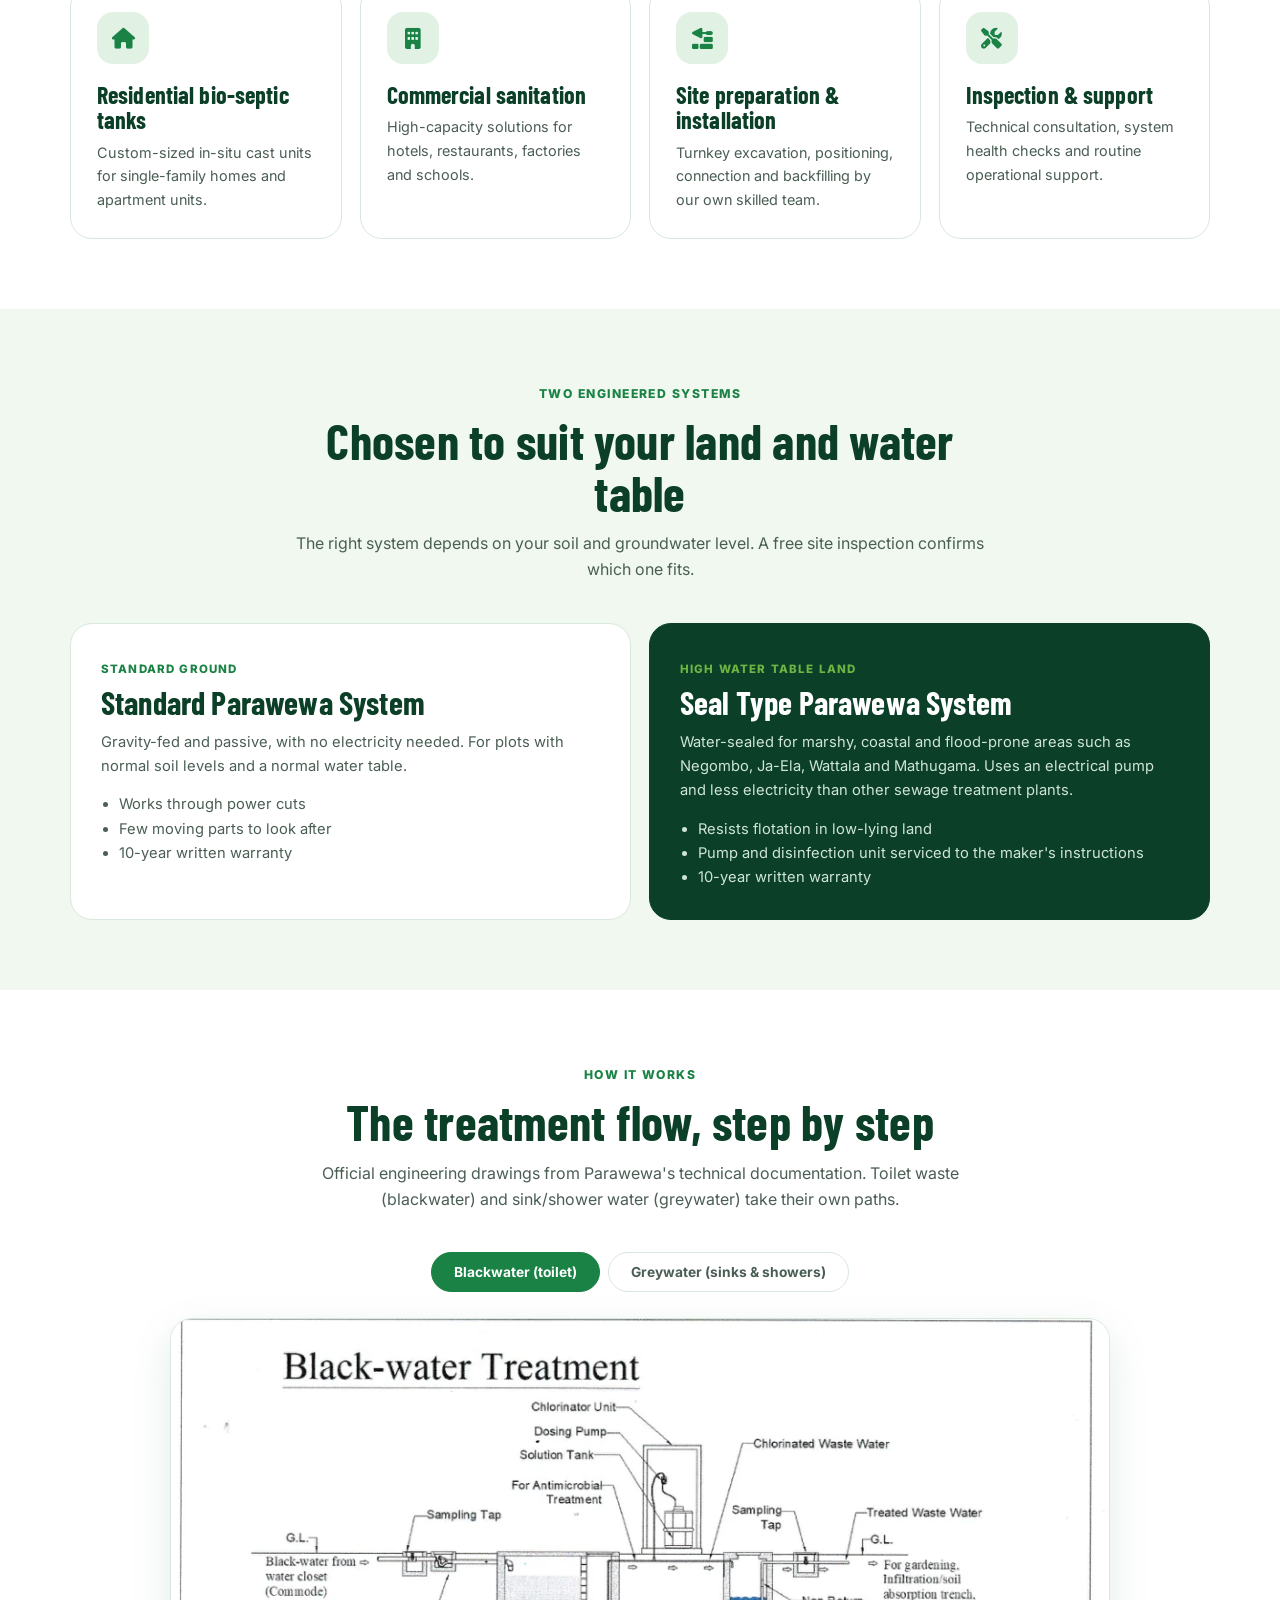
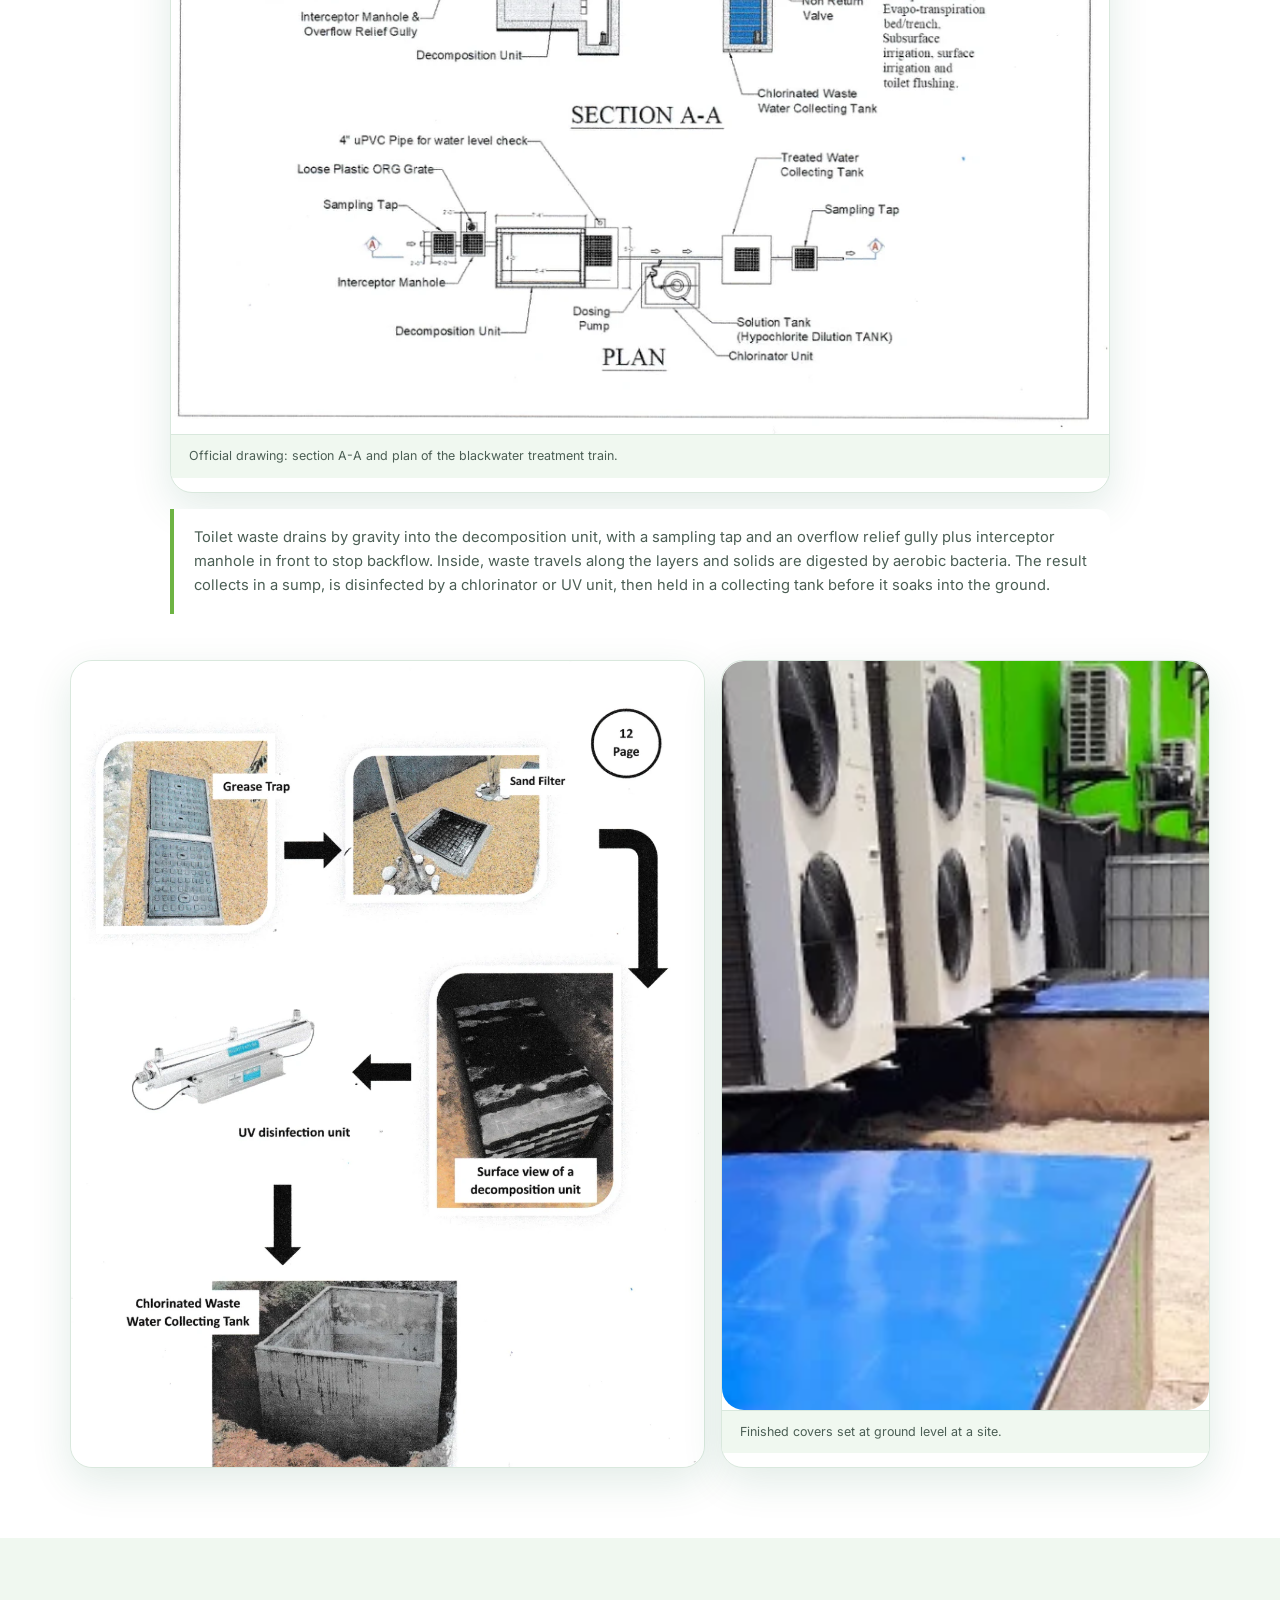
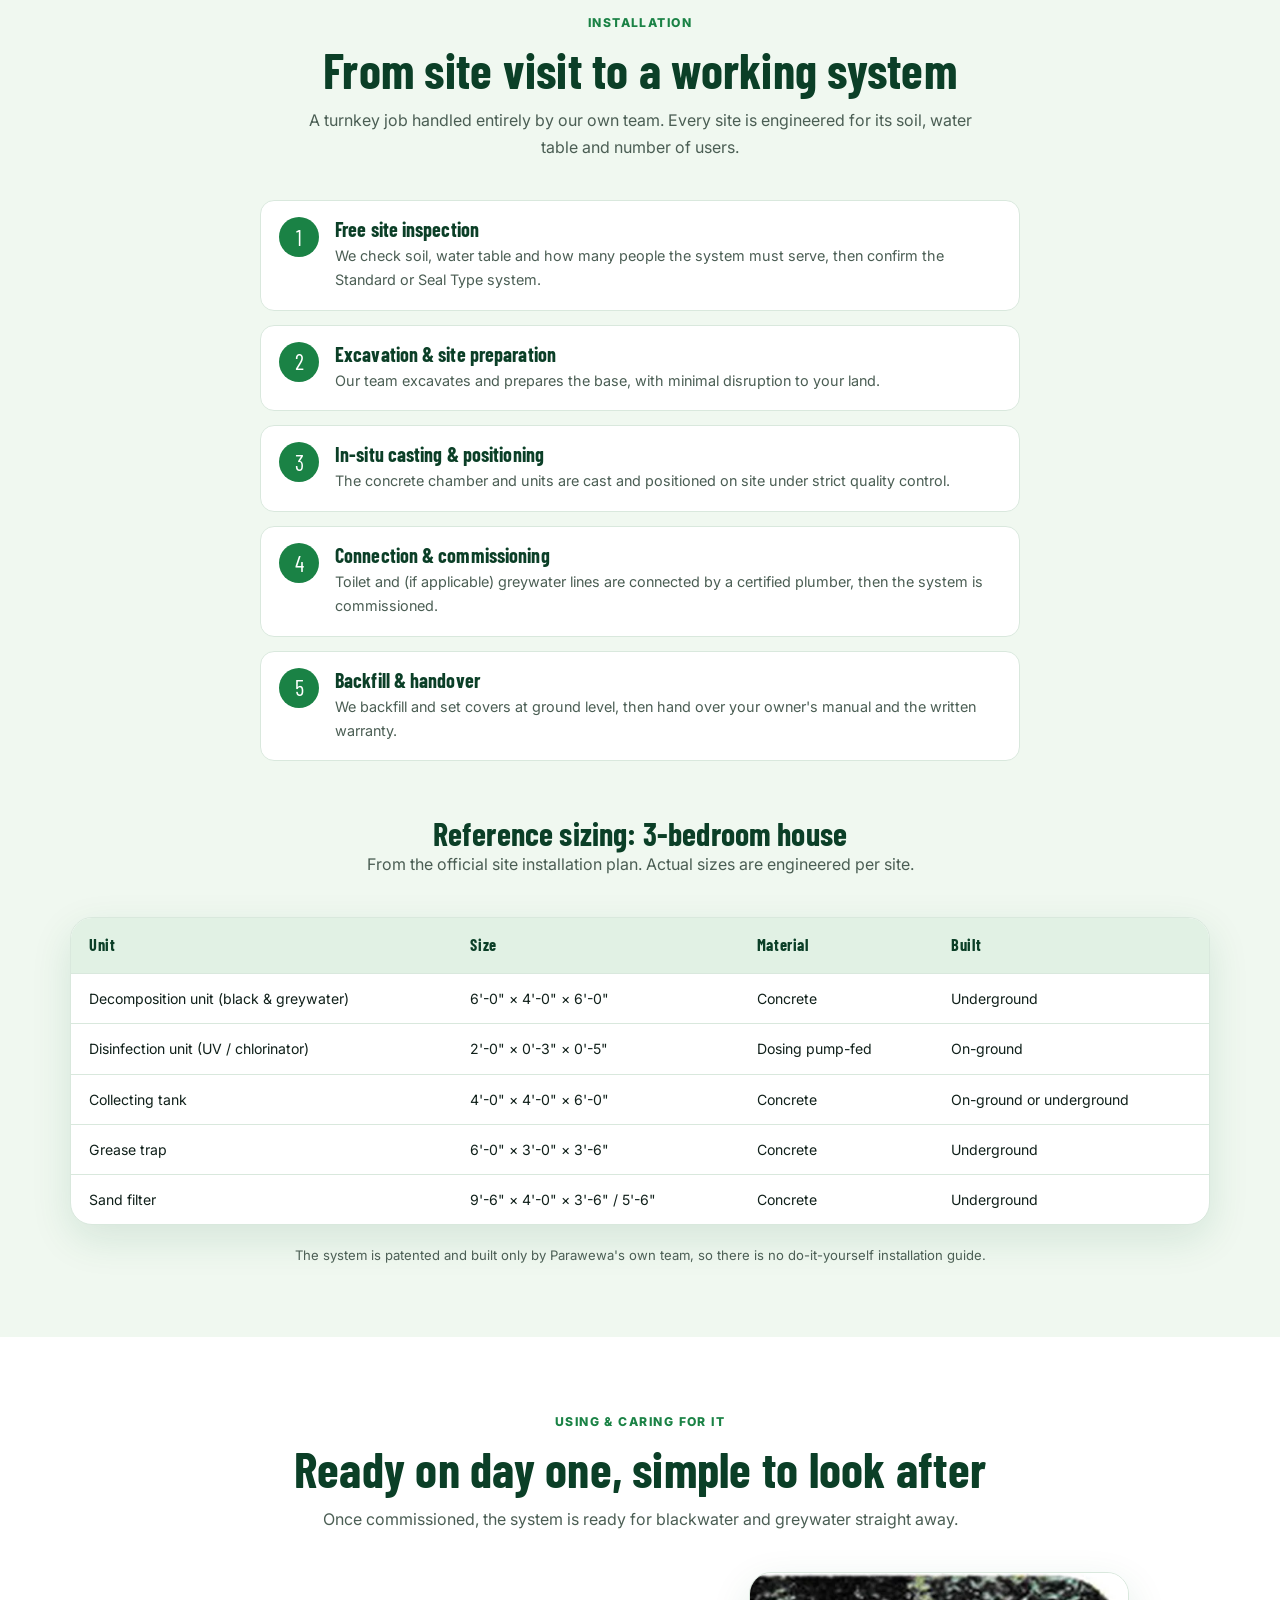
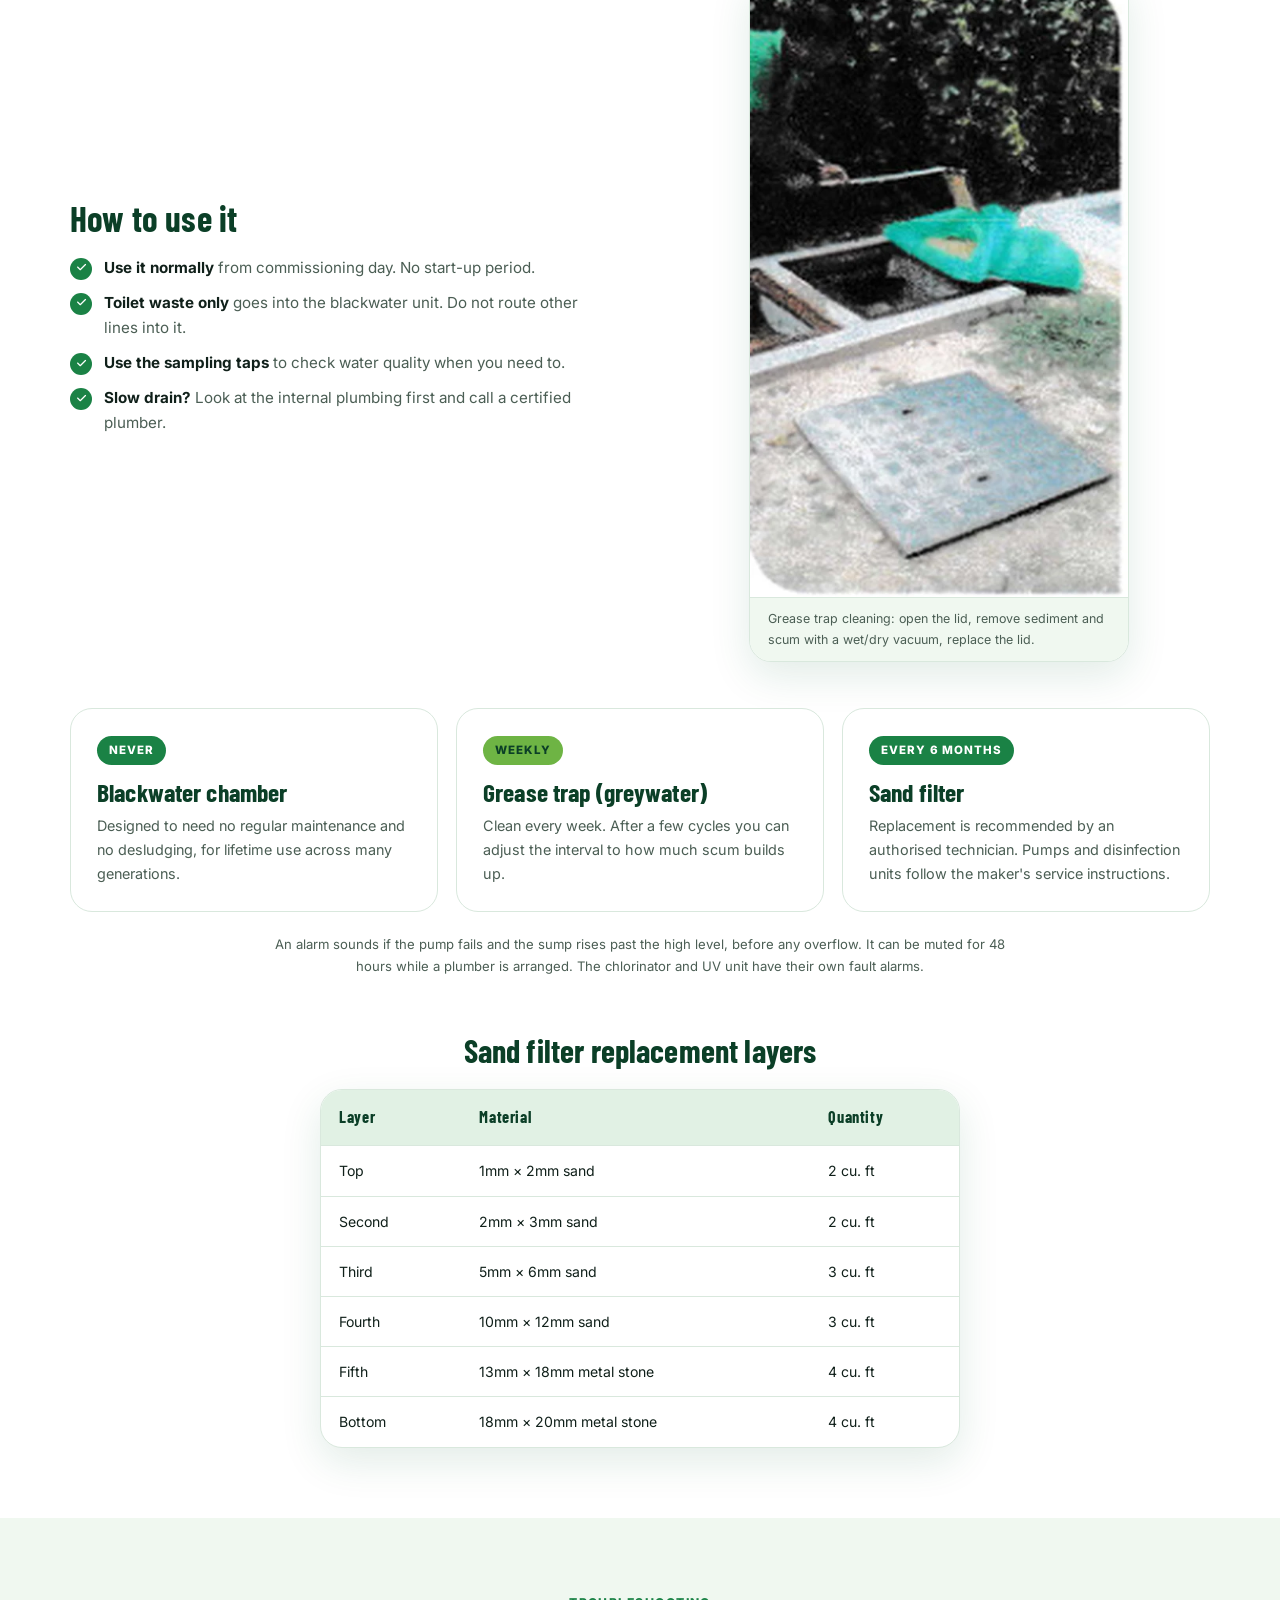
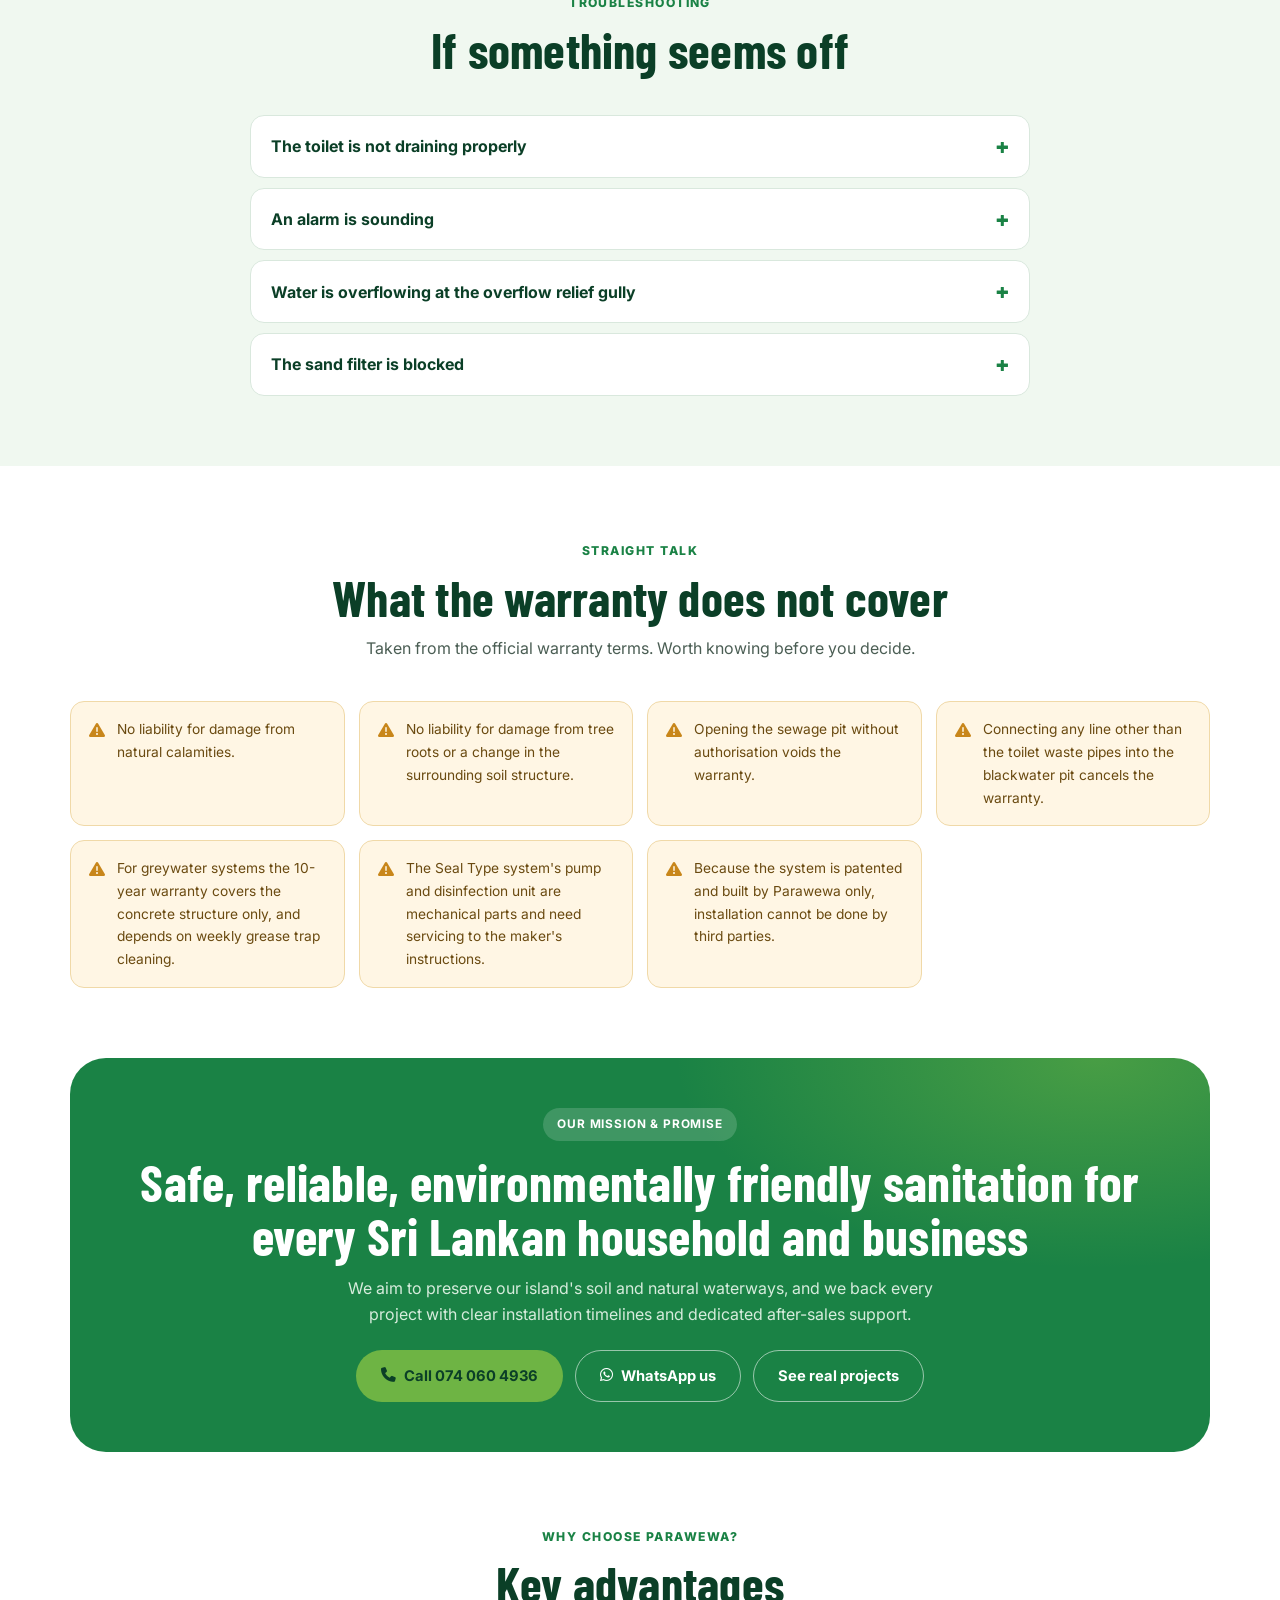
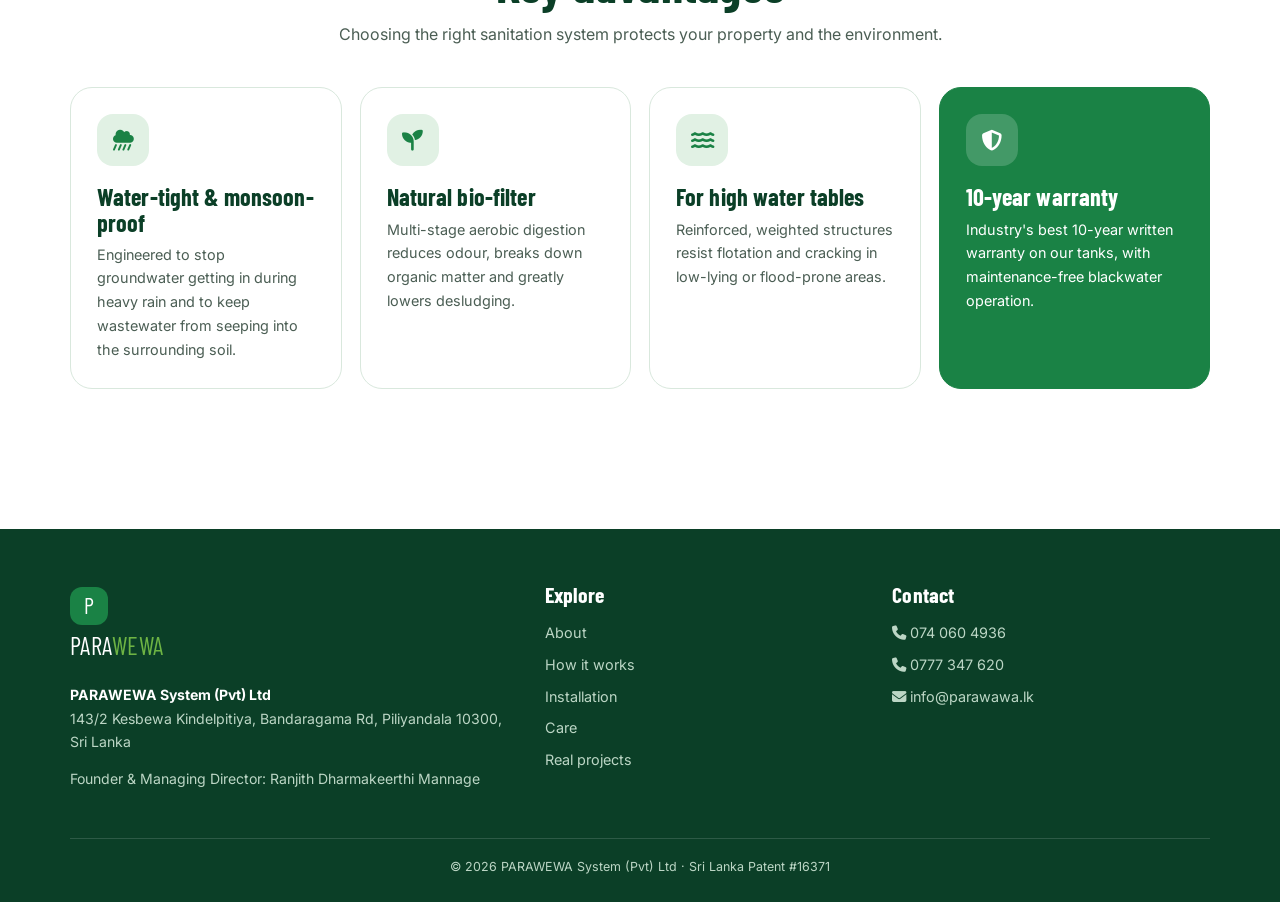
==== commit 174d58ea: "Add Our clients logo section to portfolio home and projects pages 14 client logos, trimmed and clean" ====
--- a/index.html
+++ b/index.html
@@ -22,6 +22,7 @@
     </a>
     <ul class="menu">
       <li><a class="current" href="index.html">Overview</a></li>
+      <li><a href="#clients">Clients</a></li>
       <li><a href="#how">How it works</a></li>
       <li><a href="#install">Installation</a></li>
       <li><a href="#care">Care</a></li>
@@ -32,6 +33,7 @@
   </div>
   <nav class="drawer" id="drawer">
     <a class="current" href="index.html">Overview</a>
+    <a href="#clients">Our clients</a>
     <a href="#how">How it works</a>
     <a href="#install">Installation</a>
     <a href="#care">Care &amp; maintenance</a>
@@ -65,6 +67,33 @@
         <div class="ic"><i class="fa-solid fa-ban"></i></div>
         <div><b>No gully bowsers</b><span>Maintenance-free blackwater chamber</span></div>
       </div>
+    </div>
+  </div>
+</section>
+
+<!-- CLIENTS -->
+<section class="section clients" id="clients">
+  <div class="wrap">
+    <div class="section-head reveal">
+      <span class="kicker">Our clients</span>
+      <h2>Trusted by businesses, schools and hospitals across Sri Lanka</h2>
+      <p>Organisations that have chosen Parawewa for their sanitation. See the full list of documented sites on the <a href="projects.html" style="color:var(--green);font-weight:700">real projects</a> page.</p>
+    </div>
+    <div class="logo-grid reveal">
+      <div class="logo-tile"><img src="assets/clients/lankatiles.webp" width="520" height="310" alt="LankaTiles" loading="lazy"></div>
+      <div class="logo-tile"><img src="assets/clients/lotek.webp" width="520" height="194" alt="Lotek" loading="lazy"></div>
+      <div class="logo-tile"><img src="assets/clients/maga.webp" width="520" height="366" alt="Maga, the saga of quality construction" loading="lazy"></div>
+      <div class="logo-tile"><img src="assets/clients/methodist-college-colombo.webp" width="520" height="484" alt="Methodist College Colombo" loading="lazy"></div>
+      <div class="logo-tile"><img src="assets/clients/npbl.webp" width="520" height="409" alt="NPBL" loading="lazy"></div>
+      <div class="logo-tile"><img src="assets/clients/roo-mansala.webp" width="520" height="226" alt="Roo Mansala" loading="lazy"></div>
+      <div class="logo-tile"><img src="assets/clients/wish-fertility-hospital.webp" width="520" height="296" alt="Wish Fertility Hospital" loading="lazy"></div>
+      <div class="logo-tile"><img src="assets/clients/access-engineering.webp" width="520" height="330" alt="Access Engineering" loading="lazy"></div>
+      <div class="logo-tile"><img src="assets/clients/atire.webp" width="520" height="307" alt="Atire" loading="lazy"></div>
+      <div class="logo-tile"><img src="assets/clients/david-pieris.webp" width="520" height="368" alt="David Pieris Group of Companies" loading="lazy"></div>
+      <div class="logo-tile"><img src="assets/clients/cisco.webp" width="520" height="178" alt="Cisco" loading="lazy"></div>
+      <div class="logo-tile"><img src="assets/clients/commercial-credit.webp" width="520" height="317" alt="Commercial Credit" loading="lazy"></div>
+      <div class="logo-tile"><img src="assets/clients/stellana.webp" width="520" height="214" alt="Stellana" loading="lazy"></div>
+      <div class="logo-tile"><img src="assets/clients/ethimale-sugar.webp" width="520" height="329" alt="Ethimale Sugar" loading="lazy"></div>
     </div>
   </div>
 </section>
--- a/style.css
+++ b/style.css
@@ -227,3 +227,13 @@
 .reveal { opacity: 0; transform: translateY(18px); transition: opacity .5s ease, transform .5s ease; }
 .reveal.in { opacity: 1; transform: none; }
 @media (prefers-reduced-motion: reduce) { .reveal { opacity: 1; transform: none; transition: none; } html { scroll-behavior: auto; } }
+
+/* ---------- client logos ---------- */
+.clients { background: var(--mint); }
+.logo-grid { display: grid; grid-template-columns: repeat(2, 1fr); gap: 14px; }
+@media (min-width: 560px) { .logo-grid { grid-template-columns: repeat(3, 1fr); } }
+@media (min-width: 860px) { .logo-grid { grid-template-columns: repeat(4, 1fr); } }
+@media (min-width: 1080px) { .logo-grid { grid-template-columns: repeat(5, 1fr); } }
+.logo-tile { background: #fff; border: 1px solid var(--line); border-radius: var(--radius-sm); height: 118px; display: grid; place-items: center; padding: 16px; transition: transform .2s, box-shadow .2s; }
+.logo-tile:hover { transform: translateY(-3px); box-shadow: var(--shadow); }
+.logo-tile img { max-height: 76px; max-width: 100%; width: auto; object-fit: contain; mix-blend-mode: multiply; border-radius: 6px; }
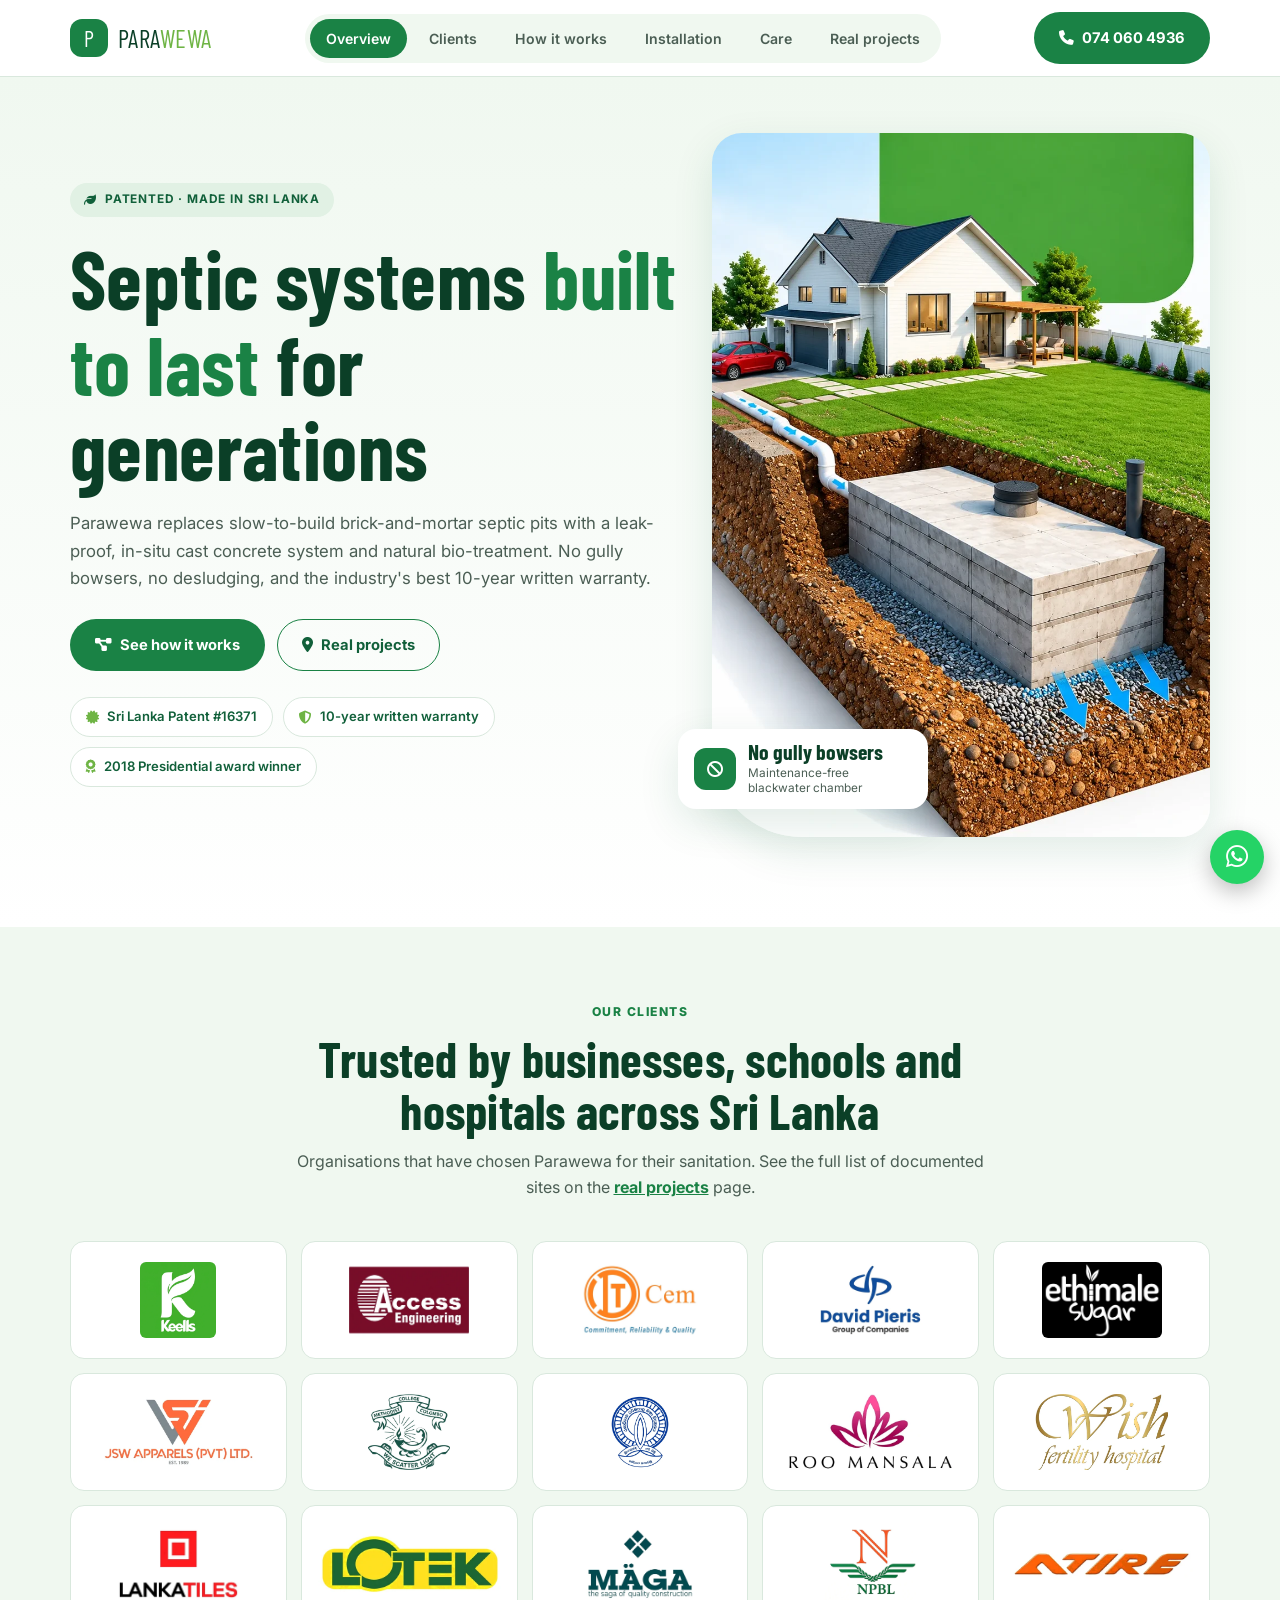
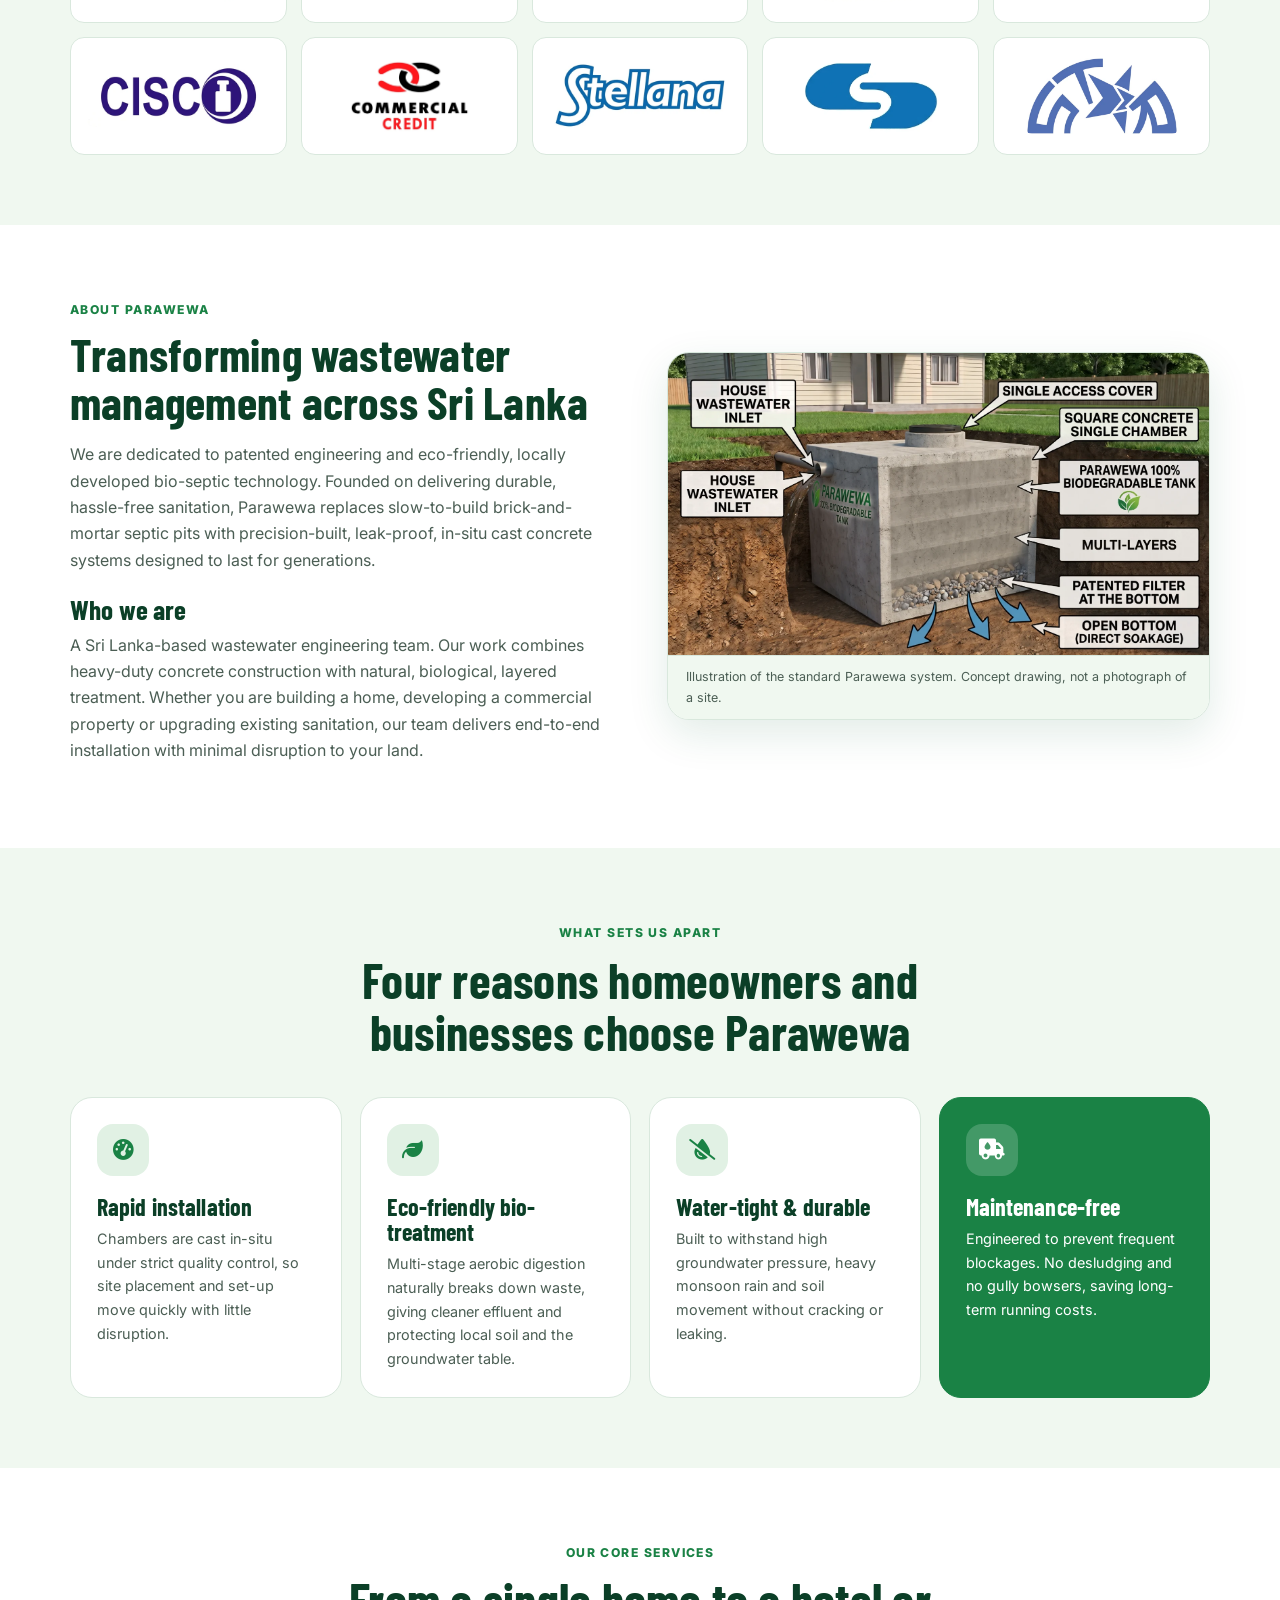
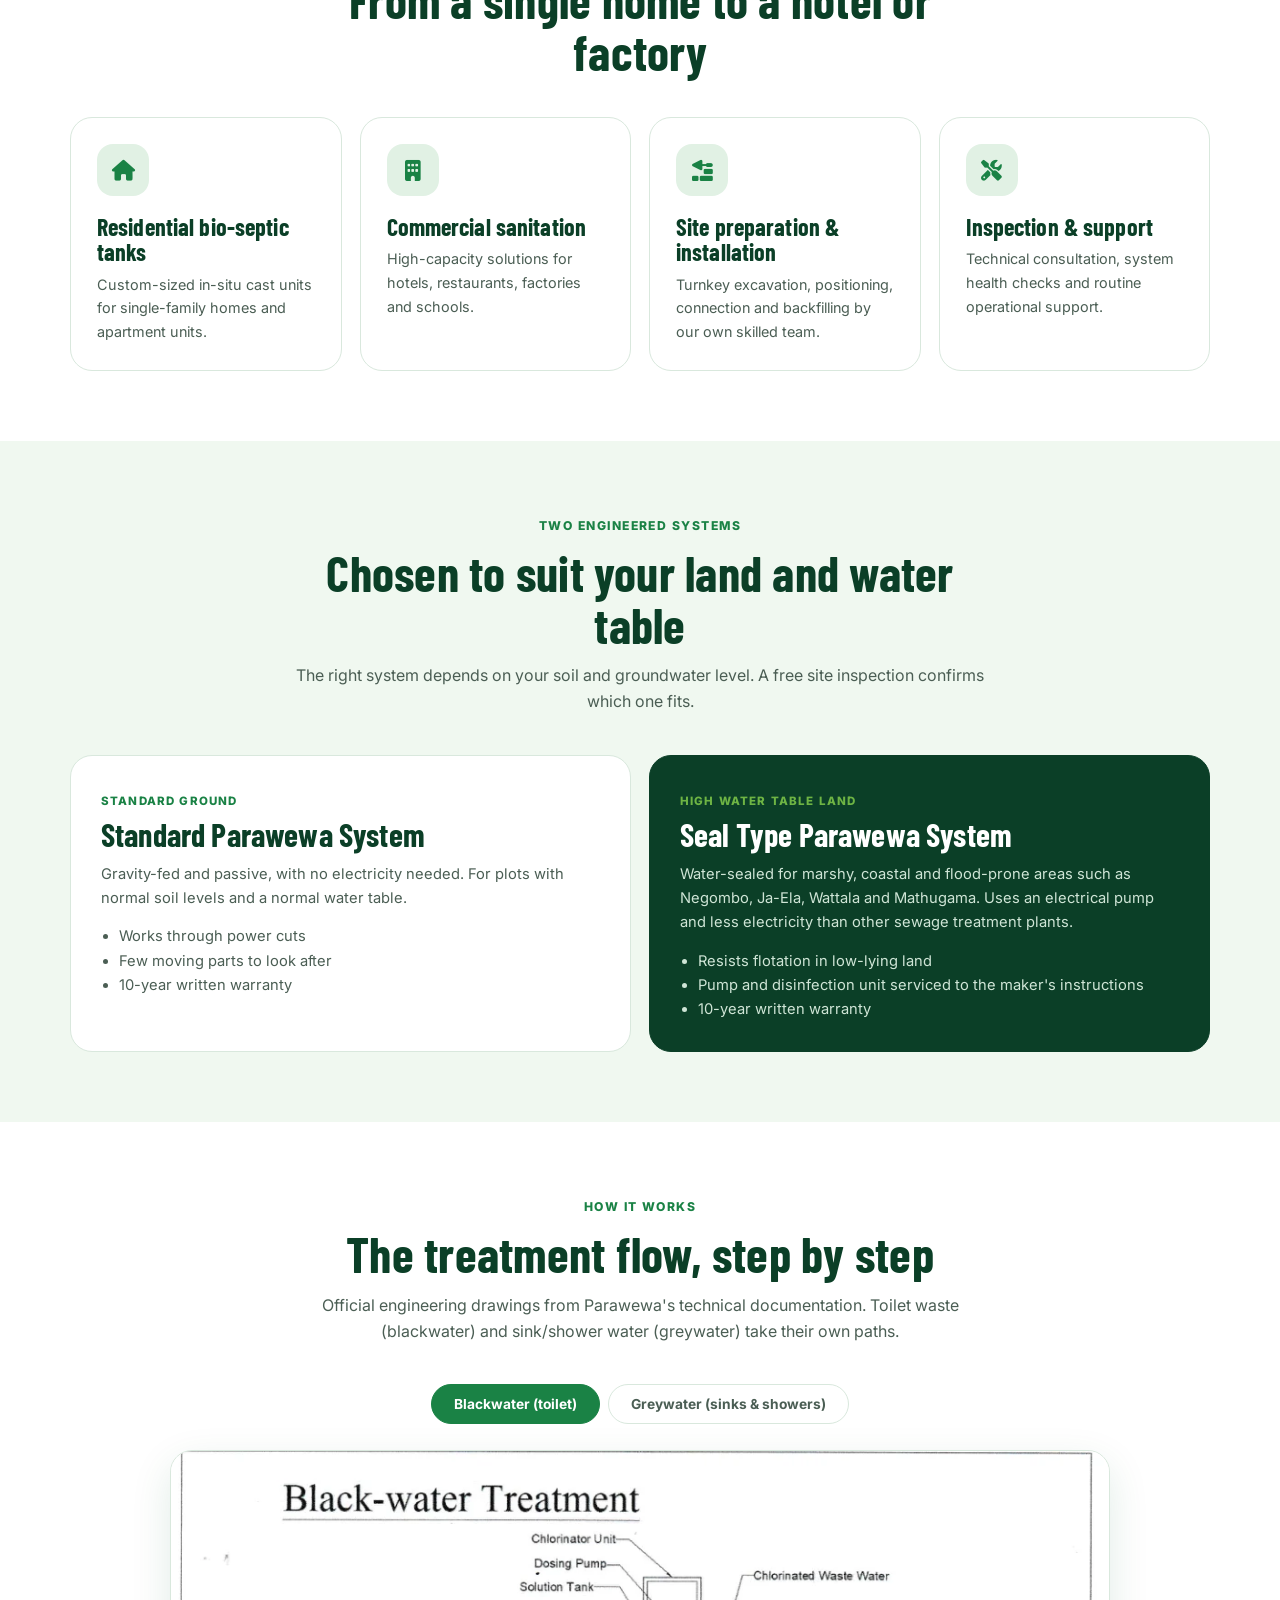
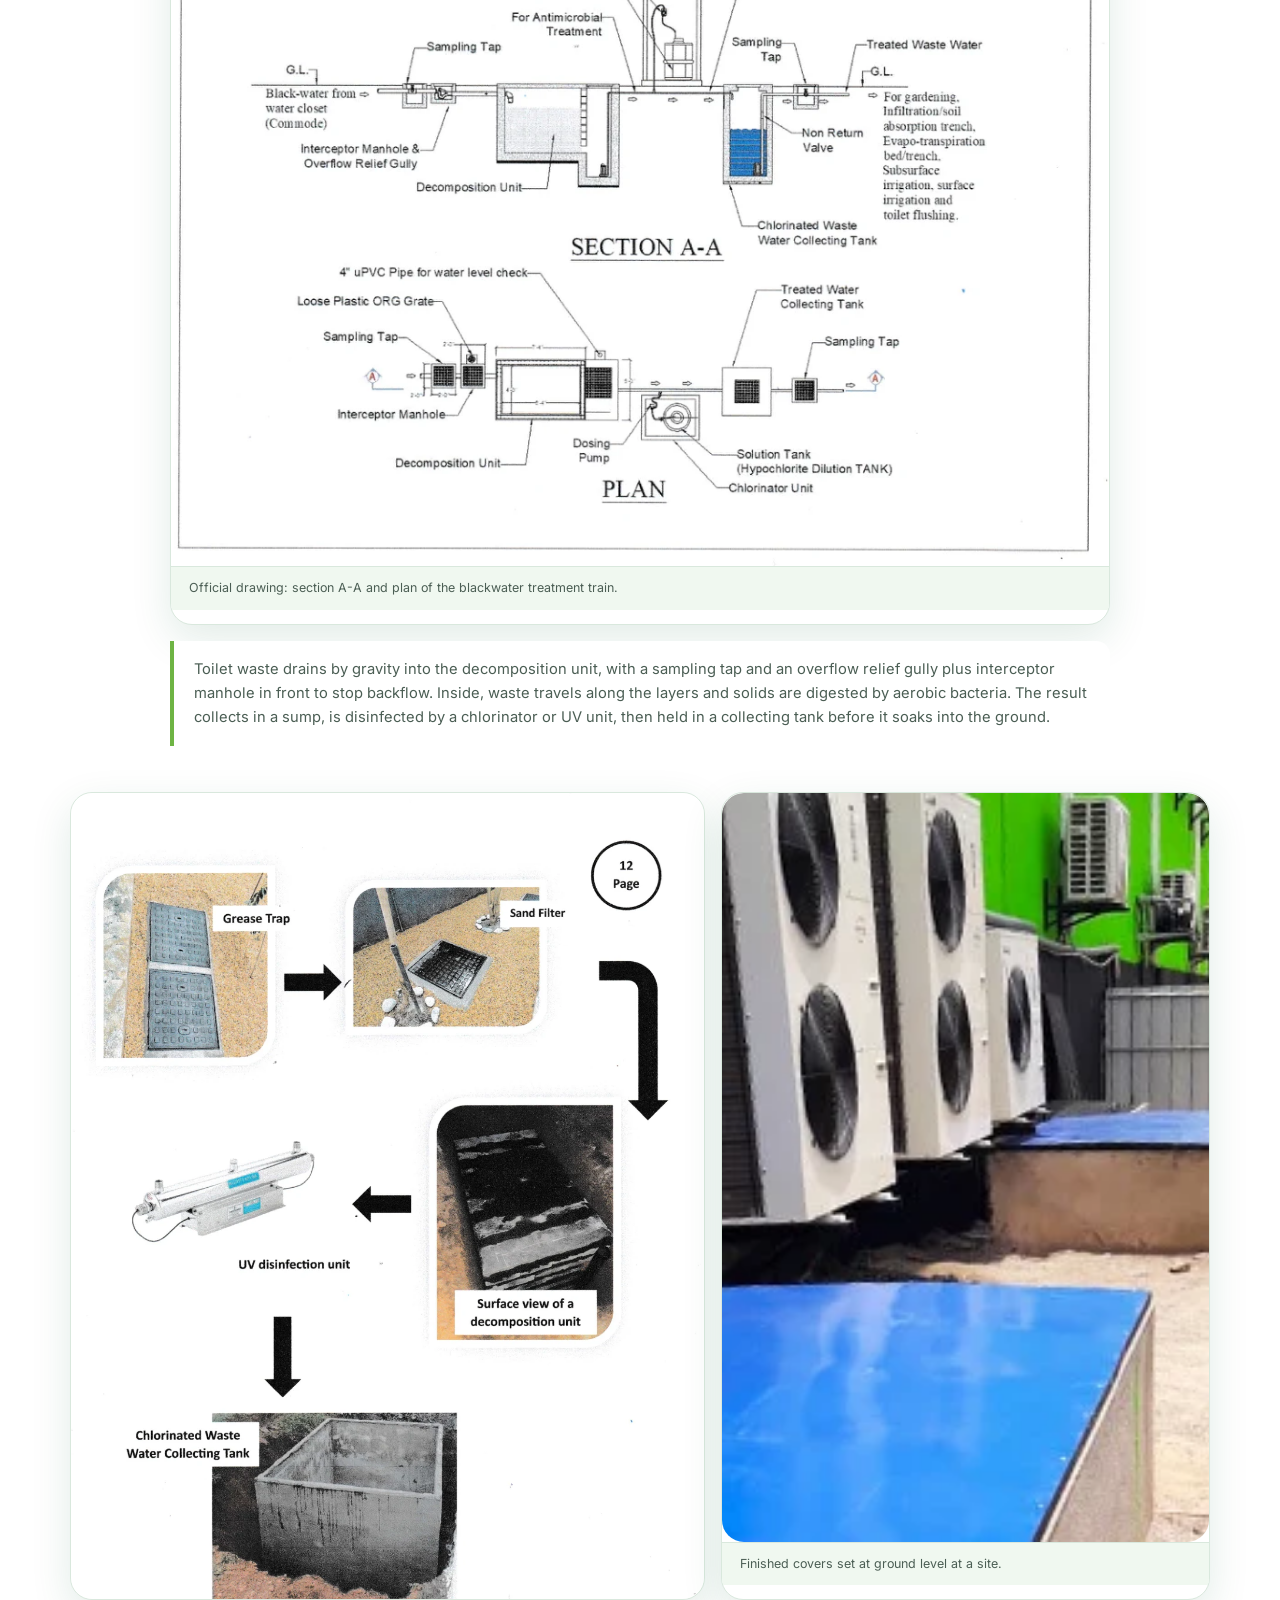
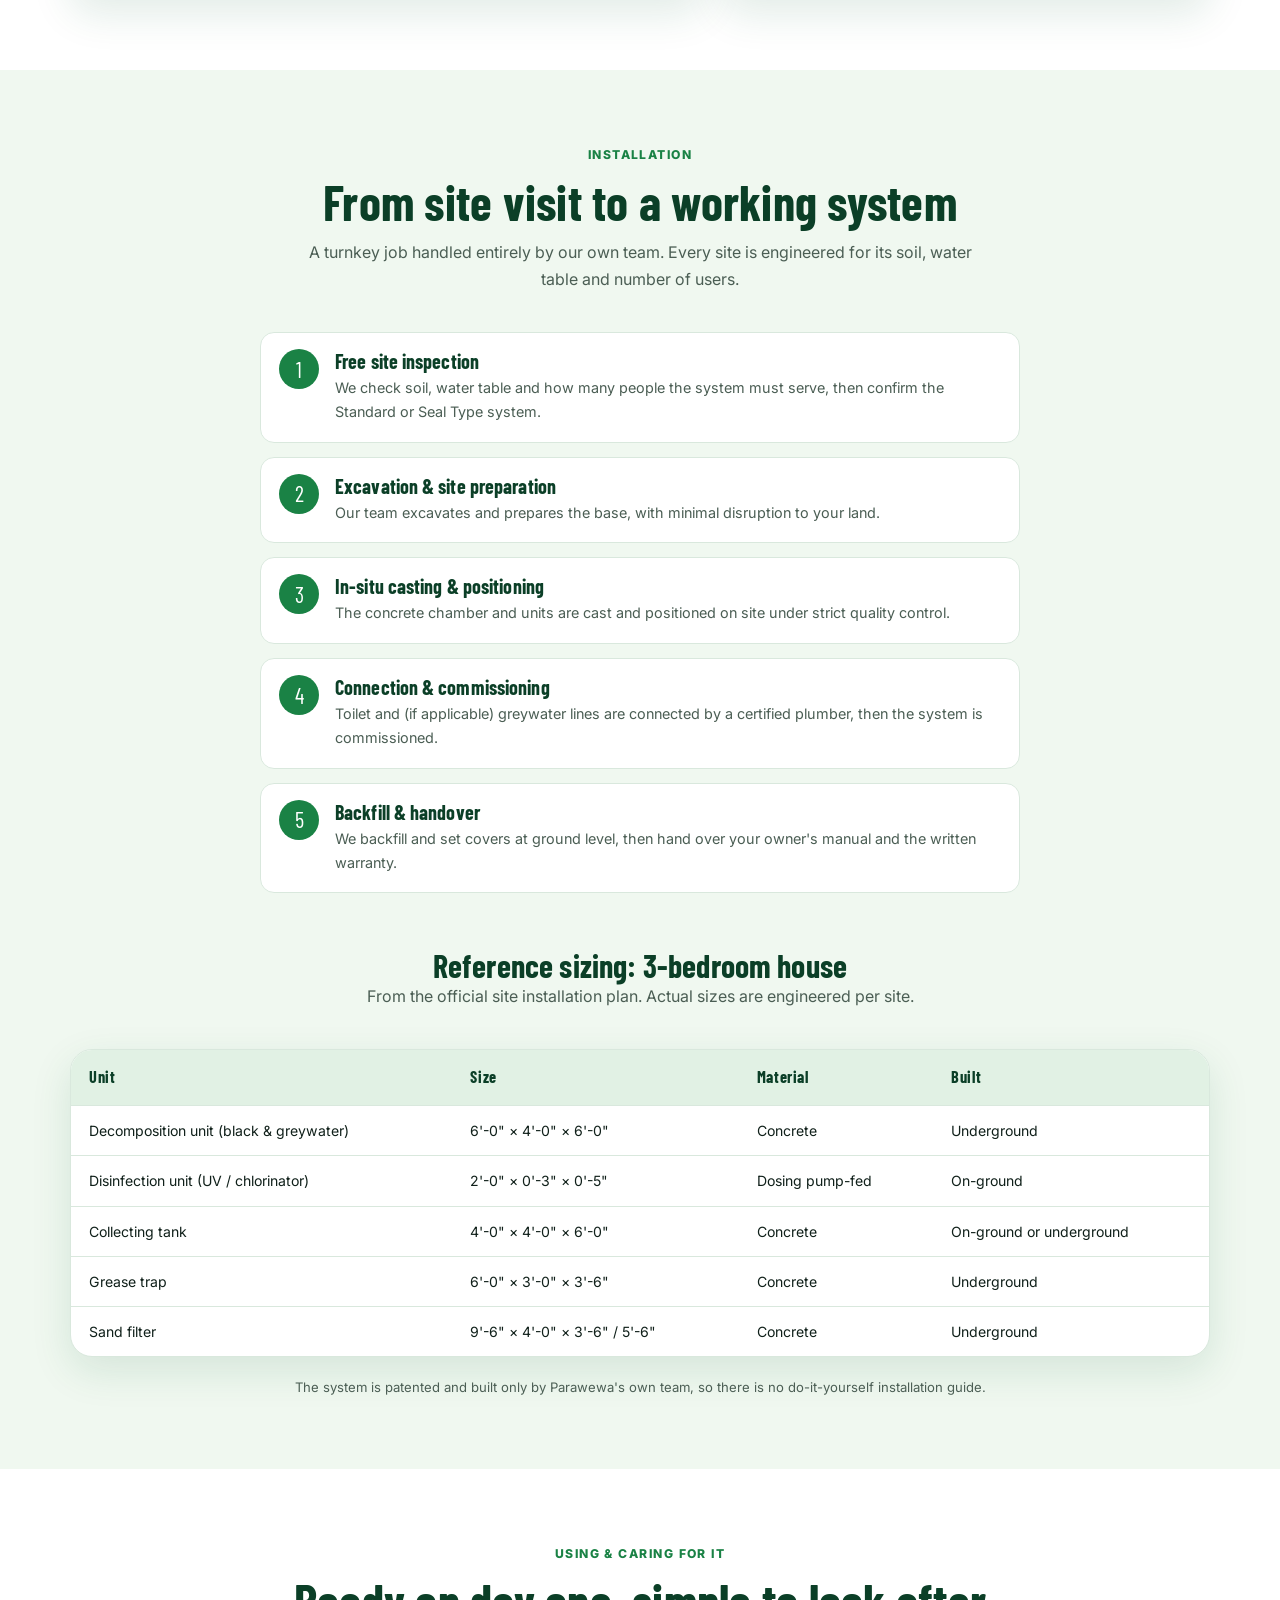
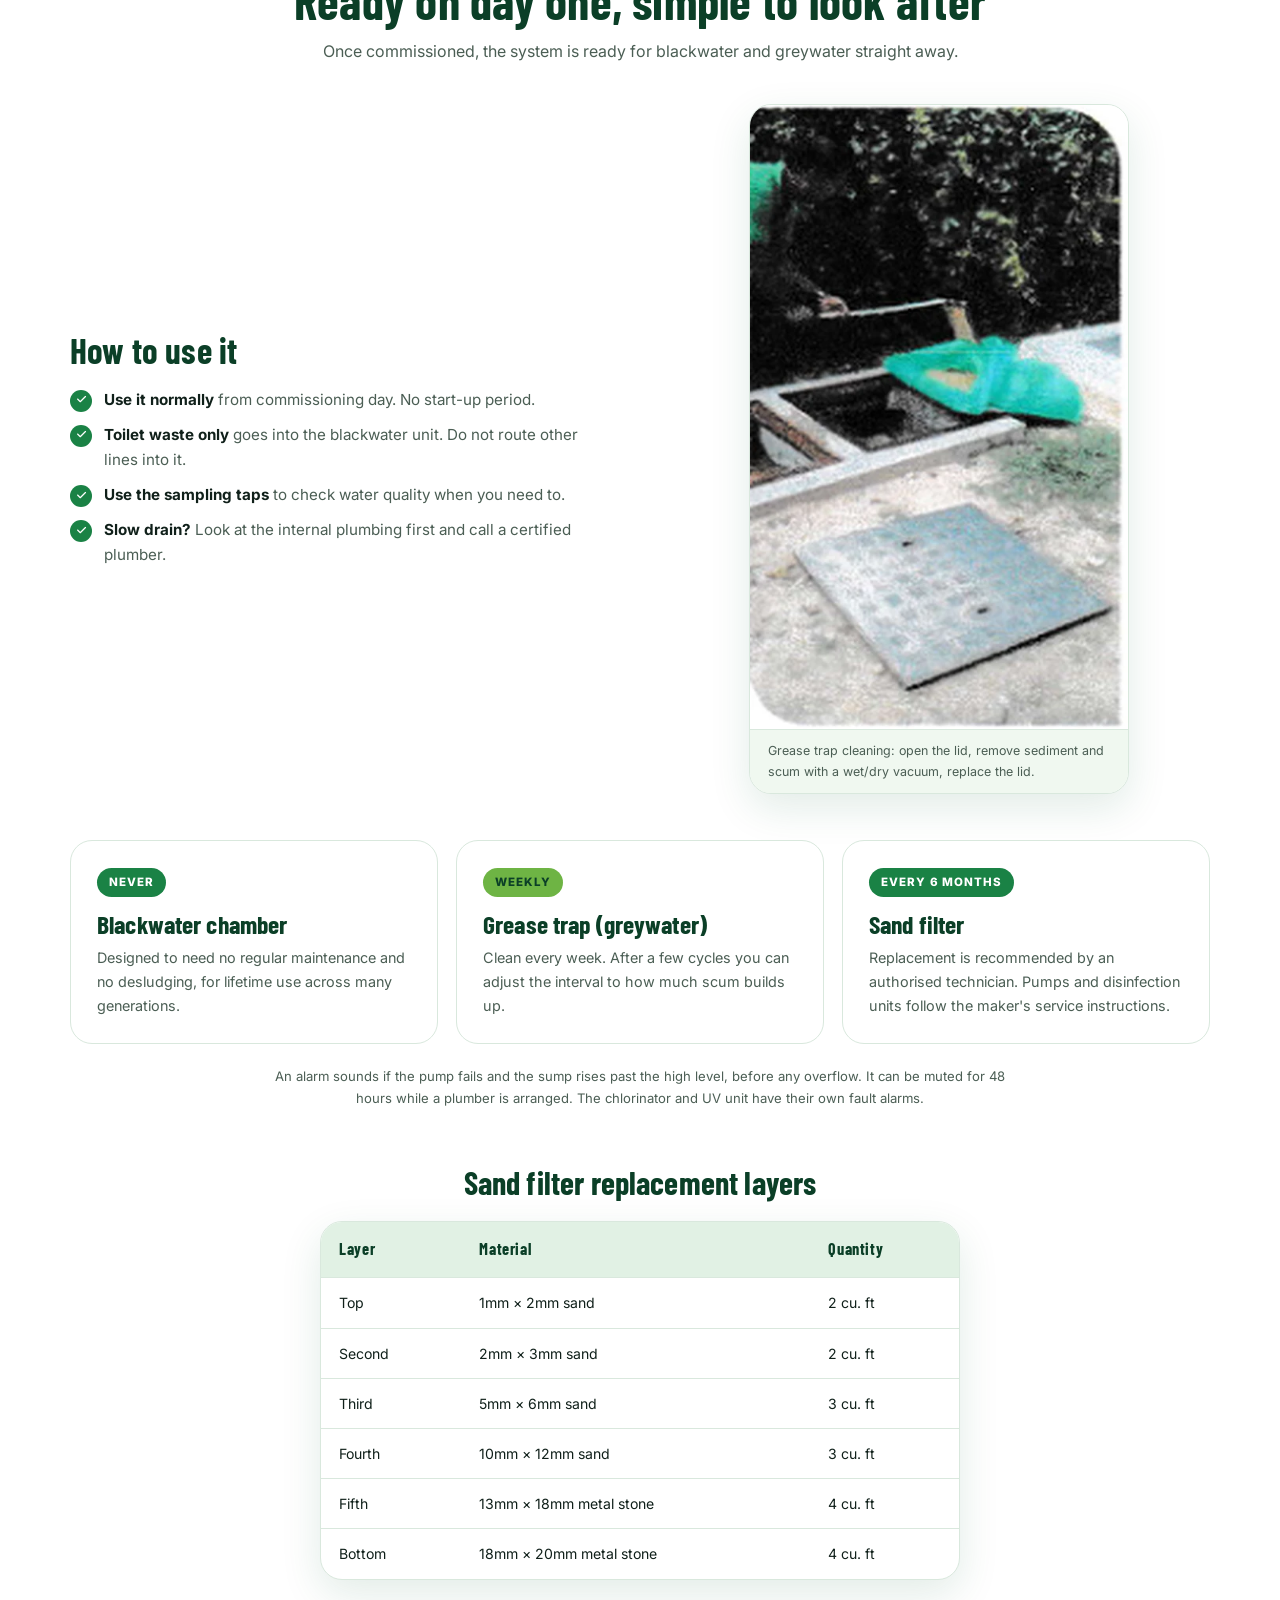
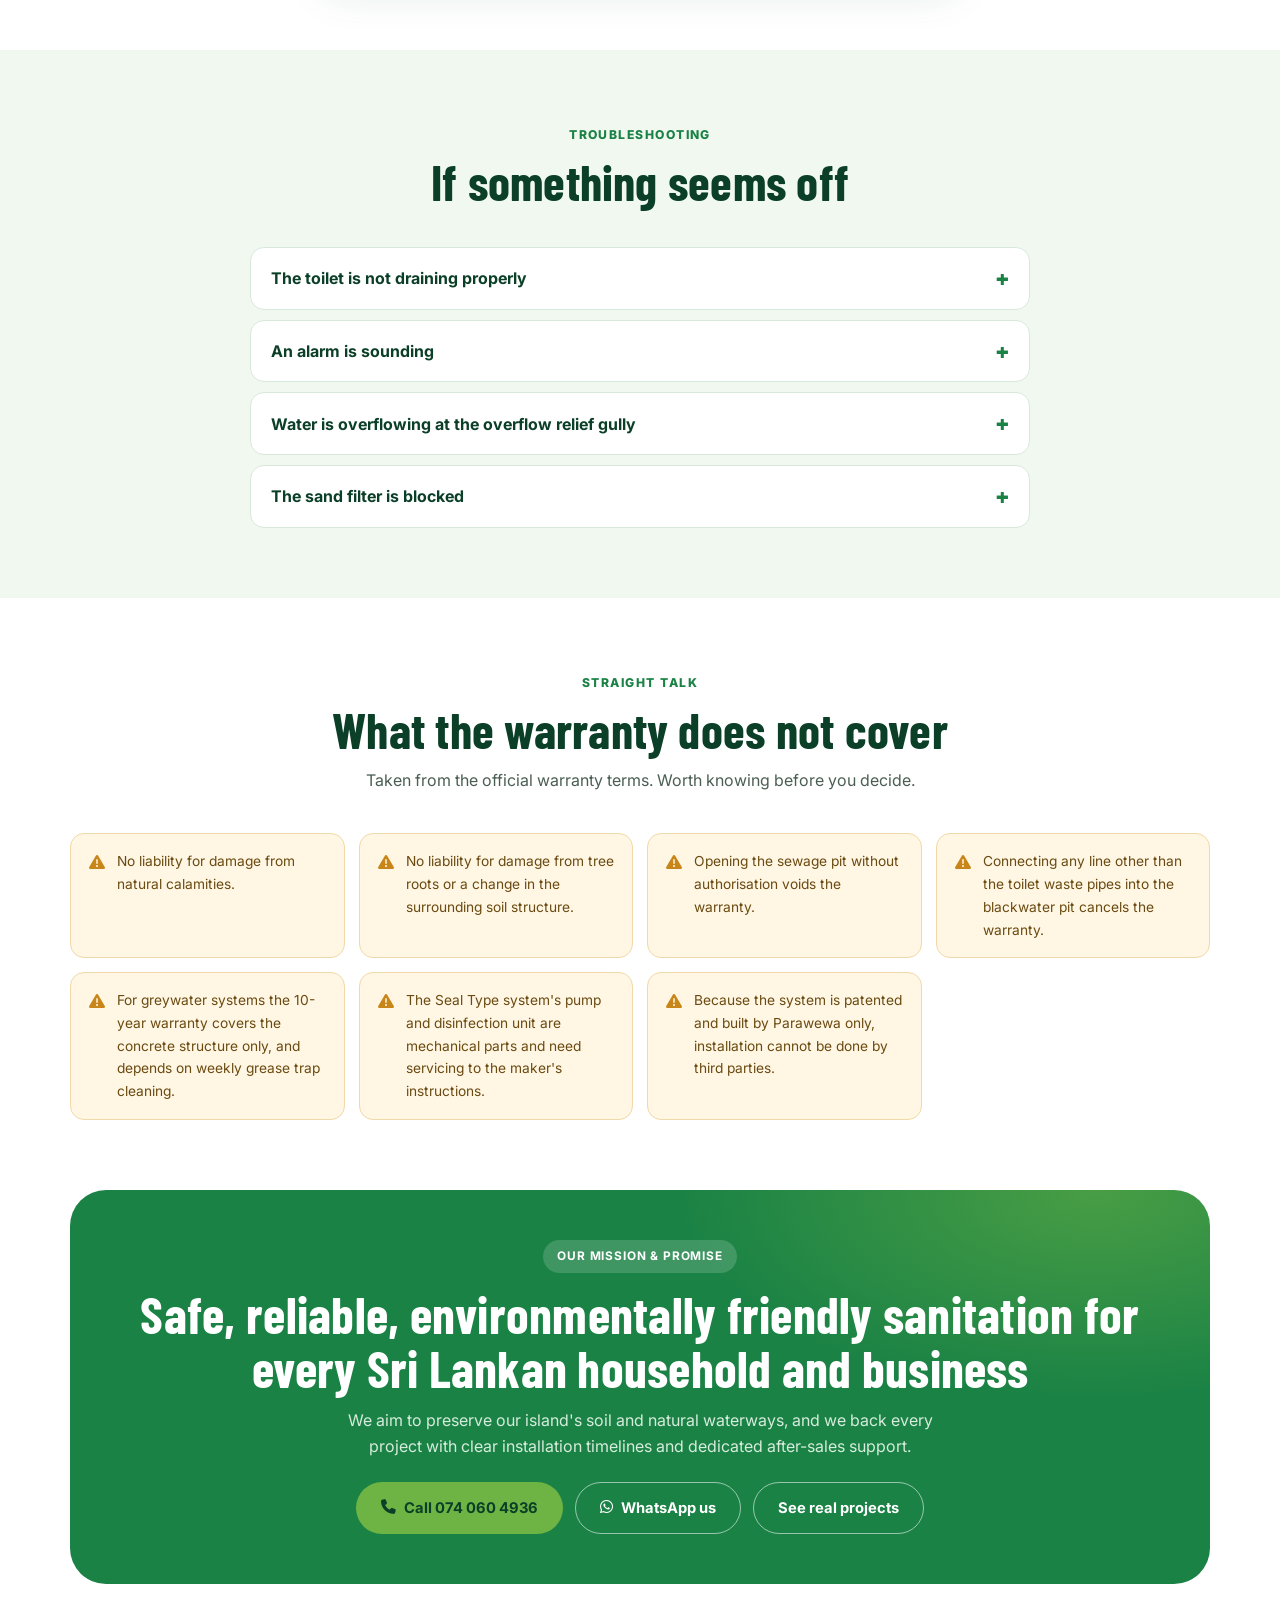
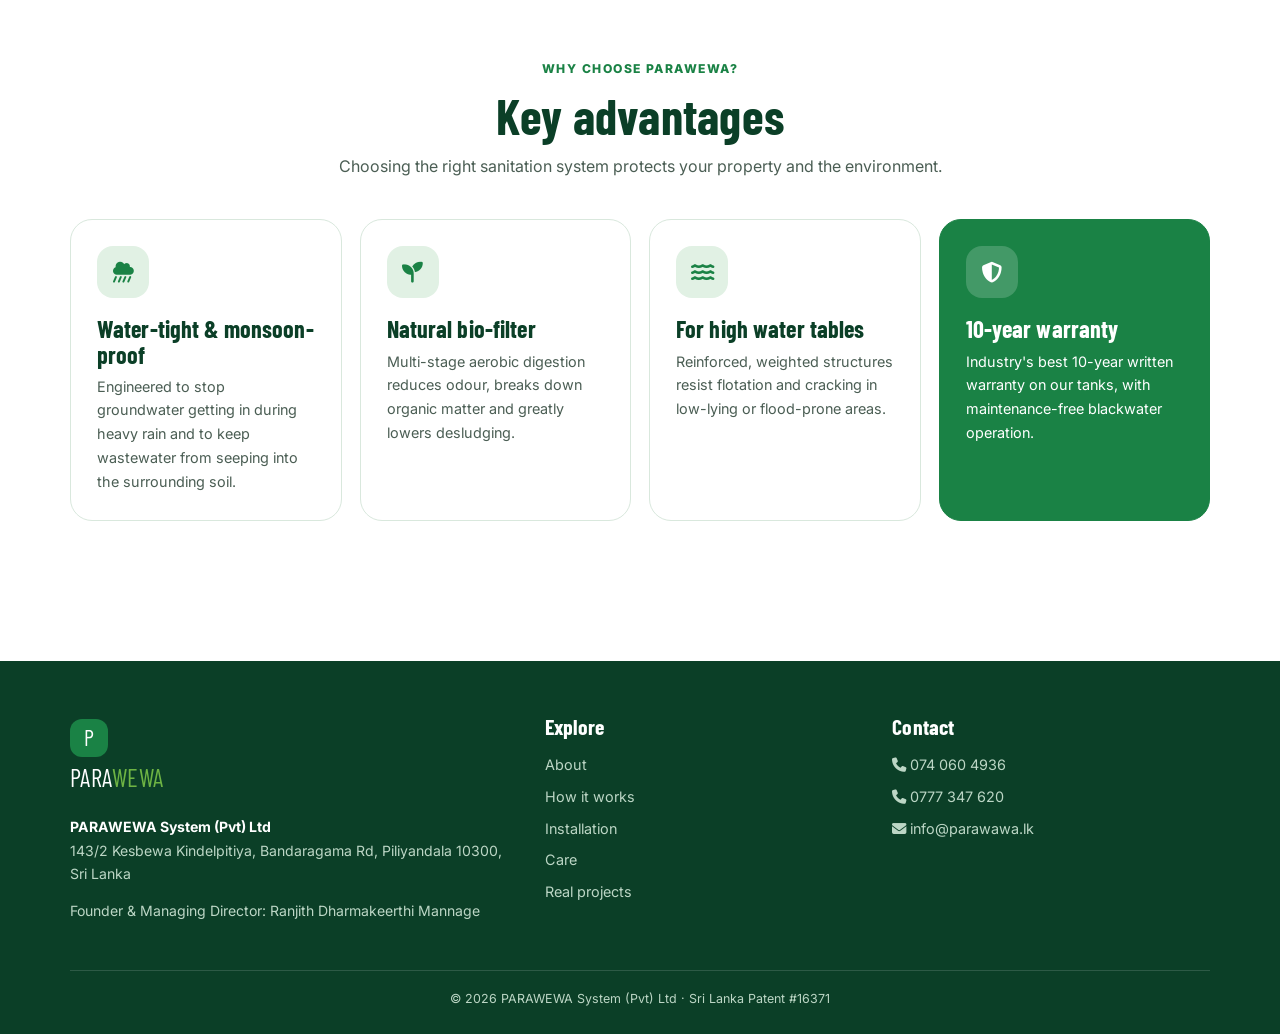
==== commit e12e5dd3: "Add six more client logos and order the grid by prominence Keells, ITD Cementation, JSW Apparels, Ko" ====
--- a/index.html
+++ b/index.html
@@ -80,20 +80,26 @@
       <p>Organisations that have chosen Parawewa for their sanitation. See the full list of documented sites on the <a href="projects.html" style="color:var(--green);font-weight:700">real projects</a> page.</p>
     </div>
     <div class="logo-grid reveal">
+      <div class="logo-tile"><img src="assets/clients/keells.webp" width="520" height="520" alt="Keells" loading="lazy"></div>
+      <div class="logo-tile"><img src="assets/clients/access-engineering.webp" width="520" height="330" alt="Access Engineering" loading="lazy"></div>
+      <div class="logo-tile"><img src="assets/clients/itd-cementation.webp" width="520" height="332" alt="ITD Cementation" loading="lazy"></div>
+      <div class="logo-tile"><img src="assets/clients/david-pieris.webp" width="520" height="368" alt="David Pieris Group of Companies" loading="lazy"></div>
+      <div class="logo-tile"><img src="assets/clients/ethimale-sugar.webp" width="520" height="329" alt="Ethimale Sugar" loading="lazy"></div>
+      <div class="logo-tile"><img src="assets/clients/jsw-apparels.webp" width="520" height="249" alt="JSW Apparels (Pvt) Ltd" loading="lazy"></div>
+      <div class="logo-tile"><img src="assets/clients/methodist-college-colombo.webp" width="520" height="484" alt="Methodist College Colombo" loading="lazy"></div>
+      <div class="logo-tile"><img src="assets/clients/kottawa-dharmapala-vidyalaya.webp" width="427" height="520" alt="Kottawa Dharmapala Maha Vidyalaya" loading="lazy"></div>
+      <div class="logo-tile"><img src="assets/clients/roo-mansala.webp" width="520" height="226" alt="Roo Mansala" loading="lazy"></div>
+      <div class="logo-tile"><img src="assets/clients/wish-fertility-hospital.webp" width="520" height="296" alt="Wish Fertility Hospital" loading="lazy"></div>
       <div class="logo-tile"><img src="assets/clients/lankatiles.webp" width="520" height="310" alt="LankaTiles" loading="lazy"></div>
       <div class="logo-tile"><img src="assets/clients/lotek.webp" width="520" height="194" alt="Lotek" loading="lazy"></div>
       <div class="logo-tile"><img src="assets/clients/maga.webp" width="520" height="366" alt="Maga, the saga of quality construction" loading="lazy"></div>
-      <div class="logo-tile"><img src="assets/clients/methodist-college-colombo.webp" width="520" height="484" alt="Methodist College Colombo" loading="lazy"></div>
       <div class="logo-tile"><img src="assets/clients/npbl.webp" width="520" height="409" alt="NPBL" loading="lazy"></div>
-      <div class="logo-tile"><img src="assets/clients/roo-mansala.webp" width="520" height="226" alt="Roo Mansala" loading="lazy"></div>
-      <div class="logo-tile"><img src="assets/clients/wish-fertility-hospital.webp" width="520" height="296" alt="Wish Fertility Hospital" loading="lazy"></div>
-      <div class="logo-tile"><img src="assets/clients/access-engineering.webp" width="520" height="330" alt="Access Engineering" loading="lazy"></div>
-      <div class="logo-tile"><img src="assets/clients/atire.webp" width="520" height="307" alt="Atire" loading="lazy"></div>
-      <div class="logo-tile"><img src="assets/clients/david-pieris.webp" width="520" height="368" alt="David Pieris Group of Companies" loading="lazy"></div>
+      <div class="logo-tile"><img src="assets/clients/atire.webp" width="520" height="85" alt="Atire" loading="lazy"></div>
       <div class="logo-tile"><img src="assets/clients/cisco.webp" width="520" height="178" alt="Cisco" loading="lazy"></div>
       <div class="logo-tile"><img src="assets/clients/commercial-credit.webp" width="520" height="317" alt="Commercial Credit" loading="lazy"></div>
       <div class="logo-tile"><img src="assets/clients/stellana.webp" width="520" height="214" alt="Stellana" loading="lazy"></div>
-      <div class="logo-tile"><img src="assets/clients/ethimale-sugar.webp" width="520" height="329" alt="Ethimale Sugar" loading="lazy"></div>
+      <div class="logo-tile"><img src="assets/clients/client-mark-a.webp" width="465" height="248" alt="Client logo" loading="lazy"></div>
+      <div class="logo-tile"><img src="assets/clients/client-mark-b.webp" width="520" height="260" alt="Client logo" loading="lazy"></div>
     </div>
   </div>
 </section>
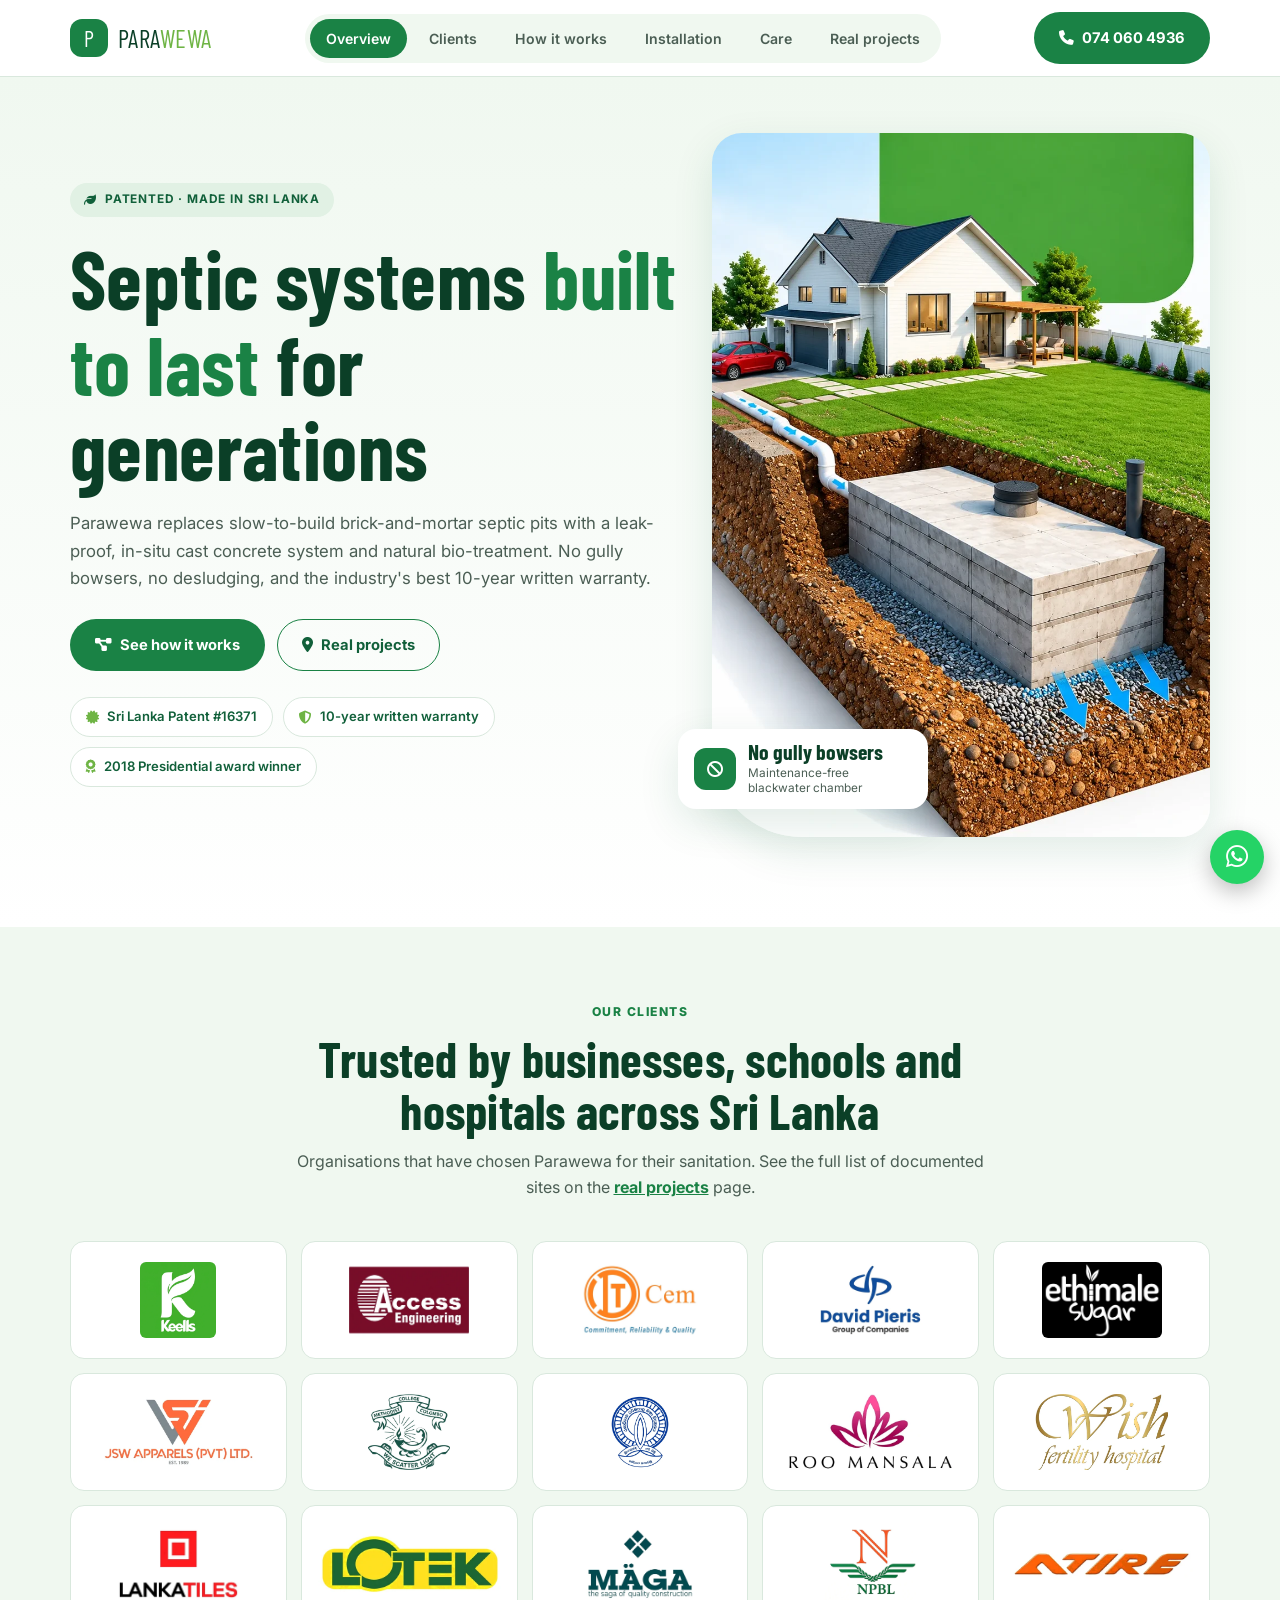
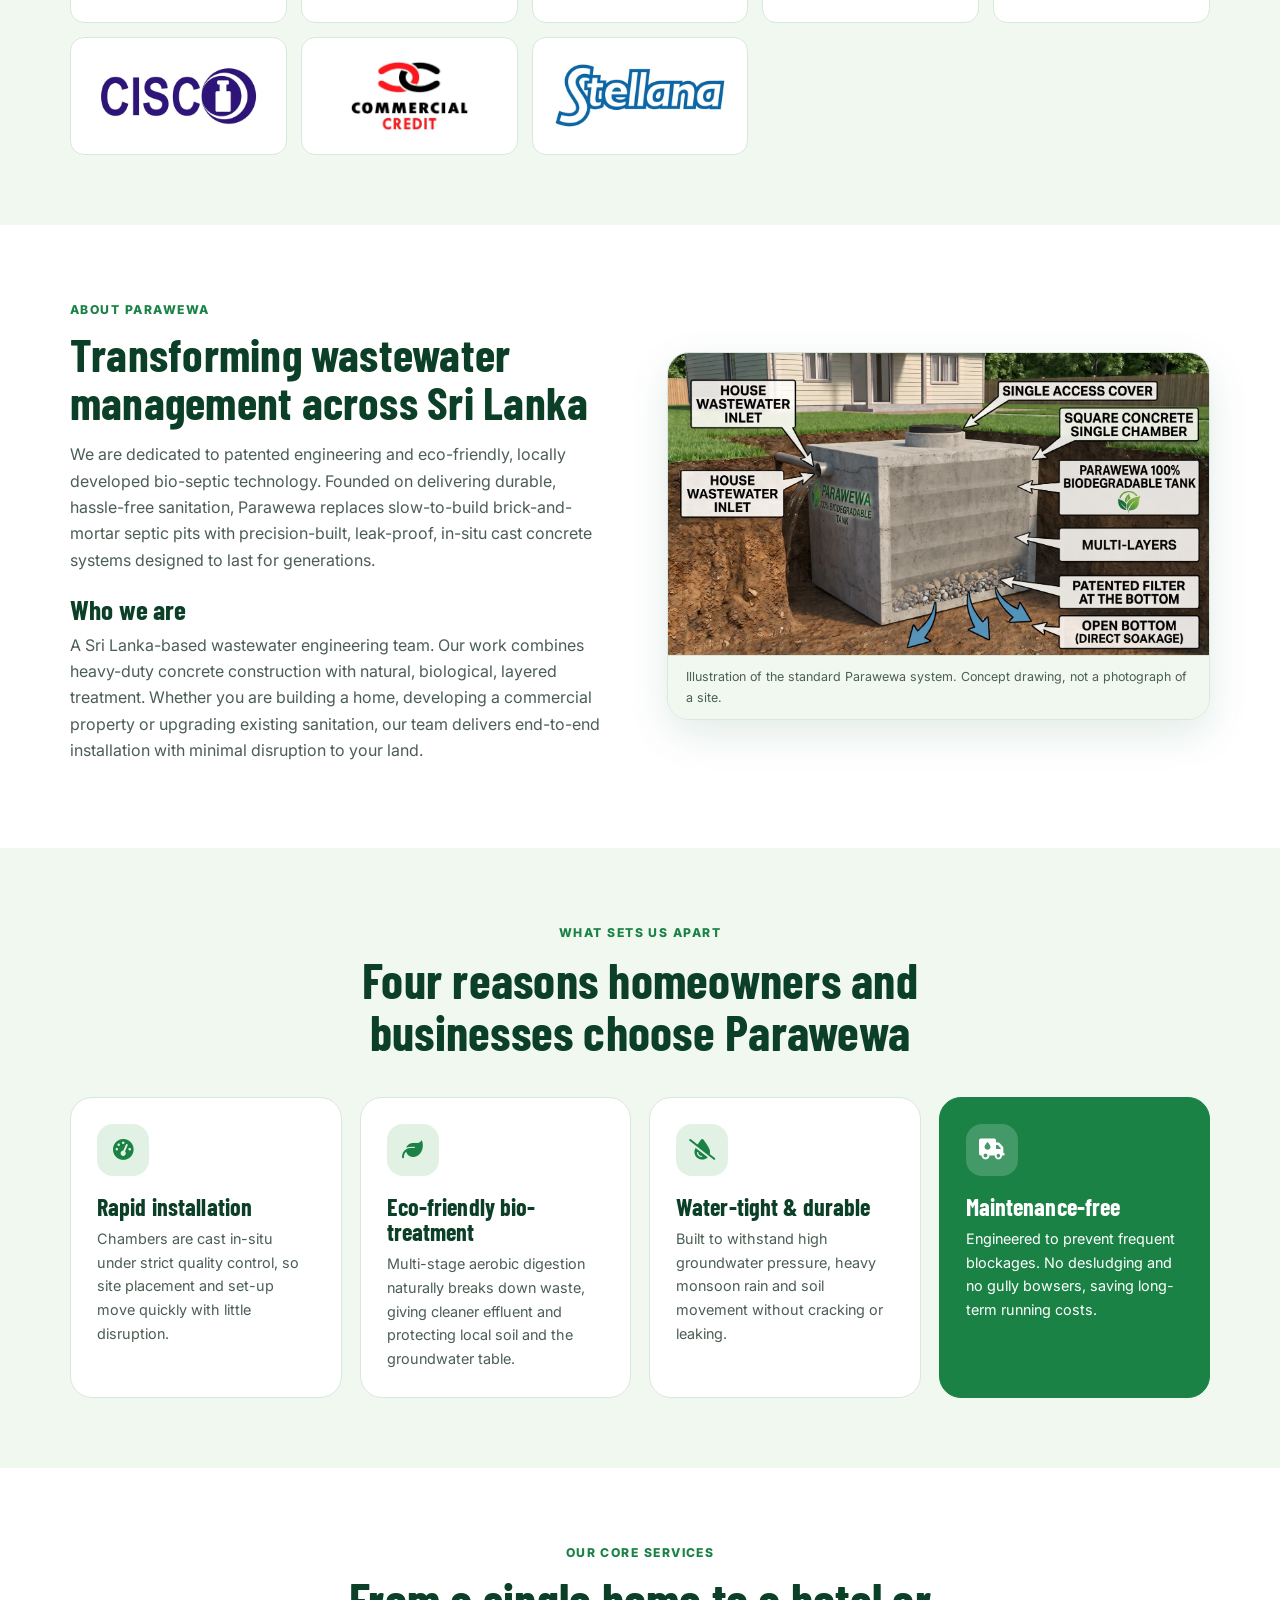
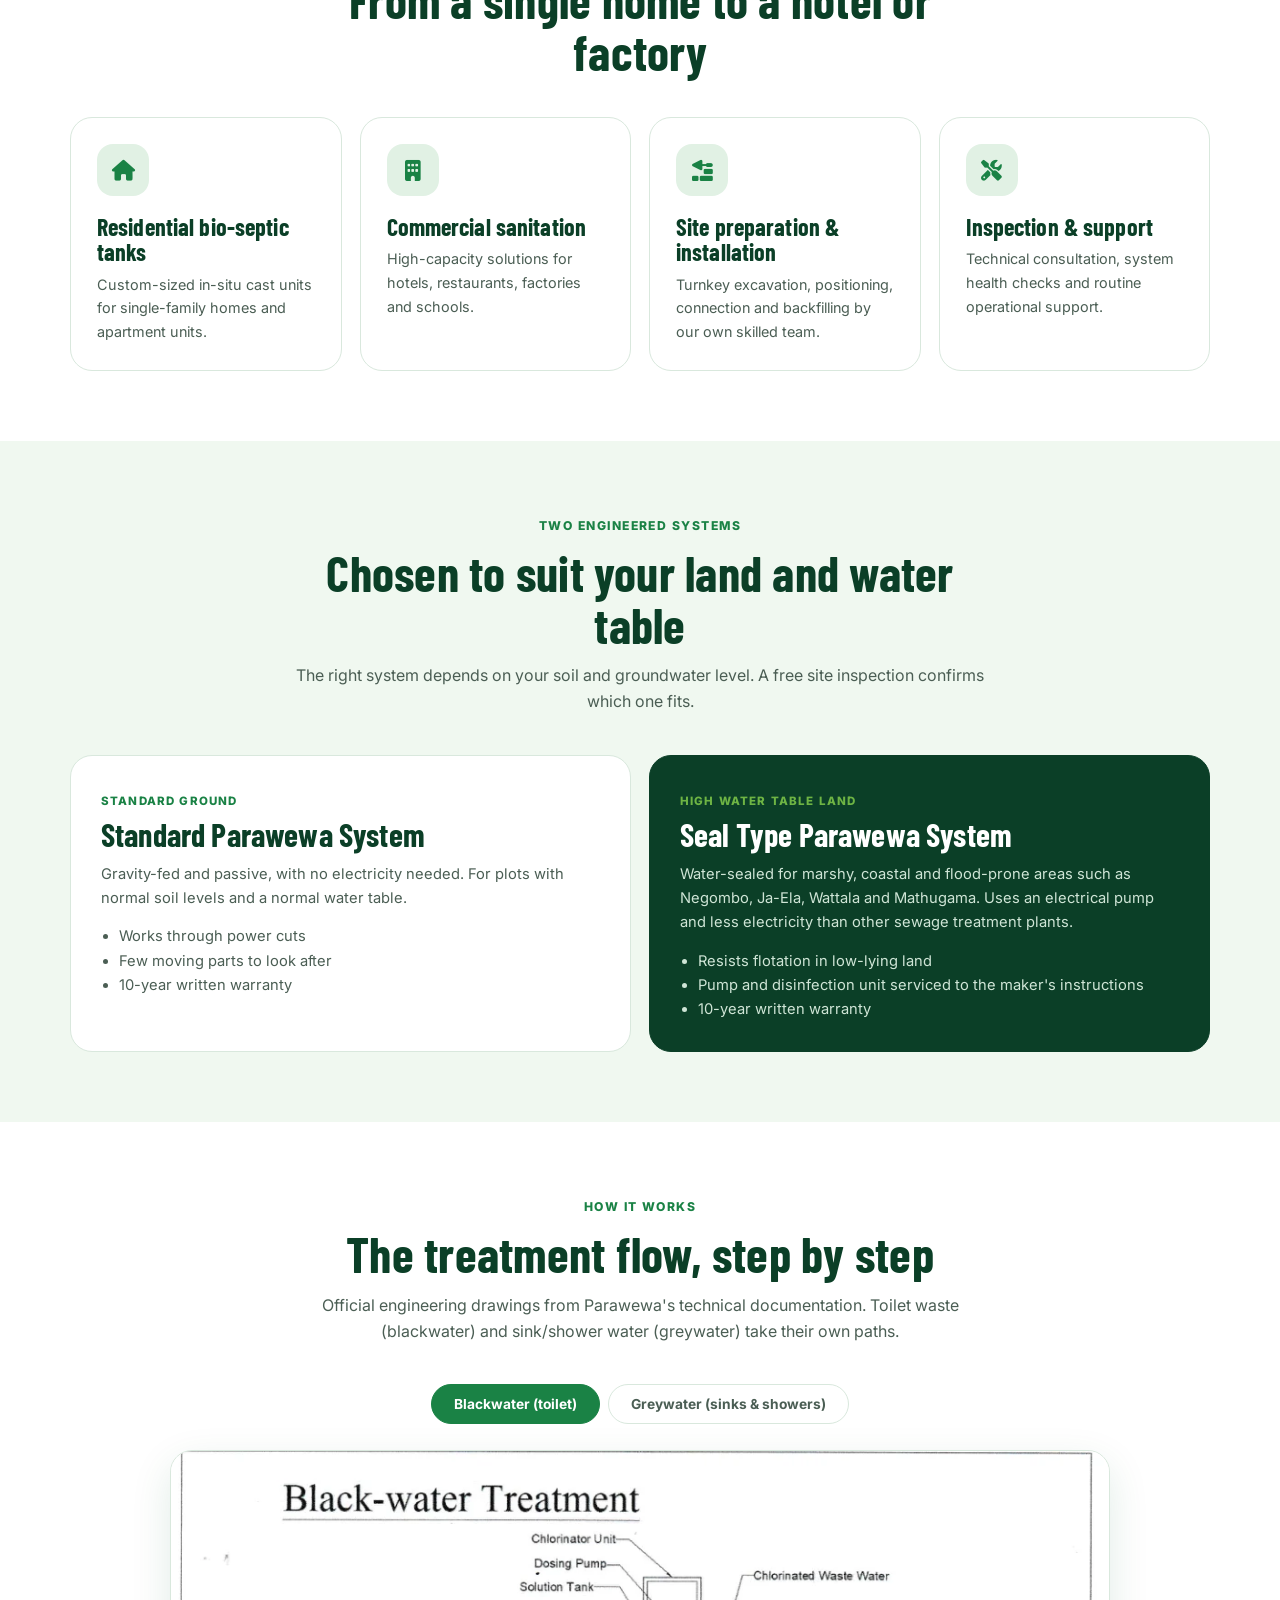
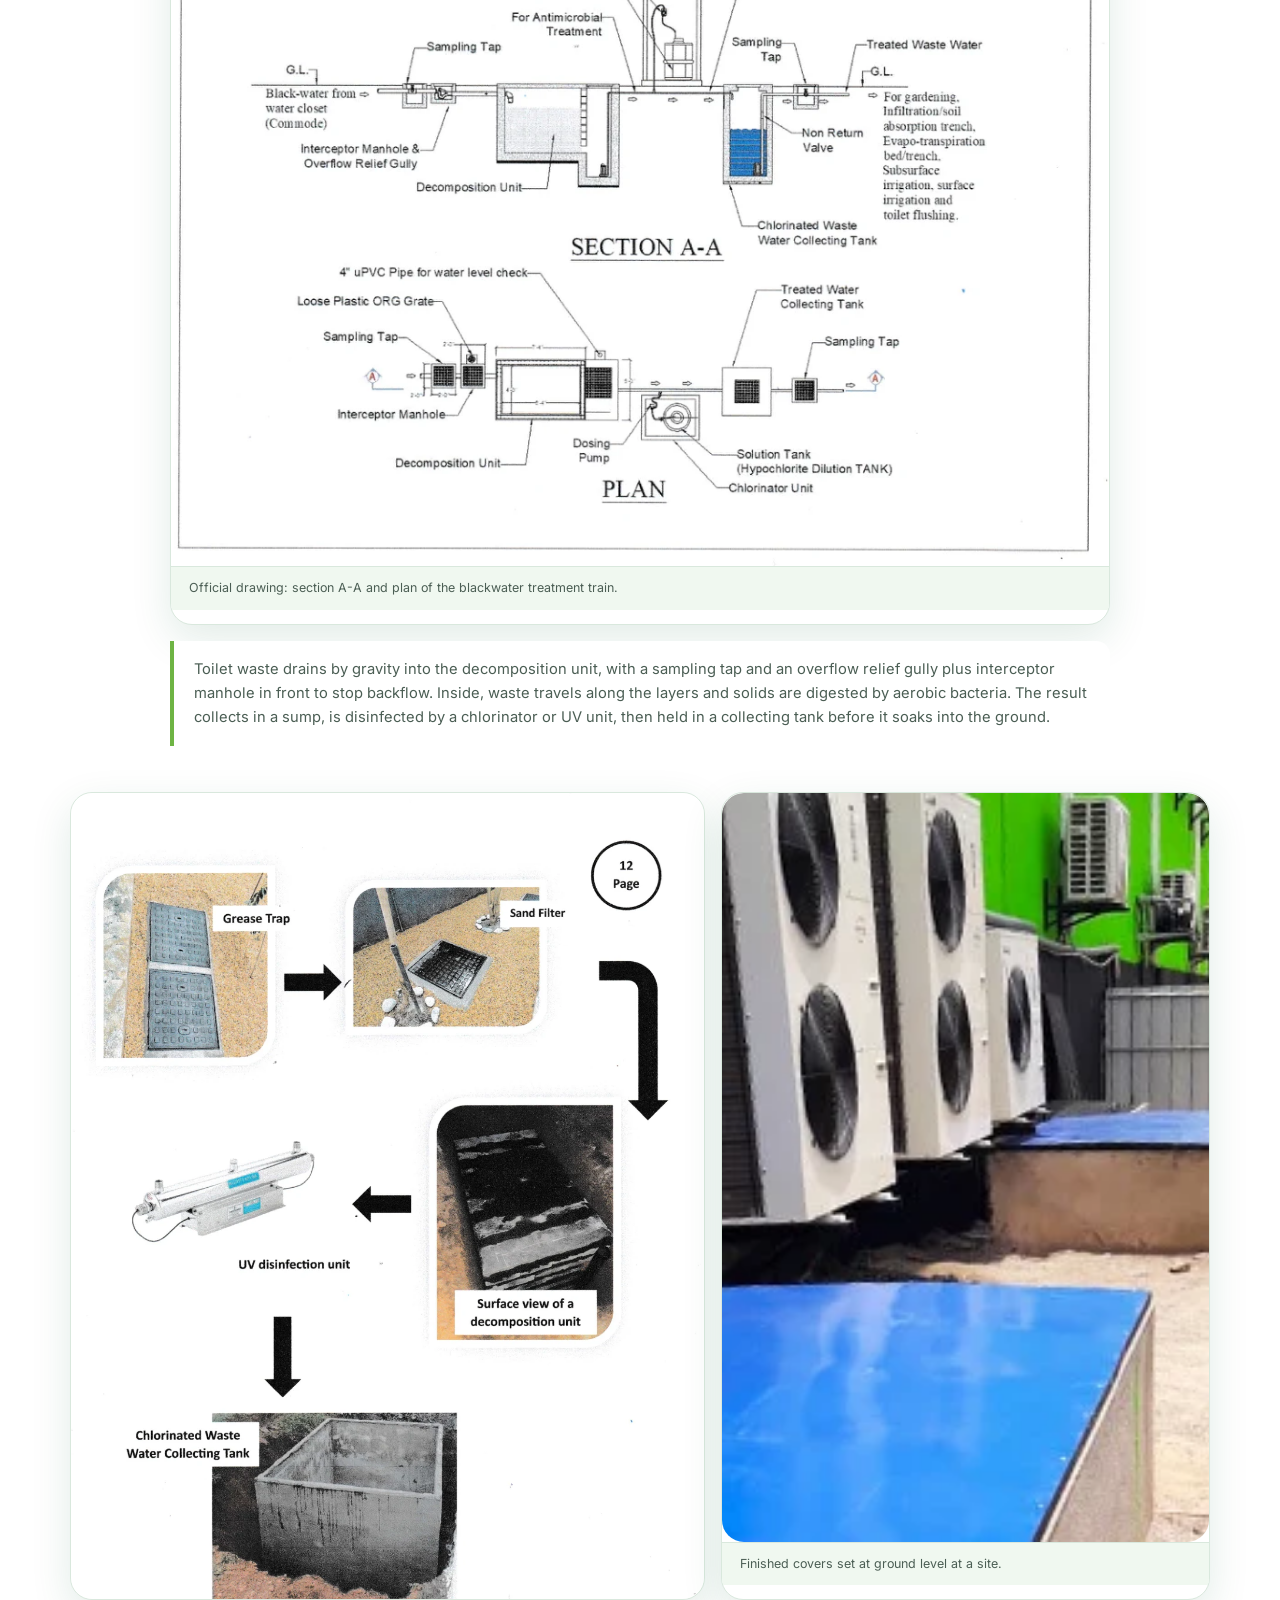
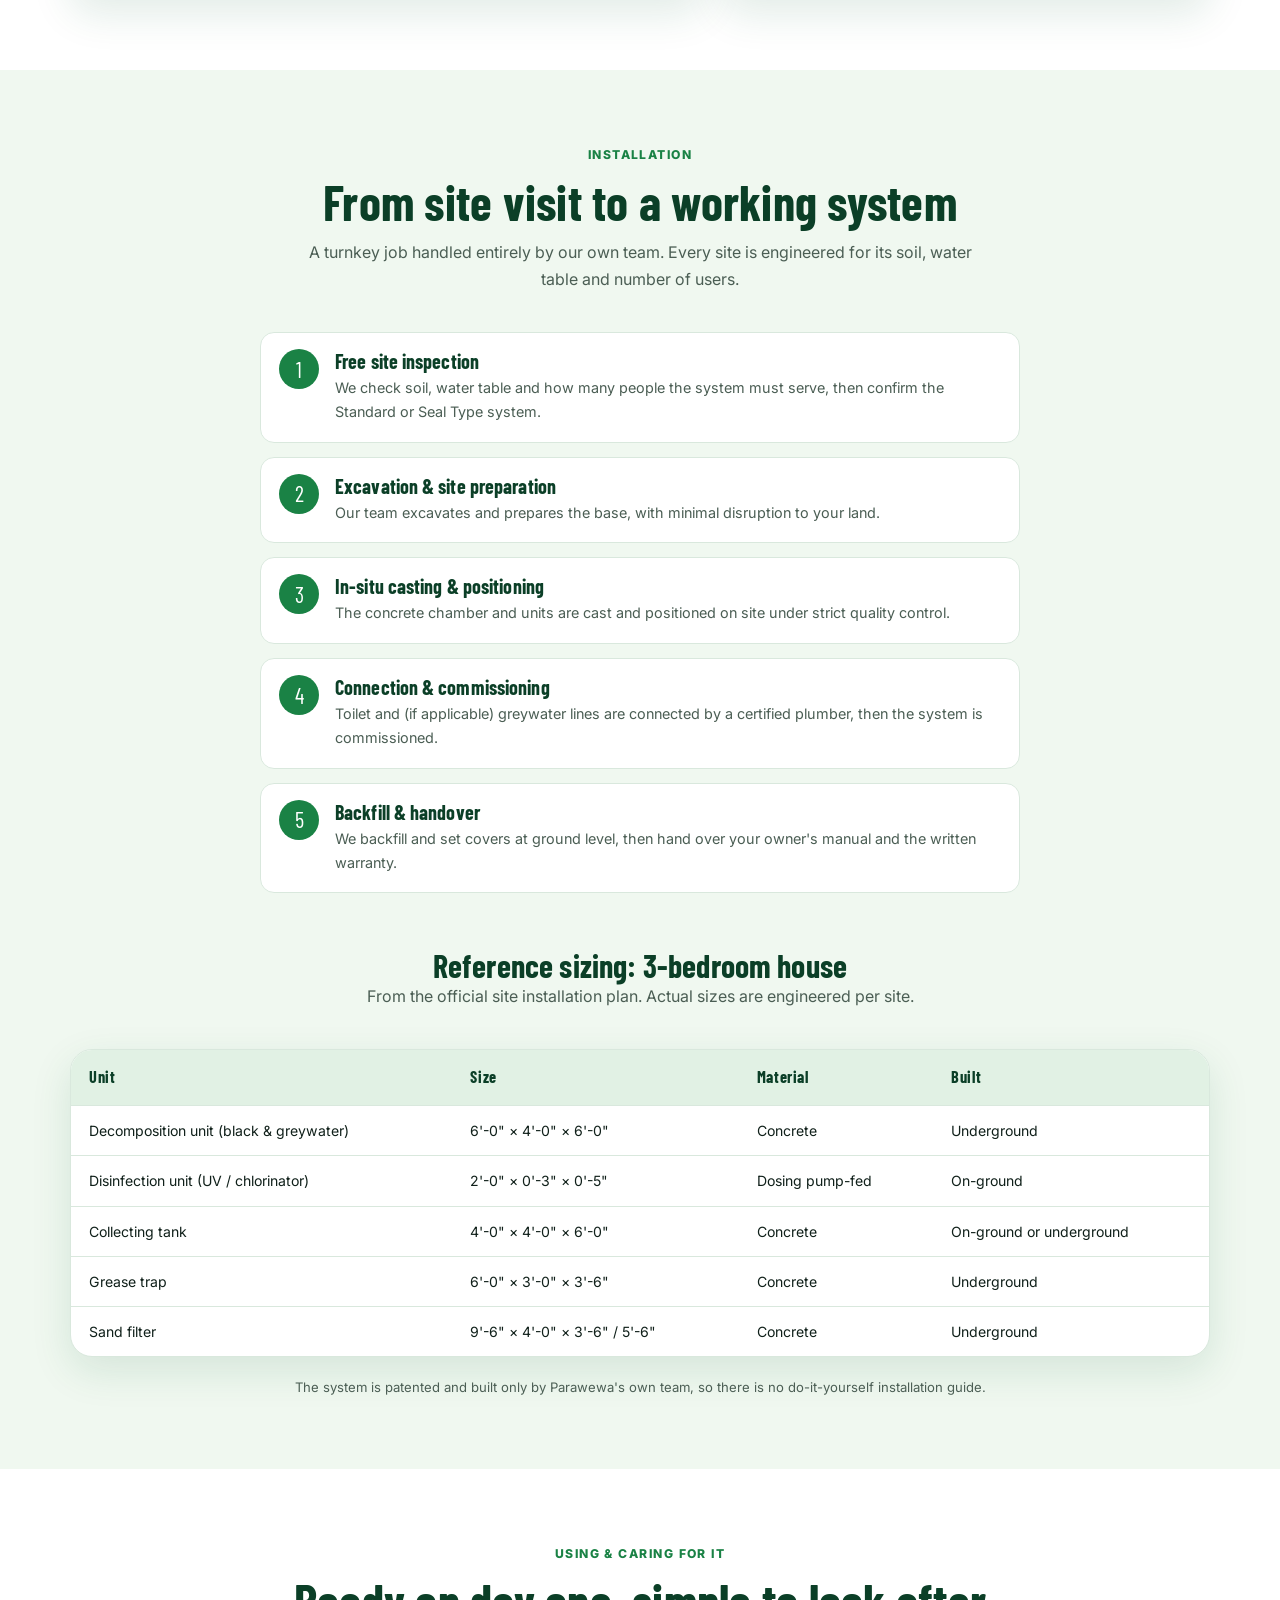
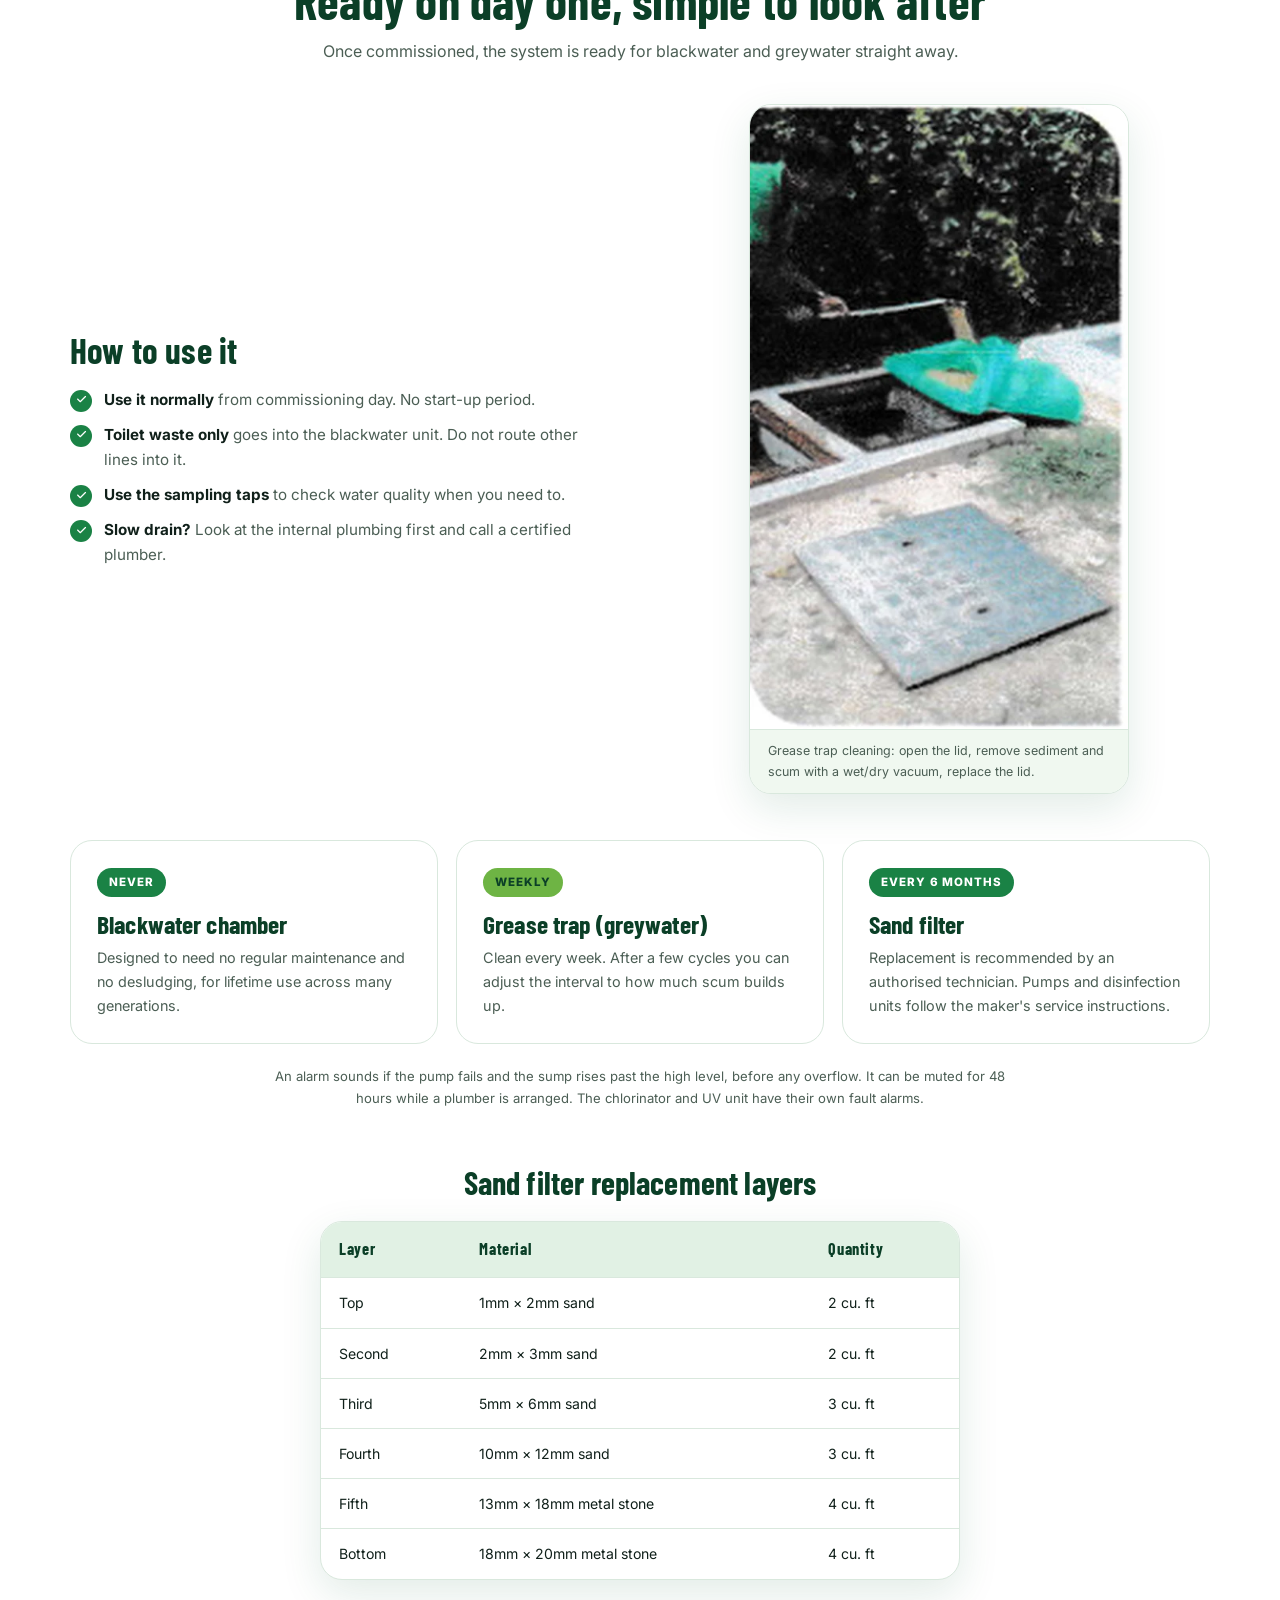
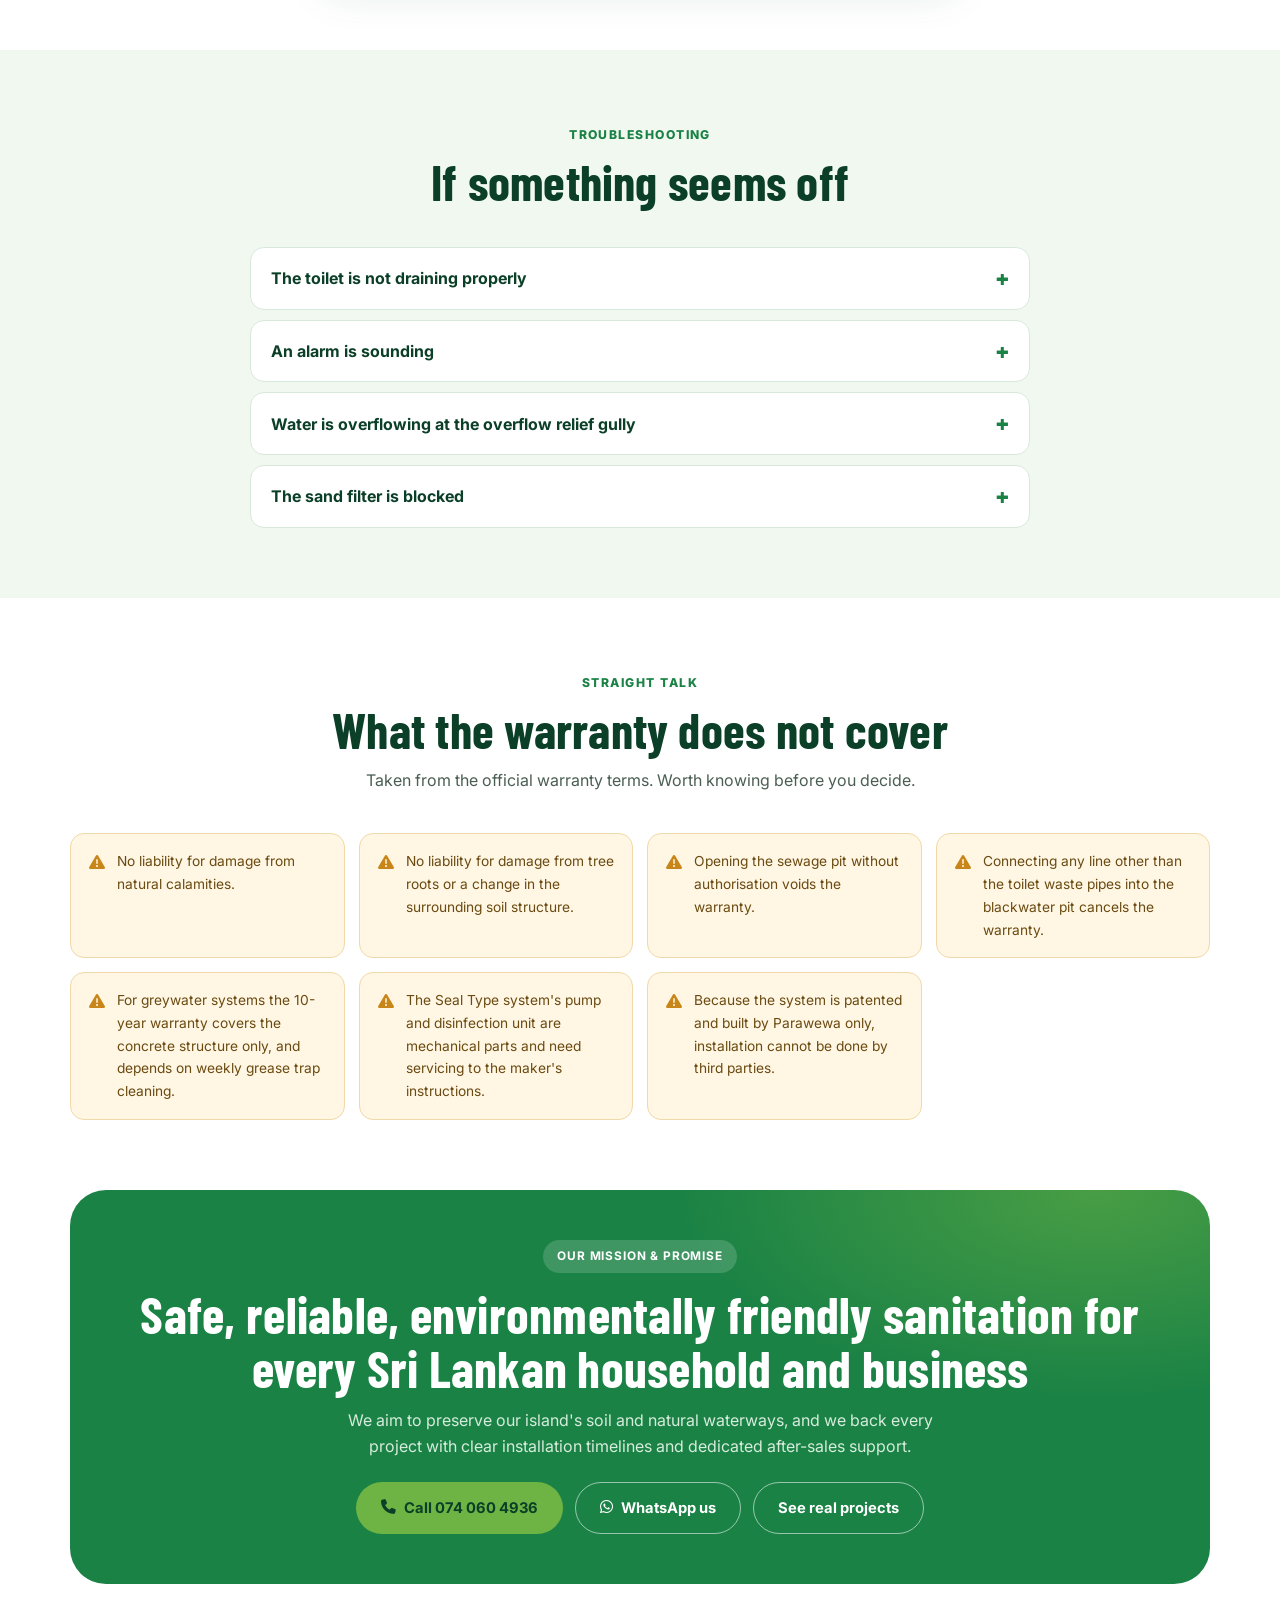
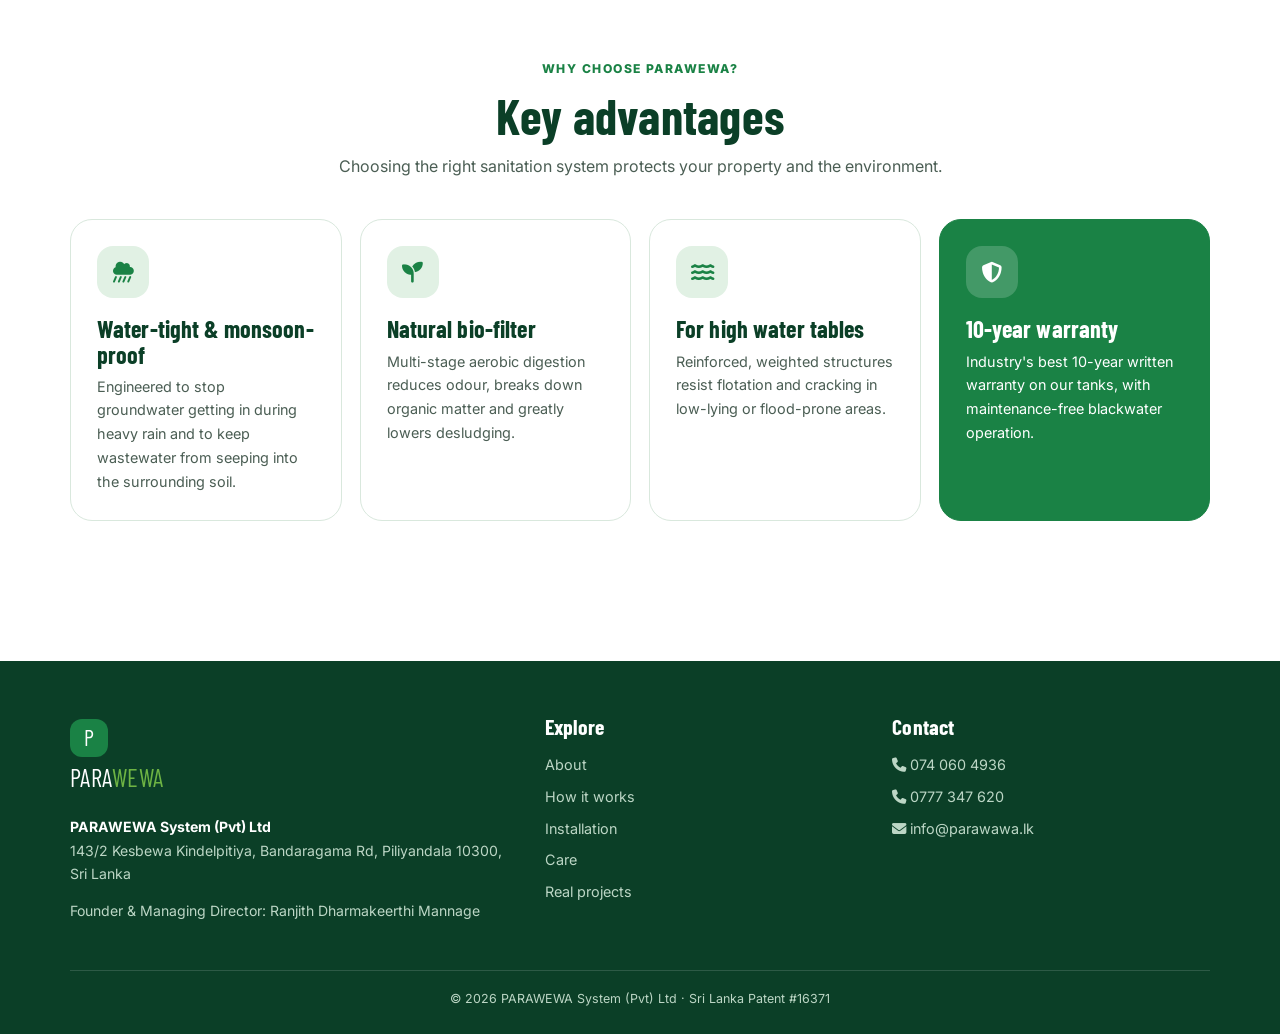
==== commit 4b7a0e03: "Remove duplicate Stellana and Wish marks from client grid Both clients already appear with their ful" ====
--- a/index.html
+++ b/index.html
@@ -98,8 +98,6 @@
       <div class="logo-tile"><img src="assets/clients/cisco.webp" width="520" height="178" alt="Cisco" loading="lazy"></div>
       <div class="logo-tile"><img src="assets/clients/commercial-credit.webp" width="520" height="317" alt="Commercial Credit" loading="lazy"></div>
       <div class="logo-tile"><img src="assets/clients/stellana.webp" width="520" height="214" alt="Stellana" loading="lazy"></div>
-      <div class="logo-tile"><img src="assets/clients/client-mark-a.webp" width="465" height="248" alt="Client logo" loading="lazy"></div>
-      <div class="logo-tile"><img src="assets/clients/client-mark-b.webp" width="520" height="260" alt="Client logo" loading="lazy"></div>
     </div>
   </div>
 </section>
